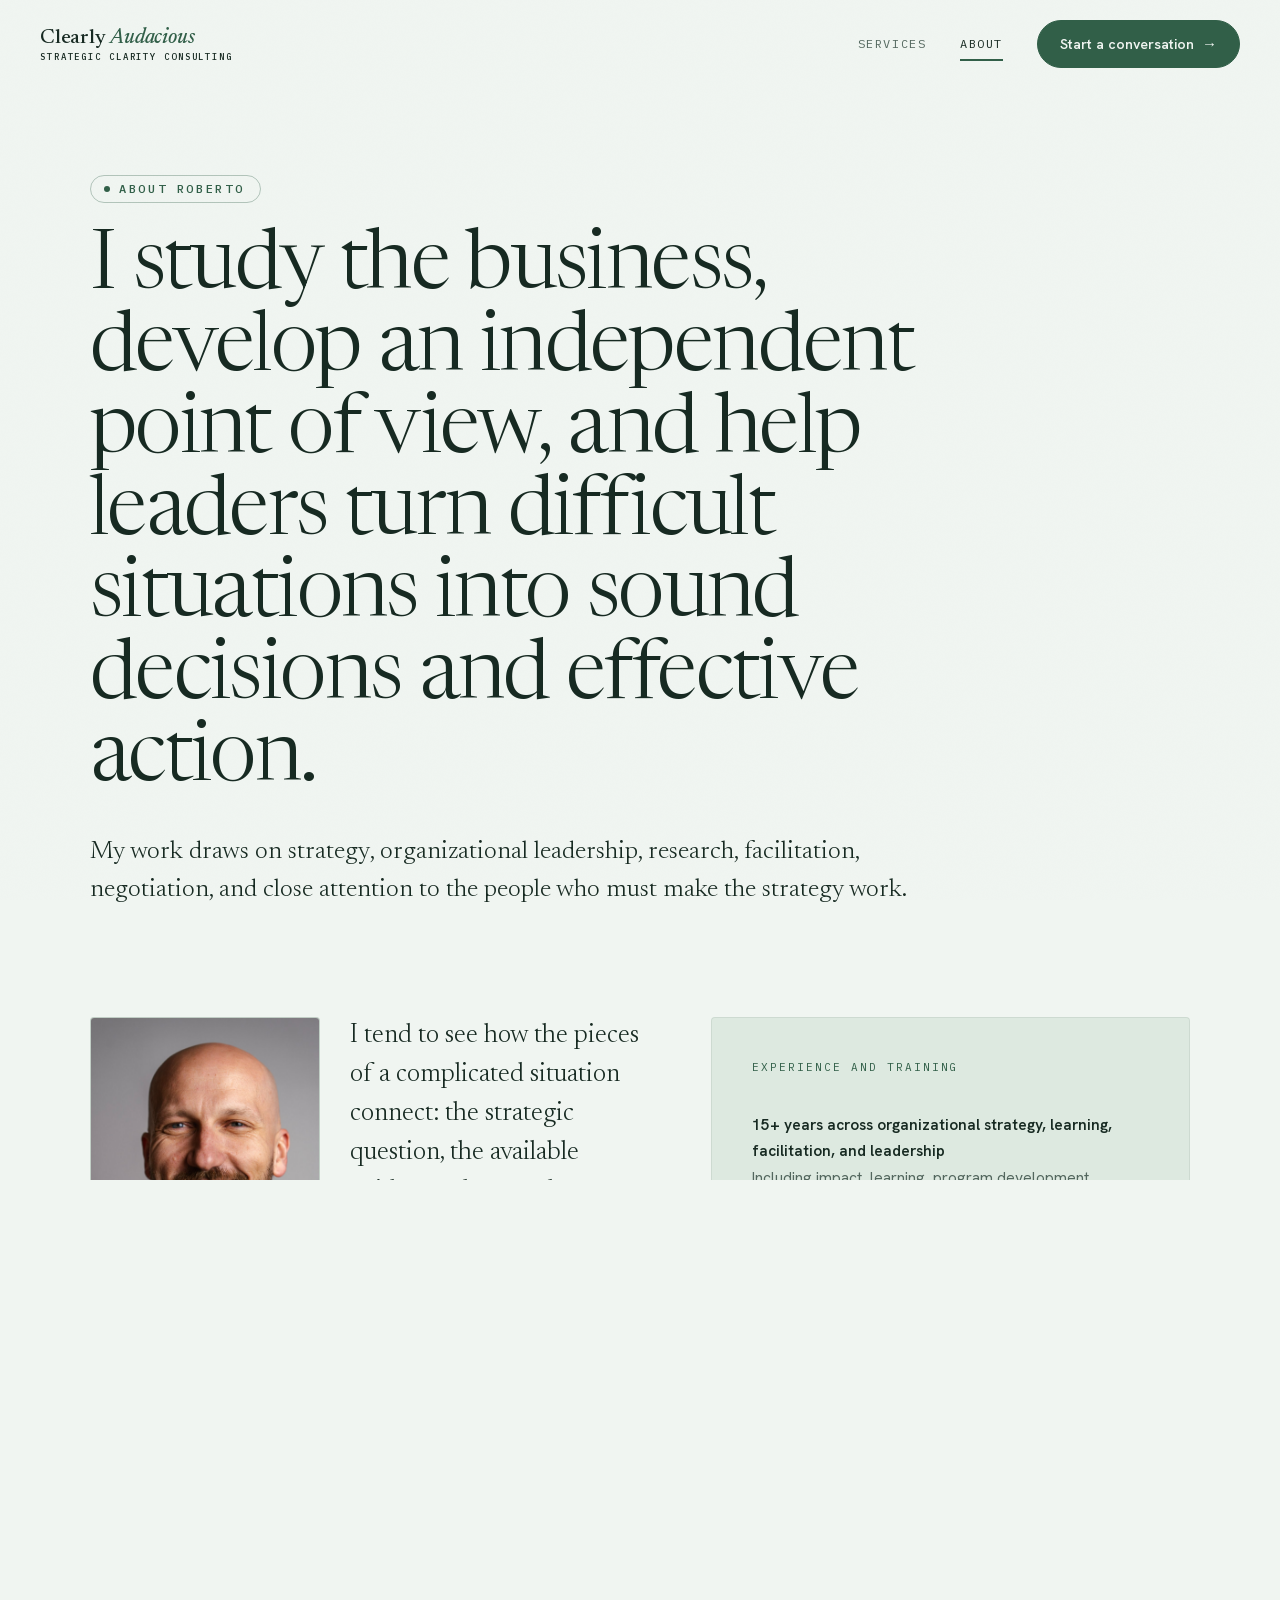
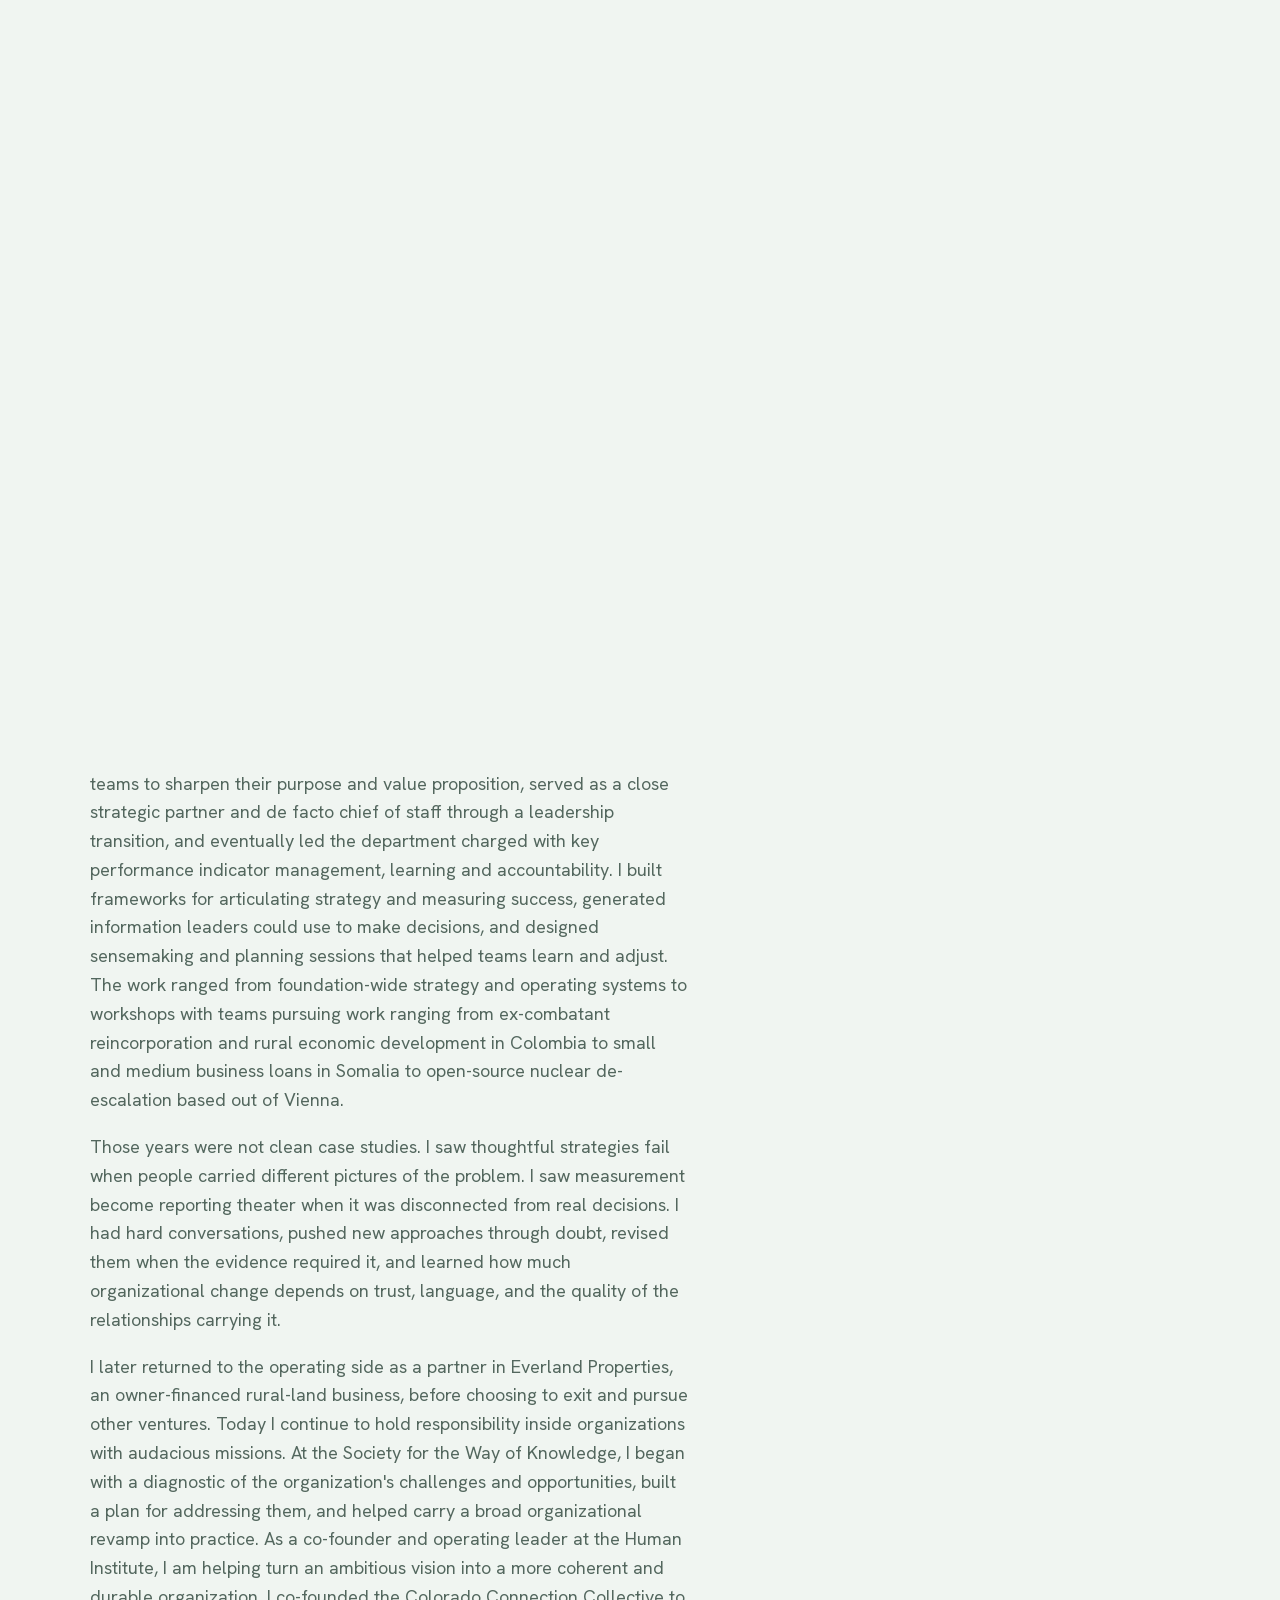
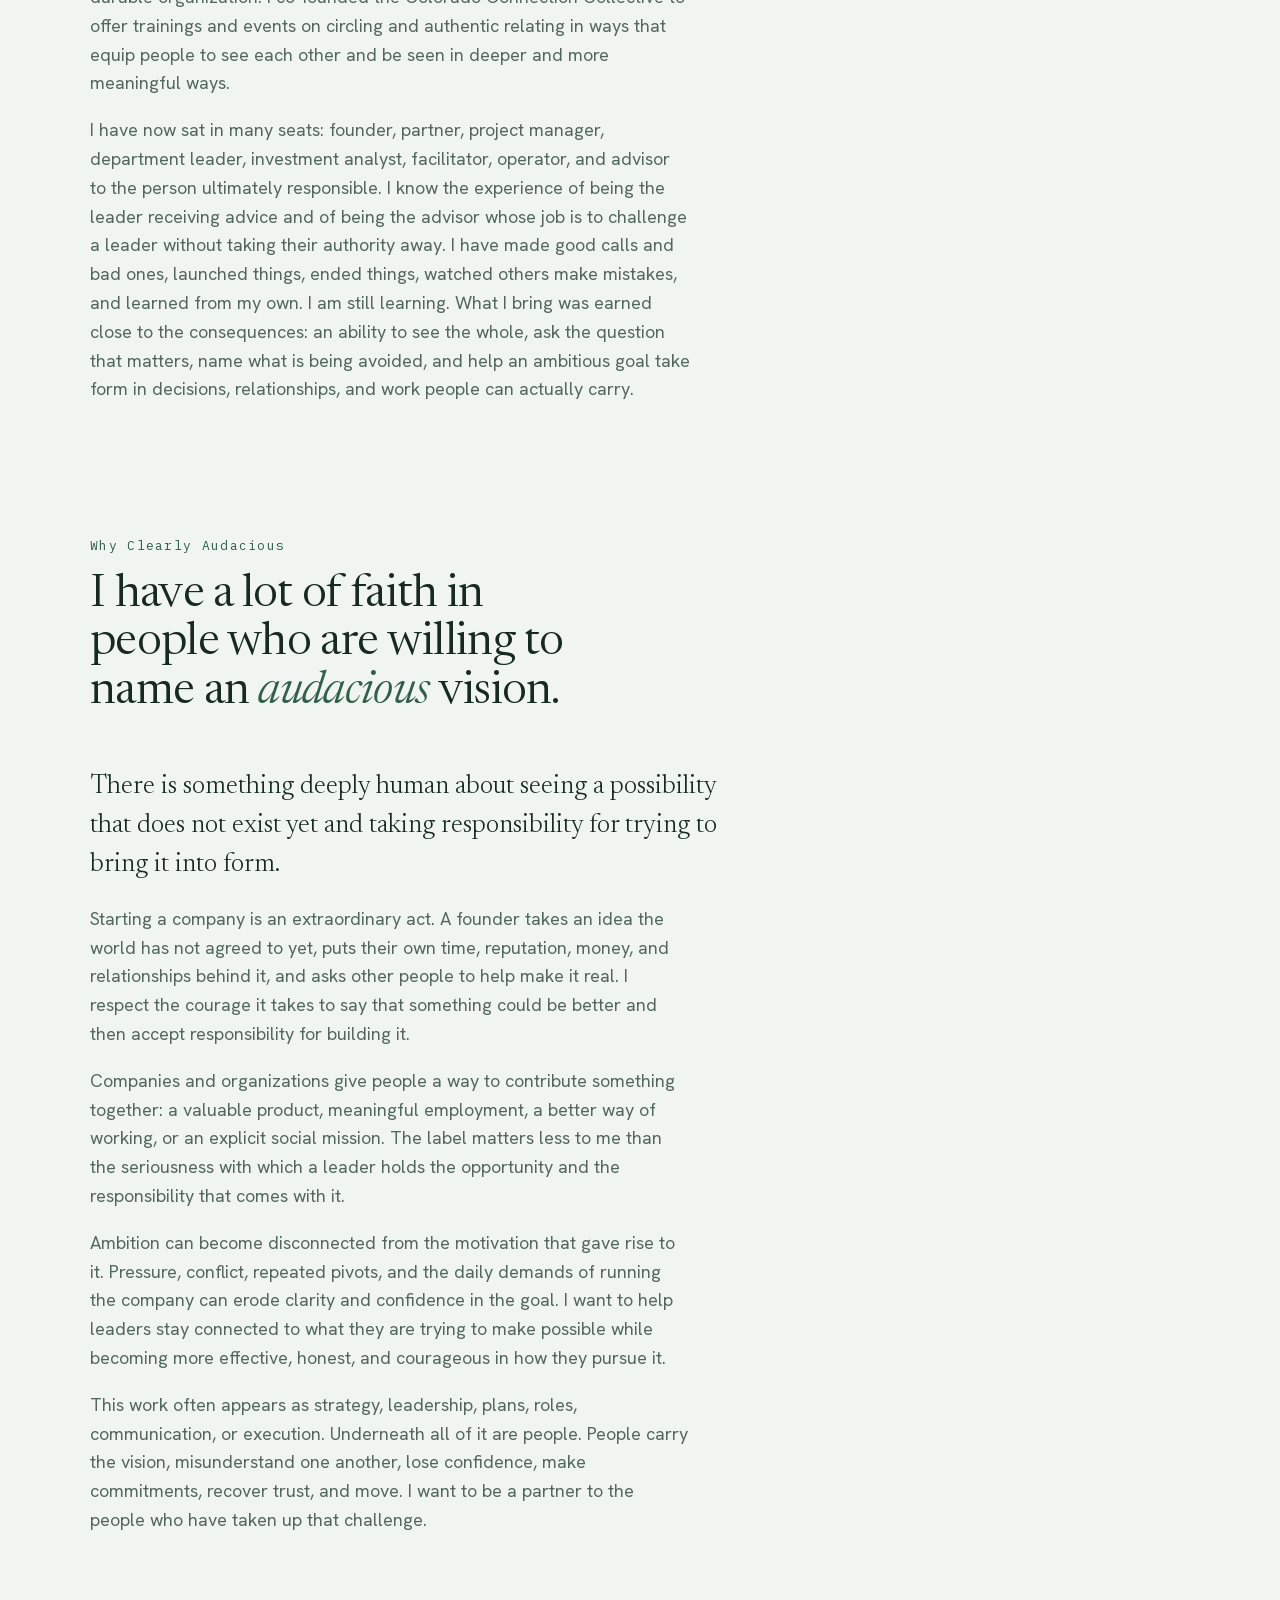
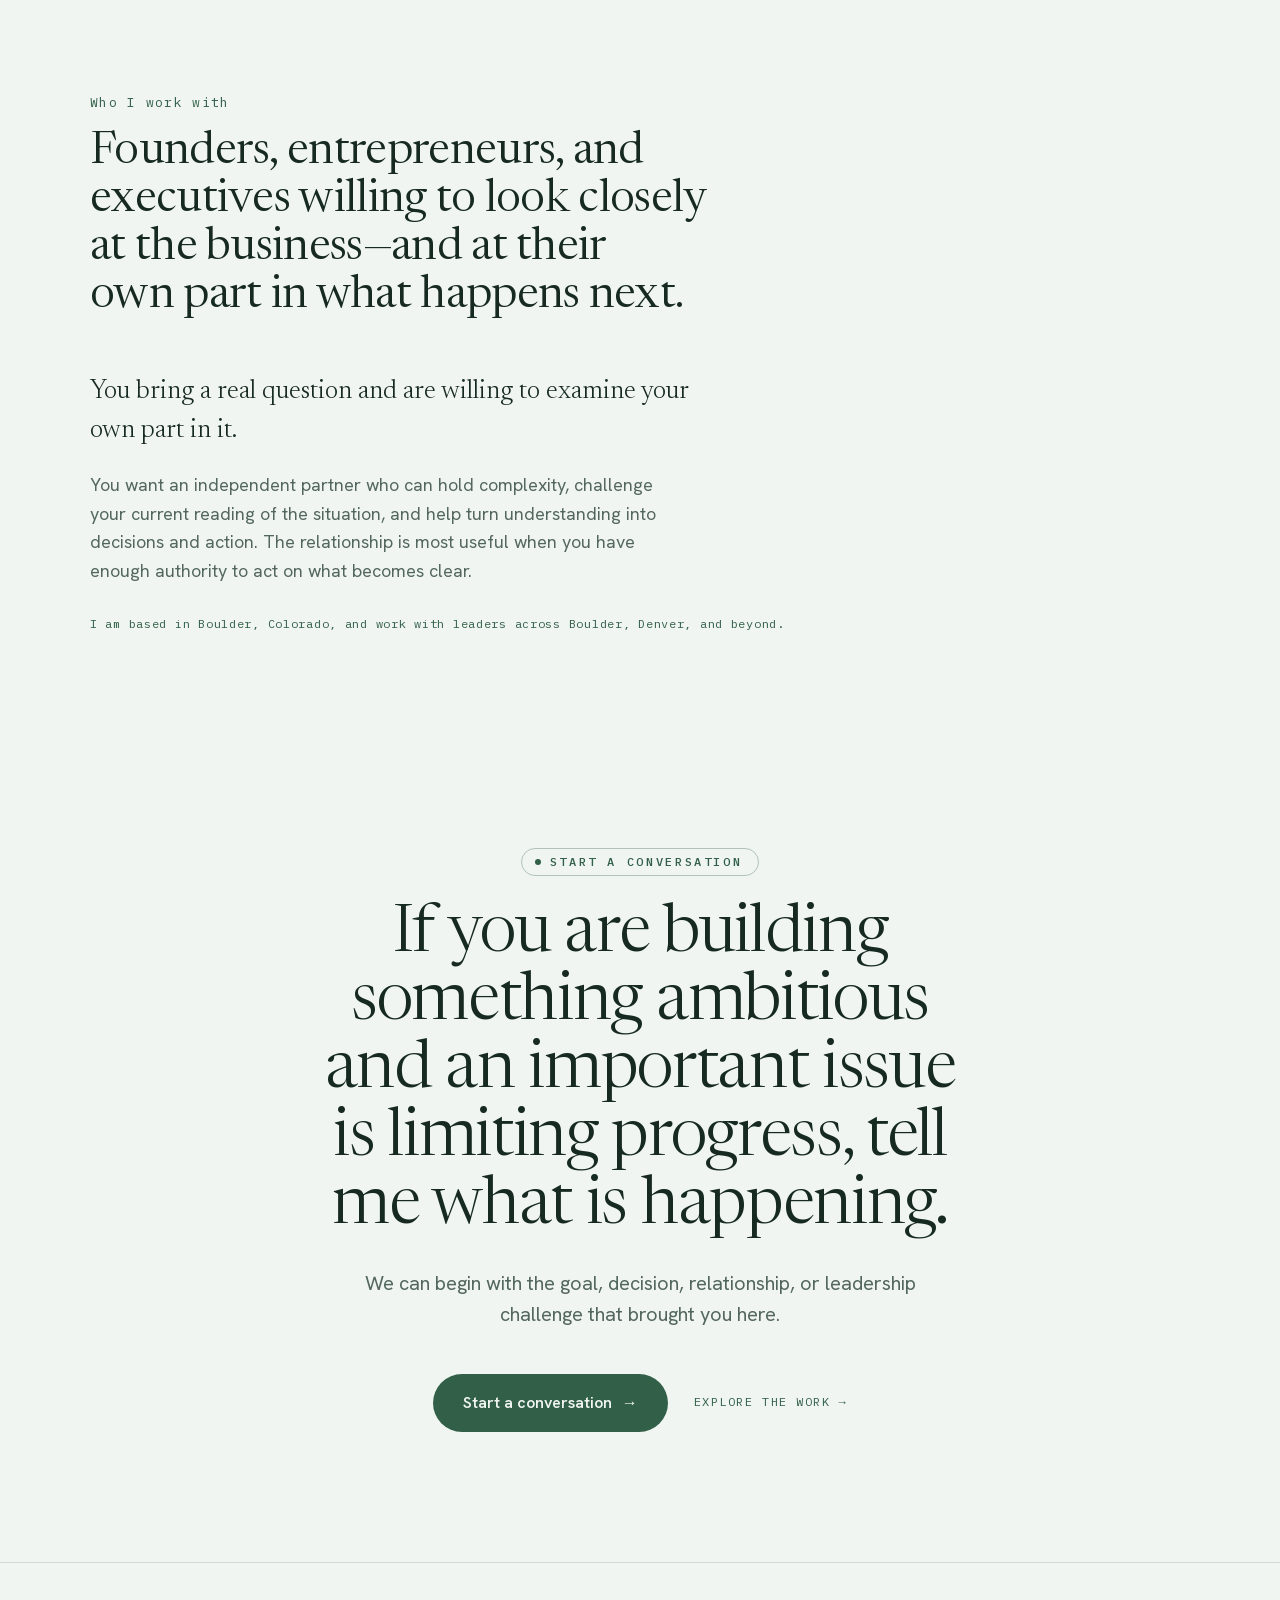
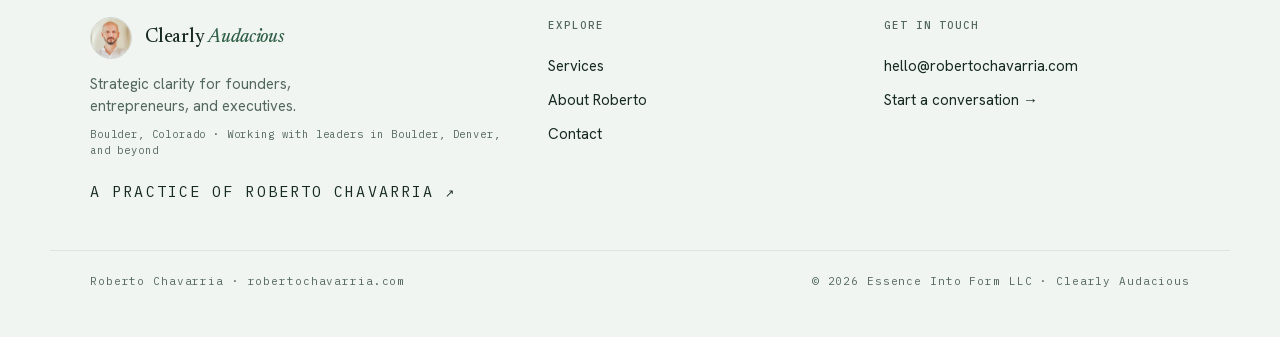
==== about/index.html @ 2c0e6d06 "Add LLC copyright to footers" ====
<!DOCTYPE html>
<html lang="en">
  <head>
    <meta charset="UTF-8">
    <meta name="viewport" content="width=device-width, initial-scale=1.0">
    <meta name="theme-color" content="#f0f5f1">
    <title>About Roberto Chavarria — Clearly Audacious</title>
    <meta
      name="description"
      content="Roberto Chavarria is a strategic-clarity advisor in Boulder, Colorado, working with founders, entrepreneurs, and executives on consequential decisions, leadership relationships, communication breakdowns, and organizational change."
   >
    <link
      rel="canonical"
      href="https://clearlyaudacious.com/about/"
   >
    <meta property="og:type" content="website">
    <meta
      property="og:title"
      content="About Roberto Chavarria — Clearly Audacious"
   >
    <meta
      property="og:description"
      content="A way of seeing across the whole business, and an ear for where people stop understanding one another."
   >
    <meta
      property="og:url"
      content="https://clearlyaudacious.com/about/"
   >
    <meta
      property="og:image"
      content="https://clearlyaudacious.com/images/headshot-web.jpg"
   >
    <meta name="twitter:card" content="summary_large_image">
    <link rel="icon" href="/images/roberto-round.png" type="image/png">
    <link rel="preload" href="/fonts/newsreader-normal-latin.woff2" as="font" type="font/woff2" crossorigin>
    <link rel="preload" href="/fonts/newsreader-italic-latin.woff2" as="font" type="font/woff2" crossorigin>
    <link rel="preload" href="/fonts/hanken-grotesk-latin.woff2" as="font" type="font/woff2" crossorigin>
    <link rel="stylesheet" href="/styles.css?v=9">
    <noscript
      ><style>
        .reveal {
          opacity: 1 !important;
          transform: none !important;
        }
        .masthead .eyebrow,
        .masthead h1,
        .masthead .standfirst {
          opacity: 1 !important;
          transform: none !important;
        }
      </style></noscript
    >
  </head>
  <body data-screen-label="About">
    <nav id="nav">
      <a class="brand" href="/"
        ><span class="brand-name">Clearly <em>Audacious</em></span
        ><span class="brand-sub">Strategic Clarity Consulting</span></a
      ><button
        type="button"
        class="nav-toggle"
        aria-label="Open menu"
        aria-expanded="false"
      >
        <span></span><span></span><span></span>
      </button>
      <div class="nav-links">
        <a href="/work/">Services</a><a href="/about/">About</a
        ><a href="/contact/" class="nav-cta"
          >Start a conversation <span class="arr">→</span></a
        >
      </div>
    </nav>

    <main>
    <header class="masthead" data-screen-label="Masthead">
      <div class="wrap">
        <span class="eyebrow">About Roberto</span>
        <h1>
          I study the business, develop an independent point of view, and help
          leaders turn difficult situations into sound decisions and effective
          action.
        </h1>
        <p class="standfirst">
          My work draws on strategy, organizational leadership, research,
          facilitation, negotiation, and close attention to the people who must
          make the strategy work.
        </p>
      </div>
    </header>

    <section id="bring" data-screen-label="What I bring">
      <div class="wrap">
        <div class="bring">
          <div class="reveal">
            <div class="bring-intro">
              <div class="portrait">
                <img src="/images/headshot-web.jpg" alt="Roberto Chavarria">
              </div>
              <p class="lead">
                I tend to see how the pieces of a complicated situation connect:
                the strategic question, the available evidence, the people
                carrying the work, and the pattern underneath the latest problem.
              </p>
            </div>
            <p class="body">
              When I enter an engagement, I learn the company. Depending on the
              question, that may mean studying its business model, customers,
              competitors, industry, plans, operating information, and previous
              decisions. I want enough command of the context to understand the
              problem on its own terms, determine what the evidence supports, and
              recognize where an assumption or missing piece of information may
              be distorting the picture.
            </p>
            <p class="body">
              I bring a point of view. I analyze the situation, challenge the
              leader's current reading of it, and make recommendations when my
              judgment supports them. I also pay close attention to where capable
              people are using the same words to describe different realities,
              where an important concern remains unspoken, and where the human
              dynamics surrounding a decision may determine whether it works.
            </p>
            <p class="body">
              The leader remains closest to the company and responsible for the
              choice. I take that responsibility seriously by giving them the
              clearest analysis and most candid advice I can, then helping turn
              the choice into conversations, plans, roles, and work the
              organization can actually carry.
            </p>
          </div>
          <aside class="ballast reveal">
            <span class="tag">Experience and training</span>
            <ul>
              <li>
                <b
                  >15+ years across organizational strategy, learning,
                  facilitation, and leadership</b
                >Including impact, learning, program development, executive
                transitions, and operating leadership.
              </li>
              <li>
                <b>Founder, operator, and advisor</b>Built companies, analyzed
                early-stage investments for an angel investment firm, and worked
                on both sides of the table where an idea meets organizational
                reality.
              </li>
              <li>
                <b>Stanford University and Stanford Graduate School of Business</b>B.S. in Science,
                Technology &amp; Society and the Stanford Graduate School of
                Business year-long executive program.
              </li>
              <li>
                <b>Negotiation and facilitation</b>Training in Harvard
                Negotiation Project tools, collaborative design, facilitation,
                and deep relational practice.
              </li>
            </ul>
          </aside>
        </div>
      </div>
    </section>

    <div class="quote" data-screen-label="Pull quote">
      <div class="wrap">
        <blockquote>
          <span class="quote__line"
            >“Some people see things as they are and say, ‘Why?’</span
          ><span class="quote__line"
            >I dream of things that never were and say, ‘<strong
              >Why not?</strong
            >’”</span
          >
        </blockquote>
        <cite>George Bernard Shaw</cite>
      </div>
    </div>

    <section
      id="story"
      class="tight"
      data-screen-label="The work that shaped me"
    >
      <div class="wrap">
        <div class="sec-head reveal">
          <span class="num">The work that shaped me</span>
          <h2>
            Most of what I know was learned inside <em>audacious work.</em>
          </h2>
        </div>
        <div class="story-layout">
          <figure class="story-portrait reveal">
            <img
              src="/images/roberto-work-shaped-me.jpg"
              alt="Roberto Chavarria standing outdoors"
            >
          </figure>
          <div class="reveal section-intro">
          <p class="lead">
            From the beginning of my career, I have been drawn to the strategic
            questions inside organizations trying to accomplish something
            difficult. Strategy became real to me through store layouts,
            inventory systems, startup launches, investment decisions, operating
            models, and leadership transitions. But after all, as the saying goes
            <em>culture eats strategy for breakfast</em>, and I quickly realized
            the truth of that in working with highly capable and passionate people
            who struggled to achieve the audacious goals they had set out to
            accomplish.
          </p>
          <p class="body">
            My first roles in Costa Rica put me close to operating leaders and
            immediate business results. At Corporación Musmanni, one of the
            country's largest bakery and convenience-store chains, I was brought
            in to help rethink how struggling non-franchised stores used their
            limited floor space; one redesign I proposed based on analysis of
            customer behavior increased sales by as much as 80 percent. At Casa
            Blanca, then one of Costa Rica's largest retailers, I led the design
            and relocation of a central distribution center intended to resolve
            persistent inventory problems. I learned to move between the larger
            strategic picture and the operational detail, and to respect how
            quickly an elegant idea meets real constraints once other people must
            carry it. As they say: <em>plans are useless—but planning is
            priceless.</em>
          </p>
          <p class="body">
            I then co-founded EEZR Dental, a bootstrapped dental-tourism startup.
            It taught me product development, go-to-market strategy, marketing
            and positioning from the founder's side, including the uncertainty
            and the distance between a compelling idea and execution. A potential
            investor later invited me to join ÍCARO, an angel investment firm,
            where I developed strategic executive plans and analyzed investments
            between $200,000 and $1 million in early-stage companies ranging from
            geolocated advertising to engineered biotechnology. I came to know
            both sides of the table: the founder asking others to believe in a
            possibility and the analyst responsible for deciding whether the
            evidence justified that belief.
          </p>
          <p class="body">
            At One Earth Future, an international privately endowed foundation
            that incubated innovative peacebuilding programs, I spent seven years
            helping the organization develop, test, and improve ambitious
            approaches to global peacebuilding and economic development. I joined
            its Future Labs team tasked with redesigning the organization's
            program development process. What I designed eventually became the
            strategic framework for the foundation as a whole.
          </p>
          <p class="body">
            Over time I moved to lead strategy of the foundation itself, working
            with teams to sharpen their purpose and value proposition, served as
            a close strategic partner and de facto chief of staff through a
            leadership transition, and eventually led the department charged with
            key performance indicator management, learning and accountability. I
            built frameworks for articulating strategy and measuring success,
            generated information leaders could use to make decisions, and
            designed sensemaking and planning sessions that helped teams learn and
            adjust. The work ranged from foundation-wide strategy and operating
            systems to workshops with teams pursuing work ranging from
            ex-combatant reincorporation and rural economic development in
            Colombia to small and medium business loans in Somalia to open-source
            nuclear de-escalation based out of Vienna.
          </p>
          <p class="body">
            Those years were not clean case studies. I saw thoughtful strategies
            fail when people carried different pictures of the problem. I saw
            measurement become reporting theater when it was disconnected from
            real decisions. I had hard conversations, pushed new approaches
            through doubt, revised them when the evidence required it, and
            learned how much organizational change depends on trust, language,
            and the quality of the relationships carrying it.
          </p>
          <p class="body">
            I later returned to the operating side as a partner in Everland
            Properties, an owner-financed rural-land business, before choosing to
            exit and pursue other ventures. Today I continue to hold responsibility
            inside organizations with audacious missions. At the Society for the
            Way of Knowledge, I began with a diagnostic of the organization's
            challenges and opportunities, built a plan for addressing them, and
            helped carry a broad organizational revamp into practice. As a
            co-founder and operating leader at the Human Institute, I am helping
            turn an ambitious vision into a more coherent and durable
            organization. I co-founded the Colorado Connection Collective to
            offer trainings and events on circling and authentic relating in ways
            that equip people to see each other and be seen in deeper and more
            meaningful ways.
          </p>
          <p class="body">
            I have now sat in many seats: founder, partner, project manager,
            department leader, investment analyst, facilitator, operator, and
            advisor to the person ultimately responsible. I know the experience
            of being the leader receiving advice and of being the advisor whose
            job is to challenge a leader without taking their authority away. I
            have made good calls and bad ones, launched things, ended things,
            watched others make mistakes, and learned from my own. I am still
            learning. What I bring was earned close to the consequences: an
            ability to see the whole, ask the question that matters, name what
            is being avoided, and help an ambitious goal take form in decisions,
            relationships, and work people can actually carry.
          </p>
          </div>
        </div>
      </div>
    </section>

    <section id="why" class="tight" data-screen-label="Why Clearly Audacious">
      <div class="wrap">
        <div class="sec-head reveal">
          <span class="num">Why Clearly Audacious</span>
          <h2>
            I have a lot of faith in people who are willing to name an
            <em>audacious</em> vision.
          </h2>
        </div>
        <div class="reveal section-intro">
          <p class="lead">
            There is something deeply human about seeing a possibility that does
            not exist yet and taking responsibility for trying to bring it into
            form.
          </p>
          <p class="body">
            Starting a company is an extraordinary act. A founder takes an idea
            the world has not agreed to yet, puts their own time, reputation,
            money, and relationships behind it, and asks other people to help
            make it real. I respect the courage it takes to say that something
            could be better and then accept responsibility for building it.
          </p>
          <p class="body">
            Companies and organizations give people a way to contribute
            something together: a valuable product, meaningful employment, a
            better way of working, or an explicit social mission. The label
            matters less to me than the seriousness with which a leader holds
            the opportunity and the responsibility that comes with it.
          </p>
          <p class="body">
            Ambition can become disconnected from the motivation that gave rise
            to it. Pressure, conflict, repeated pivots, and the daily demands of
            running the company can erode clarity and confidence in the goal. I
            want to help leaders stay connected to what they are trying to make
            possible while becoming more effective, honest, and courageous in
            how they pursue it.
          </p>
          <p class="body">
            This work often appears as strategy, leadership, plans, roles,
            communication, or execution. Underneath all of it are people. People
            carry the vision, misunderstand one another, lose confidence, make
            commitments, recover trust, and move. I want to be a partner to the
            people who have taken up that challenge.
          </p>
        </div>
      </div>
    </section>

    <section id="fit" data-screen-label="Who it is for">
      <div class="wrap">
        <div class="sec-head reveal">
          <span class="num">Who I work with</span>
          <h2>
            Founders, entrepreneurs, and executives willing to look closely at the business—and
            at their own part in what happens next.
          </h2>
        </div>
        <div class="reveal section-intro">
          <p class="lead">
            You bring a real question and are willing to examine your own part
            in it.
          </p>
          <p class="body">
            You want an independent partner who can hold complexity, challenge
            your current reading of the situation, and help turn understanding
            into decisions and action. The relationship is most useful when you
            have enough authority to act on what becomes clear.
          </p>
        </div>
        <p class="local-note reveal">
          I am based in Boulder, Colorado, and work with leaders across Boulder,
          Denver, and beyond.
        </p>
      </div>
    </section>

    <section class="page-cta" data-screen-label="Start a conversation">
      <div class="wrap reveal">
        <span class="eyebrow">Start a conversation</span>
        <h2>
          If you are building something ambitious and an important issue is
          limiting progress, tell me what is happening.
        </h2>
        <p>
          We can begin with the goal, decision, relationship, or leadership
          challenge that brought you here.
        </p>
        <div class="hero-actions">
          <a href="/contact/" class="btn"
            >Start a conversation <span class="arr">→</span></a
          ><a href="/work/" class="textlink"
            >Explore the work <span class="arr">→</span></a
          >
        </div>
      </div>
    </section>

    </main>
    <footer>
      <div class="wrap">
        <div class="foot">
          <div class="foot-col foot-brandcol">
            <div class="foot-id">
              <img src="/images/roberto-round.png" alt="Roberto Chavarria">
              <div class="brand">
                <span class="brand-name">Clearly <em>Audacious</em></span>
              </div>
            </div>
            <p class="foot-tagline">
              Strategic clarity for founders, entrepreneurs, and executives.
            </p>
            <p class="foot-location">
              Boulder, Colorado · Working with leaders in Boulder, Denver, and
              beyond
            </p>
            <a
              class="foot-practice"
              href="https://robertochavarria.com"
              target="_blank"
              rel="noopener"
              >A practice of Roberto Chavarria <span class="arr">↗</span></a
            >
          </div>
          <div class="foot-col">
            <h2>Explore</h2>
            <a href="/work/">Services</a><a href="/about/">About Roberto</a
            ><a href="/contact/">Contact</a>
          </div>
          <div class="foot-col">
            <h2>Get in touch</h2>
            <a href="mailto:hello@robertochavarria.com"
              >hello@robertochavarria.com</a
            ><a href="/contact/">Start a conversation →</a>
          </div>
        </div>
      </div>
      <div class="foot-base">
        <div>Roberto Chavarria · robertochavarria.com</div>
        <div>© 2026 Essence Into Form LLC · Clearly Audacious</div>
      </div>
    </footer>
    <script src="/site.js?v=2"></script>
  </body>
</html>
---- styles.css ----
/* ============================================================
   Clearly Audacious — shared styles
   Warm-editorial, restraint punctuated by nerve.
   Accent: deep blue (the audacity). Paper: warm sand.
   ============================================================ */

@font-face {
  font-family: "Hanken Grotesk";
  font-style: normal;
  font-weight: 400 700;
  font-display: swap;
  src: url("/fonts/hanken-grotesk-latin.woff2") format("woff2");
}

@font-face {
  font-family: "Newsreader";
  font-style: normal;
  font-weight: 300 600;
  font-display: swap;
  src: url("/fonts/newsreader-normal-latin.woff2") format("woff2");
}

@font-face {
  font-family: "Newsreader";
  font-style: italic;
  font-weight: 300 500;
  font-display: swap;
  src: url("/fonts/newsreader-italic-latin.woff2") format("woff2");
}

@font-face {
  font-family: "IBM Plex Mono";
  font-style: normal;
  font-weight: 400;
  font-display: swap;
  src: url("/fonts/ibm-plex-mono-400-latin.woff2") format("woff2");
}

@font-face {
  font-family: "IBM Plex Mono";
  font-style: normal;
  font-weight: 500;
  font-display: swap;
  src: url("/fonts/ibm-plex-mono-500-latin.woff2") format("woff2");
}

:root {
  --bg: #f0f5f1;
  --bg-2: #dde9e0;
  --ink: #172a22;
  --ink-soft: #53675e;
  --accent: #315f48;
  --accent-deep: #234a38;
  --accent-mid: #56816a;
  --accent-light: #94bca4;
  --signal: #4e7185;
  --on-dark: #f0f5f1;
  --line: rgba(23, 42, 34, 0.14);
  --line-soft: rgba(23, 42, 34, 0.08);
  --serif: "Newsreader", Georgia, serif;
  --sans: "Hanken Grotesk", -apple-system, sans-serif;
  --mono: "IBM Plex Mono", monospace;
}
* {
  margin: 0;
  padding: 0;
  box-sizing: border-box;
}
html {
  scroll-behavior: smooth;
}
body {
  background: var(--bg);
  color: var(--ink);
  font-family: var(--sans);
  font-size: 18px;
  line-height: 1.6;
  -webkit-font-smoothing: antialiased;
  overflow-x: hidden;
}
body::after {
  content: "";
  position: fixed;
  inset: 0;
  z-index: 9999;
  pointer-events: none;
  opacity: 0.018;
  mix-blend-mode: multiply;
  background-image: url("data:image/svg+xml,%3Csvg xmlns='http://www.w3.org/2000/svg' width='200' height='200'%3E%3Cfilter id='n'%3E%3CfeTurbulence type='fractalNoise' baseFrequency='0.8' numOctaves='3'/%3E%3C/filter%3E%3Crect width='100%25' height='100%25' filter='url(%23n)'/%3E%3C/svg%3E");
}
.wrap {
  max-width: 1180px;
  margin: 0 auto;
  padding: 0 40px;
}
/* Family standard: eyebrow/kicker labels are pill chips with a leading navy dot */
.eyebrow {
  display: inline-flex;
  align-items: center;
  gap: 9px;
  font-family: var(--mono);
  font-size: 12px;
  letter-spacing: 0.22em;
  text-transform: uppercase;
  color: var(--accent);
  font-weight: 500;
  line-height: 1;
  padding: 7px 16px 7px 13px;
  border-radius: 999px;
  border: 1px solid color-mix(in srgb, var(--accent) 32%, transparent);
  white-space: nowrap;
}
.eyebrow::before {
  content: "";
  flex: 0 0 auto;
  width: 6px;
  height: 6px;
  border-radius: 50%;
  background: var(--accent);
}
.num {
  font-family: var(--mono);
  font-size: 13px;
  color: var(--accent);
  letter-spacing: 0.1em;
}
a {
  color: inherit;
}

/* ---------------- NAV ---------------- */
nav {
  position: fixed;
  top: 0;
  left: 0;
  right: 0;
  z-index: 100;
  display: flex;
  align-items: center;
  justify-content: space-between;
  padding: 20px 40px;
  background: rgba(240, 245, 241, 0.84);
  backdrop-filter: blur(10px);
  border-bottom: 1px solid transparent;
  transition:
    border-color 0.4s ease,
    background 0.4s ease;
}
nav.scrolled {
  border-bottom: 1px solid var(--line-soft);
}
.brand {
  display: inline-flex;
  flex-direction: column;
  justify-content: center;
  gap: 3px;
  text-decoration: none;
  white-space: nowrap;
  line-height: 1;
}
.brand-name {
  font-family: var(--serif);
  font-weight: 500;
  font-size: 21px;
  letter-spacing: -0.01em;
  line-height: 1;
}
.brand-name em {
  font-style: italic;
  color: var(--accent);
}
.brand-sub {
  font-family: var(--mono);
  font-size: 9px;
  letter-spacing: 0.21em;
  text-transform: uppercase;
  color: var(--ink);
  font-weight: 500;
}
.nav-links {
  display: flex;
  align-items: center;
  gap: 34px;
}
.nav-links a {
  font-family: var(--mono);
  font-size: 12px;
  letter-spacing: 0.13em;
  text-transform: uppercase;
  text-decoration: none;
  color: var(--ink-soft);
  transition: color 0.2s ease;
  position: relative;
  padding: 4px 0;
  white-space: nowrap;
}
.nav-links a:hover {
  color: var(--ink);
}
.nav-links a.active {
  color: var(--ink);
}
.nav-links a.active::after {
  content: "";
  position: absolute;
  left: 0;
  right: 0;
  bottom: -3px;
  height: 1.5px;
  background: var(--accent);
}
.nav-links a.nav-cta {
  font-family: var(--sans);
  font-weight: 600;
  font-size: 14px;
  letter-spacing: 0;
  text-transform: none;
  text-decoration: none;
  color: var(--bg) !important;
  background: var(--accent);
  border: 1px solid var(--accent);
  padding: 11px 22px;
  border-radius: 999px;
  transition: all 0.25s ease;
  white-space: nowrap;
  display: inline-flex;
  align-items: center;
  gap: 8px;
}
.nav-links a.nav-cta::after {
  display: none !important;
}
.nav-links a.nav-cta .arr {
  transition: transform 0.25s ease;
  font-size: 15px;
}
.nav-links a.nav-cta:hover {
  background: var(--accent-deep);
  border-color: var(--accent-deep);
  color: var(--bg) !important;
}
.nav-links a.nav-cta:hover .arr {
  transform: translateX(4px);
}
.nav-toggle {
  display: none;
  background: none;
  border: none;
  cursor: pointer;
  width: 30px;
  height: 24px;
  position: relative;
}
.nav-toggle span {
  position: absolute;
  left: 0;
  right: 0;
  height: 1.5px;
  background: var(--ink);
  transition:
    transform 0.3s ease,
    opacity 0.2s ease;
}
.nav-toggle span:nth-child(1) {
  top: 3px;
}
.nav-toggle span:nth-child(2) {
  top: 11px;
}
.nav-toggle span:nth-child(3) {
  top: 19px;
}
body.menu-open .nav-toggle span:nth-child(1) {
  transform: translateY(8px) rotate(45deg);
}
body.menu-open .nav-toggle span:nth-child(2) {
  opacity: 0;
}
body.menu-open .nav-toggle span:nth-child(3) {
  transform: translateY(-8px) rotate(-45deg);
}

/* ---------------- BUTTONS ---------------- */
.btn {
  font-family: var(--sans);
  font-weight: 600;
  font-size: 16px;
  text-decoration: none;
  color: var(--bg);
  background: var(--accent);
  padding: 16px 30px;
  border-radius: 999px;
  transition: all 0.25s ease;
  display: inline-flex;
  align-items: center;
  gap: 10px;
}
.btn .arr {
  transition: transform 0.25s ease;
}
.btn:hover {
  background: var(--accent-deep);
}
.btn:hover .arr {
  transform: translateX(5px);
}
.btn.ghost {
  background: transparent;
  color: var(--ink);
  border: 1px solid var(--ink);
}
.btn.ghost:hover {
  background: var(--ink);
  color: var(--bg);
}
.textlink {
  font-family: var(--mono);
  font-size: 12px;
  letter-spacing: 0.13em;
  text-transform: uppercase;
  text-decoration: none;
  color: var(--accent);
  display: inline-flex;
  align-items: center;
  gap: 8px;
  border-bottom: 1px solid transparent;
  transition: border-color 0.2s ease;
  padding-bottom: 2px;
}
.textlink:hover {
  border-bottom-color: var(--accent);
}
.textlink .arr {
  transition: transform 0.25s ease;
}
.textlink:hover .arr {
  transform: translateX(4px);
}

/* ---------------- HERO (home) ---------------- */
header.hero {
  padding: 178px 0 86px;
  position: relative;
}
.hero-kicker {
  margin-bottom: 34px;
  opacity: 0;
  animation: rise 0.9s 0.1s ease forwards;
}
.hero-grid {
  display: grid;
  grid-template-columns: minmax(0, 1.55fr) minmax(300px, 0.72fr);
  gap: 60px;
  align-items: center;
}
h1 {
  font-family: var(--serif);
  font-weight: 330;
  font-size: clamp(46px, 7vw, 88px);
  line-height: 0.98;
  letter-spacing: -0.02em;
  max-width: 16ch;
  text-wrap: balance;
}
h1 .ln {
  display: block;
  overflow: hidden;
  text-wrap: balance;
}
h1 .ln i {
  display: block;
  font-style: normal;
  opacity: 0;
  transform: translateY(105%);
  animation: slideUp 1s cubic-bezier(0.16, 1, 0.3, 1) forwards;
}
h1 .ln:nth-child(1) i {
  animation-delay: 0.2s;
}
h1 .ln:nth-child(2) i {
  animation-delay: 0.34s;
}
h1 em {
  font-style: italic;
  color: var(--accent);
}
.hero-sub {
  max-width: 52ch;
  margin-top: 38px;
  font-size: 21px;
  color: var(--ink-soft);
  line-height: 1.55;
  opacity: 0;
  animation: rise 0.9s 0.7s ease forwards;
}
.hero-actions {
  margin-top: 44px;
  display: flex;
  gap: 26px;
  align-items: center;
  flex-wrap: wrap;
  opacity: 0;
  animation: rise 0.9s 0.9s ease forwards;
}
.scrolldot {
  font-family: var(--mono);
  font-size: 12px;
  color: var(--ink-soft);
  letter-spacing: 0.1em;
}
.hero-portrait {
  margin: 0;
  position: relative;
  opacity: 0;
  animation: rise 1s 0.55s ease forwards;
}
.hero-portrait img {
  width: 100%;
  height: clamp(420px, 48vw, 580px);
  object-fit: cover;
  object-position: 50% 24%;
  border-radius: 5px;
  border: 1px solid var(--line);
  display: block;
}
.risingline {
  width: 100%;
  height: 120px;
  margin-top: 34px;
  opacity: 0;
  animation: fade 1.4s 1s ease forwards;
}
.risingline path {
  stroke: var(--signal);
  stroke-width: 1.5;
  fill: none;
  stroke-dasharray: 1400;
  stroke-dashoffset: 1400;
  animation: draw 2.4s 1.1s cubic-bezier(0.16, 1, 0.3, 1) forwards;
}
.risingline circle {
  fill: var(--accent);
  opacity: 0;
  animation: fade 0.6s 3s ease forwards;
}

/* ---------------- INNER PAGE MASTHEAD ---------------- */
.masthead {
  padding: 172px 0 16px;
  position: relative;
}
.masthead .eyebrow {
  display: inline-flex;
  margin-bottom: 26px;
  opacity: 0;
  animation: rise 0.8s 0.05s ease forwards;
}
.masthead h1 {
  font-size: clamp(40px, 6.4vw, 82px);
  line-height: 1;
  font-weight: 330;
  letter-spacing: -0.02em;
  max-width: 18ch;
  text-wrap: balance;
  opacity: 0;
  animation: rise 0.9s 0.18s ease forwards;
}
.masthead h1 em {
  font-style: italic;
  color: var(--accent);
}
.masthead .standfirst {
  margin-top: 32px;
  max-width: 60ch;
  font-size: clamp(20px, 2.3vw, 25px);
  font-family: var(--serif);
  font-weight: 330;
  line-height: 1.5;
  color: var(--ink);
  opacity: 0;
  animation: rise 0.9s 0.34s ease forwards;
}
.masthead .risingline {
  margin-top: 18px;
}

/* ---------------- SECTIONS ---------------- */
section {
  padding: 92px 0;
  position: relative;
}
section.tight {
  padding: 66px 0;
}
.sec-head {
  display: grid;
  grid-template-columns: 1fr;
  gap: 14px;
  margin-bottom: 52px;
  max-width: 64ch;
}
.sec-head h2 {
  font-family: var(--serif);
  font-weight: 360;
  font-size: clamp(30px, 4.2vw, 46px);
  line-height: 1.05;
  letter-spacing: -0.015em;
  text-wrap: balance;
}

h2,
h3 {
  text-wrap: balance;
}

.num,
.lab {
  white-space: nowrap;
}
.sec-head h2 em {
  font-style: italic;
  color: var(--accent);
}
.lead {
  font-size: clamp(20px, 2.4vw, 26px);
  line-height: 1.5;
  font-family: var(--serif);
  font-weight: 330;
}
p.body {
  color: var(--ink-soft);
  max-width: 60ch;
  margin-top: 20px;
}
p.body + p.body {
  margin-top: 18px;
}
em.key {
  font-style: italic;
  color: var(--ink);
  font-family: var(--serif);
}

/* reveal */
.reveal {
  opacity: 0;
  transform: translateY(26px);
  transition:
    opacity 0.9s ease,
    transform 0.9s cubic-bezier(0.16, 1, 0.3, 1);
}
.reveal.in {
  opacity: 1;
  transform: none;
}
.reveal[data-stagger] {
  transition-delay: var(--d, 0s);
}

/* for / not for */
.duo {
  display: grid;
  grid-template-columns: 1fr 1fr;
  gap: 0;
  border-top: 1px solid var(--line);
}
.duo > div {
  padding: 46px 46px;
}
.duo > div:first-child {
  border-right: 1px solid var(--line);
}
.duo h3 {
  font-family: var(--serif);
  font-weight: 400;
  font-size: 26px;
  margin-bottom: 10px;
}
.duo .tag {
  font-family: var(--mono);
  font-size: 11px;
  letter-spacing: 0.18em;
  text-transform: uppercase;
  color: var(--accent);
  display: block;
  margin-bottom: 20px;
}
.duo .not .tag {
  color: var(--ink-soft);
}

/* pull quote */
.quote {
  background: var(--ink);
  color: var(--bg);
  padding: 118px 0;
  text-align: center;
  position: relative;
  overflow: hidden;
}
.quote blockquote {
  font-family: var(--serif);
  font-weight: 300;
  font-size: clamp(27px, 3vw, 42px);
  line-height: 1.18;
  letter-spacing: -0.02em;
  max-width: none;
  margin: 0 auto;
}
.quote__line {
  display: block;
  white-space: nowrap;
}
.quote strong {
  font-weight: 600;
  color: var(--accent-light);
}
.quote blockquote em {
  font-style: italic;
  color: var(--accent-light);
}
.quote cite {
  display: block;
  margin-top: 32px;
  font-family: var(--mono);
  font-size: 12px;
  letter-spacing: 0.2em;
  text-transform: uppercase;
  color: rgba(240, 245, 241, 0.6);
  font-style: normal;
}
@media (max-width: 860px) {
  .quote {
    padding: 86px 0;
  }
  .quote blockquote {
    font-size: clamp(28px, 7vw, 40px);
  }
  .quote__line {
    white-space: normal;
  }
}

/* what I bring */
.bring {
  display: grid;
  grid-template-columns: 1.15fr 1fr;
  gap: 70px;
  align-items: start;
}
.bring-intro {
  display: flex;
  gap: 30px;
  align-items: flex-start;
  margin-bottom: 8px;
}
.portrait {
  flex: 0 0 230px;
  width: 230px;
  height: 290px;
  border-radius: 4px;
  overflow: hidden;
  border: 1px solid var(--line);
  background: var(--bg-2);
}
.portrait img {
  width: 100%;
  height: 100%;
  object-fit: cover;
  object-position: 50% 18%;
  display: block;
}
.bring-intro .lead {
  flex: 1;
  min-width: 0;
}
.ballast {
  background: var(--bg-2);
  border: 1px solid var(--line-soft);
  border-radius: 4px;
  padding: 40px;
  font-size: 15.5px;
  color: var(--ink-soft);
  line-height: 1.7;
}
.ballast .tag {
  font-family: var(--mono);
  font-size: 11px;
  letter-spacing: 0.18em;
  text-transform: uppercase;
  color: var(--accent);
  display: block;
  margin-bottom: 22px;
}
.ballast ul {
  list-style: none;
}
.ballast li {
  padding: 13px 0;
  border-bottom: 1px solid var(--line-soft);
}
.ballast li:last-child {
  border-bottom: none;
  padding-bottom: 0;
}
.ballast li b {
  color: var(--ink);
  font-weight: 600;
  display: block;
  font-family: var(--sans);
}

/* PROBLEMS */
.problems {
  display: grid;
  grid-template-columns: 1fr 1fr;
  border-top: 1px solid var(--line);
  margin-top: 8px;
}
.problem {
  padding: 32px 0;
  border-bottom: 1px solid var(--line);
}
.problem:nth-child(odd) {
  padding-right: 54px;
}
.problem:nth-child(even) {
  padding-left: 54px;
  border-left: 1px solid var(--line);
}
.problem .mk {
  font-family: var(--mono);
  font-size: 14px;
  color: var(--accent);
  display: block;
  margin-bottom: 14px;
}
.problem h3 {
  font-family: var(--serif);
  font-weight: 430;
  font-size: 21px;
  line-height: 1.18;
  letter-spacing: -0.01em;
  margin-bottom: 9px;
}
.problem h3 em {
  font-style: italic;
  color: var(--accent);
}
.problem p {
  font-size: 15.5px;
  color: var(--ink-soft);
  line-height: 1.55;
}

/* ENGAGEMENT CARDS */
.cards {
  display: grid;
  grid-template-columns: repeat(3, 1fr);
  gap: 22px;
  margin-top: 60px;
  align-items: stretch;
}
.card {
  background: var(--bg-2);
  border: 1px solid var(--line-soft);
  border-radius: 5px;
  padding: 36px 30px;
  display: flex;
  flex-direction: column;
  transition:
    transform 0.3s cubic-bezier(0.16, 1, 0.3, 1),
    box-shadow 0.3s ease;
}
.card:hover {
  transform: translateY(-6px);
  box-shadow: 0 26px 54px -30px rgba(23, 42, 34, 0.42);
}
.card .lab {
  font-family: var(--mono);
  font-size: 11px;
  letter-spacing: 0.18em;
  text-transform: uppercase;
  color: var(--accent);
  margin-bottom: 18px;
}
.card h3 {
  font-family: var(--serif);
  font-weight: 440;
  font-size: 31px;
  letter-spacing: -0.015em;
  margin-bottom: 11px;
  line-height: 1;
}
.card .st {
  font-family: var(--serif);
  font-style: italic;
  font-weight: 330;
  font-size: 16px;
  color: var(--ink-soft);
  line-height: 1.4;
  margin-bottom: 22px;
}
.card > p {
  font-size: 15px;
  color: var(--ink-soft);
  line-height: 1.62;
  margin-bottom: 26px;
}
.card .bestfor {
  margin-top: auto;
  padding-top: 22px;
  border-top: 1px solid var(--line);
}
.card .bestfor b {
  font-family: var(--mono);
  font-size: 10.5px;
  font-weight: 500;
  letter-spacing: 0.16em;
  text-transform: uppercase;
  color: var(--accent);
  display: block;
  margin-bottom: 9px;
}
.card .bestfor span {
  font-size: 14.5px;
  color: var(--ink);
  line-height: 1.4;
}
.card.flag {
  background: var(--ink);
  border-color: var(--ink);
  position: relative;
}
.card.flag::before {
  content: "Flagship";
  position: absolute;
  top: 20px;
  right: 22px;
  font-family: var(--mono);
  font-size: 9.5px;
  letter-spacing: 0.18em;
  text-transform: uppercase;
  color: var(--accent-light);
}
.card.flag h3 {
  color: var(--bg);
}
.card.flag .lab {
  color: var(--accent-light);
}
.card.flag .st {
  color: rgba(240, 245, 241, 0.72);
}
.card.flag > p {
  color: rgba(240, 245, 241, 0.82);
}
.card.flag .bestfor {
  border-top-color: rgba(240, 245, 241, 0.24);
}
.card.flag .bestfor b {
  color: var(--accent-light);
}
.card.flag .bestfor span {
  color: var(--bg);
}

/* CONTACT */
.contact-grid {
  display: grid;
  grid-template-columns: 1.1fr 0.9fr;
  gap: 64px;
  align-items: start;
  margin-top: 18px;
}
.contact-grid .lead {
  margin-bottom: 22px;
}
.contact-card {
  background: var(--bg-2);
  border: 1px solid var(--line-soft);
  border-radius: 5px;
  overflow: hidden;
}
.contact-card img {
  width: 100%;
  height: auto;
  display: block;
}

/* Keep the new portrait whole rather than forcing it into a shallow crop. */
.context-portrait {
  display: block;
  width: 100%;
  height: auto;
  margin-top: 28px;
  border: 1px solid var(--line-soft);
}
.contact-card .cc-body {
  padding: 32px 34px;
}
.contact-card .cc-row {
  padding: 15px 0;
  border-bottom: 1px solid var(--line-soft);
}
.contact-card .cc-row:last-child {
  border-bottom: none;
  padding-bottom: 0;
}
.contact-card .cc-row:first-child {
  padding-top: 0;
}
.contact-card .cc-row b {
  display: block;
  font-family: var(--mono);
  font-size: 10.5px;
  letter-spacing: 0.16em;
  text-transform: uppercase;
  color: var(--accent);
  margin-bottom: 7px;
  font-weight: 500;
}
.contact-card .cc-row span {
  font-size: 15.5px;
  color: var(--ink);
  line-height: 1.45;
}
.contact-card .cc-row a {
  color: var(--ink);
  text-decoration: none;
  border-bottom: 1px solid var(--line);
}
.contact-card .cc-row a:hover {
  color: var(--accent);
  border-bottom-color: var(--accent);
}
@media (max-width: 860px) {
  .contact-grid {
    grid-template-columns: 1fr;
    gap: 40px;
  }
}

/* MINI ENGAGEMENT TEASERS (home) */
a.card {
  text-decoration: none;
  color: inherit;
}
.card.mini {
  padding: 28px 26px;
}
.card.mini h3 {
  font-size: 26px;
  margin-bottom: 12px;
}
.card.mini > p {
  font-size: 14.5px;
  margin-bottom: 20px;
}
.card.mini .textlink {
  margin-top: auto;
}
.card.flag .textlink {
  color: var(--accent-light);
}
.card .an-jump {
  margin-top: 18px;
}

/* OUTCOMES STRIP (home) */
.outcomes {
  display: grid;
  grid-template-columns: 1fr 1fr;
  border-top: 1px solid var(--line);
  margin-top: 8px;
}
.outcome {
  padding: 32px 0;
  border-bottom: 1px solid var(--line);
}
.outcome:nth-child(odd) {
  padding-right: 54px;
}
.outcome:nth-child(even) {
  padding-left: 54px;
  border-left: 1px solid var(--line);
}
.outcome .mk {
  font-family: var(--mono);
  font-size: 14px;
  color: var(--accent);
  display: block;
  margin-bottom: 14px;
}
.outcome h3 {
  font-family: var(--serif);
  font-weight: 430;
  font-size: 21px;
  line-height: 1.18;
  letter-spacing: -0.01em;
  margin-bottom: 9px;
}
.outcome p {
  font-size: 15.5px;
  color: var(--ink-soft);
  line-height: 1.55;
}

/* ENGAGEMENT ANATOMY (work) */
.anatomy {
  padding: 56px 0;
  border-top: 1px solid var(--line);
  scroll-margin-top: 110px;
}
.an-head {
  display: flex;
  align-items: baseline;
  gap: 20px;
  flex-wrap: wrap;
}
.an-head .lab {
  font-family: var(--mono);
  font-size: 11px;
  letter-spacing: 0.18em;
  text-transform: uppercase;
  color: var(--accent);
}
.an-head h3 {
  font-family: var(--serif);
  font-weight: 440;
  font-size: 30px;
  letter-spacing: -0.015em;
  line-height: 1;
}
.an-lede {
  width: 100%;
  font-family: var(--serif);
  font-style: italic;
  font-weight: 330;
  font-size: 17px;
  color: var(--ink-soft);
  margin-top: 10px;
}
.an-grid {
  display: grid;
  grid-template-columns: repeat(4, 1fr);
  gap: 34px;
  margin-top: 30px;
}
.an-block b {
  font-family: var(--mono);
  font-size: 10.5px;
  font-weight: 500;
  letter-spacing: 0.16em;
  text-transform: uppercase;
  color: var(--accent);
  display: block;
  margin-bottom: 10px;
}
.an-block p {
  font-size: 15px;
  color: var(--ink-soft);
  line-height: 1.6;
}
@media (max-width: 980px) {
  .an-grid {
    grid-template-columns: 1fr 1fr;
    gap: 26px;
  }
}
@media (max-width: 560px) {
  .an-grid {
    grid-template-columns: 1fr;
  }
}

/* PHOTO BAND */
.photoband {
  margin: 0;
  position: relative;
}
.photoband img {
  width: 100%;
  height: clamp(340px, 50vw, 600px);
  object-fit: cover;
  display: block;
}
.photoband img.photo-focus-facilitating {
  object-position: 50% 38%;
}
.photoband img.photo-focus-about {
  object-position: 50% 85%;
}
.photoband .cap {
  max-width: 1180px;
  margin: 0 auto;
  padding: 16px 40px 0;
  font-family: var(--mono);
  font-size: 11.5px;
  letter-spacing: 0.12em;
  text-transform: uppercase;
  color: var(--ink-soft);
}
.photoband .cap b {
  color: var(--accent);
  font-weight: 500;
}

/* SHARED CLOSING CTA */
.page-cta {
  padding: 120px 0 130px;
  text-align: center;
}
.page-cta .eyebrow {
  display: inline-flex;
  margin-bottom: 26px;
}
.page-cta h2 {
  font-family: var(--serif);
  font-weight: 330;
  font-size: clamp(34px, 5.4vw, 66px);
  line-height: 1.03;
  letter-spacing: -0.02em;
  max-width: 17ch;
  margin: 0 auto 26px;
  text-wrap: balance;
}
.page-cta h2 em {
  font-style: italic;
  color: var(--accent);
}
.page-cta p {
  max-width: 54ch;
  margin: 0 auto 36px;
  font-size: 20px;
  color: var(--ink-soft);
  line-height: 1.55;
}
.page-cta .hero-actions {
  justify-content: center;
  animation: none;
  opacity: 1;
}

/* FOOTER */
footer {
  border-top: 1px solid var(--line);
  padding: 54px 0 46px;
  margin-top: 0;
}
.foot {
  display: grid;
  grid-template-columns: 1.4fr 1fr 1fr;
  gap: 30px;
  align-items: start;
}
.foot-id {
  display: flex;
  align-items: center;
  gap: 13px;
  margin-bottom: 14px;
}
.foot-id img {
  width: 42px;
  height: 42px;
  border-radius: 50%;
  object-fit: cover;
  border: 1px solid var(--line);
}
.foot-id .brand-name {
  font-size: 19px;
}
.foot-col h2 {
  font-family: var(--mono);
  font-size: 10.5px;
  letter-spacing: 0.18em;
  text-transform: uppercase;
  color: var(--ink-soft);
  margin-bottom: 16px;
  font-weight: 500;
}
.foot-col a {
  display: block;
  text-decoration: none;
  color: var(--ink);
  font-size: 15px;
  padding: 5px 0;
  transition: color 0.2s ease;
}
.foot-col a:hover {
  color: var(--accent);
}
.foot-tagline {
  font-size: 15px;
  color: var(--ink-soft);
  max-width: 30ch;
  line-height: 1.5;
}
.foot-practice {
  display: inline-flex;
  align-items: center;
  gap: 6px;
  margin-top: 16px;
  font-family: var(--mono);
  font-size: 10.5px;
  letter-spacing: 0.14em;
  text-transform: uppercase;
  color: var(--ink-soft);
  text-decoration: none;
  border-bottom: 1px solid transparent;
  padding-bottom: 2px;
  transition:
    color 0.2s ease,
    border-color 0.2s ease;
}
.foot-practice:hover {
  color: var(--accent);
  border-bottom-color: color-mix(in srgb, var(--accent) 45%, transparent);
}
.foot-practice .arr {
  font-size: 11px;
  transition: transform 0.25s ease;
}
.foot-practice:hover .arr {
  transform: translate(2px, -2px);
}
.foot-base {
  max-width: 1180px;
  margin: 40px auto 0;
  padding: 22px 40px 0;
  border-top: 1px solid var(--line-soft);
  display: flex;
  justify-content: space-between;
  flex-wrap: wrap;
  gap: 12px;
  font-family: var(--mono);
  font-size: 11px;
  letter-spacing: 0.08em;
  color: var(--ink-soft);
}

/* ---------------- ANIMATIONS ---------------- */
@keyframes rise {
  from {
    opacity: 0;
    transform: translateY(20px);
  }
  to {
    opacity: 1;
    transform: none;
  }
}
@keyframes slideUp {
  to {
    opacity: 1;
    transform: translateY(0);
  }
}
@keyframes fade {
  to {
    opacity: 1;
  }
}
@keyframes draw {
  to {
    stroke-dashoffset: 0;
  }
}

/* ---------------- RESPONSIVE ---------------- */
@media (max-width: 980px) {
  .nav-links {
    position: fixed;
    top: 64px;
    left: 0;
    right: 0;
    flex-direction: column;
    align-items: flex-start;
    gap: 0;
    background: var(--bg);
    border-bottom: 1px solid var(--line);
    padding: 8px 40px 26px;
    transform: translateY(-12px);
    opacity: 0;
    pointer-events: none;
    transition:
      opacity 0.25s ease,
      transform 0.25s ease;
  }
  body.menu-open .nav-links {
    transform: none;
    opacity: 1;
    pointer-events: auto;
  }
  .nav-links a {
    padding: 15px 0;
    font-size: 13px;
    border-bottom: 1px solid var(--line-soft);
    width: 100%;
  }
  .nav-links a.active::after {
    display: none;
  }
  .nav-links a.active {
    color: var(--accent);
  }
  .nav-links a.nav-cta {
    background: none;
    border: none;
    padding: 15px 0;
    border-radius: 0;
    color: var(--accent) !important;
    font-family: var(--mono);
    font-size: 13px;
    letter-spacing: 0.13em;
    text-transform: uppercase;
  }
  .nav-links a.nav-cta:hover {
    background: none;
    color: var(--ink) !important;
  }
  .nav-toggle {
    display: block;
  }
  .foot {
    grid-template-columns: 1fr 1fr;
  }
  .foot-brandcol {
    grid-column: 1 / -1;
  }
}
@media (max-width: 900px) {
  .hero-grid {
    grid-template-columns: 1fr;
    gap: 40px;
  }
  .hero-portrait img {
    height: clamp(360px, 72vw, 470px);
    object-position: 50% 22%;
  }
}
@media (max-width: 860px) {
  .wrap {
    padding: 0 24px;
  }
  nav {
    padding: 16px 24px;
  }
  header.hero {
    padding: 132px 0 56px;
  }
  .masthead {
    padding: 128px 0 12px;
  }
  .bring {
    grid-template-columns: 1fr;
    gap: 40px;
  }
  .duo {
    grid-template-columns: 1fr;
  }
  .duo > div:first-child {
    border-right: none;
    border-bottom: 1px solid var(--line);
  }
  .duo > div {
    padding: 34px 26px;
  }
  .problems {
    grid-template-columns: 1fr;
    margin-top: 0;
  }
  .problem {
    padding: 26px 0 !important;
    border-left: none !important;
  }
  .outcomes {
    grid-template-columns: 1fr;
    margin-top: 0;
  }
  .outcome {
    padding: 26px 0 !important;
    border-left: none !important;
  }
  .cards {
    grid-template-columns: 1fr;
    gap: 16px;
    margin-top: 38px;
  }
  .foot-base {
    padding: 22px 24px 0;
  }
}
@media (max-width: 560px) {
  .eyebrow,
  .num,
  .lab {
    max-width: 100%;
    white-space: normal;
    overflow-wrap: anywhere;
  }
  .eyebrow {
    display: inline-flex;
    line-height: 1.45;
  }
  .hero-actions {
    align-items: flex-start;
    flex-direction: column;
  }
  .hero-actions .btn,
  .hero-actions .textlink {
    max-width: 100%;
    white-space: normal;
  }
  .foot {
    grid-template-columns: 1fr;
  }
  .bring-intro {
    flex-direction: column;
    gap: 22px;
  }
  .portrait {
    width: 190px;
    height: 240px;
    flex-basis: auto;
  }
}
@media (prefers-reduced-motion: reduce) {
  * {
    animation: none !important;
    transition: none !important;
  }
  .reveal {
    opacity: 1;
    transform: none;
  }
  h1 .ln i,
  .hero-kicker,
  .hero-sub,
  .hero-actions,
  .hero-portrait,
  .masthead .eyebrow,
  .masthead h1,
  .masthead .standfirst {
    opacity: 1;
    transform: none;
  }
  .risingline path {
    stroke-dashoffset: 0 !important;
  }
  .risingline,
  .risingline circle {
    opacity: 1;
  }
}

/* ---------------- STRATEGIC-CLARITY REPOSITIONING ---------------- */
.section-intro {
  max-width: 64ch;
}
.story-layout {
  display: grid;
  grid-template-columns: minmax(0, 1fr) minmax(260px, 0.48fr);
  gap: clamp(36px, 6vw, 84px);
  align-items: start;
}
.story-layout .section-intro {
  grid-column: 1;
  grid-row: 1;
}
.story-portrait {
  grid-column: 2;
  grid-row: 1;
  margin: 0;
  overflow: hidden;
  border: 1px solid var(--line-soft);
  border-radius: 4px;
  background: var(--bg-2);
  aspect-ratio: 4 / 5;
}
.story-portrait img {
  width: 100%;
  height: 100%;
  display: block;
  object-fit: cover;
  object-position: 62% 58%;
}
.local-note {
  margin-top: 28px;
  font-family: var(--mono);
  font-size: 12px;
  letter-spacing: 0.06em;
  color: var(--accent);
}
.lab {
  font-family: var(--mono);
  font-size: 11px;
  letter-spacing: 0.18em;
  text-transform: uppercase;
  color: var(--accent);
}
.plain-list {
  list-style: none;
}
.plain-list li {
  position: relative;
  padding: 12px 0 12px 20px;
  border-bottom: 1px solid var(--line-soft);
  line-height: 1.5;
}
.plain-list li::before {
  content: "↗";
  position: absolute;
  left: 0;
  top: 12px;
  color: var(--accent);
  font-family: var(--mono);
  font-size: 11px;
}
.plain-list li:last-child {
  border-bottom: 0;
}

.feature-panel {
  display: grid;
  grid-template-columns: 1.35fr 0.8fr;
  background: var(--ink);
  color: var(--bg);
  border-radius: 5px;
  overflow: hidden;
}
.feature-copy {
  padding: 58px 60px;
}
.feature-copy h3 {
  font-family: var(--serif);
  font-weight: 360;
  font-size: clamp(32px, 4vw, 49px);
  line-height: 1.06;
  letter-spacing: -0.015em;
  margin: 28px 0;
}
.feature-copy p {
  color: rgba(240, 245, 241, 0.8);
  max-width: 59ch;
  margin-top: 18px;
}
.feature-copy .textlink {
  margin-top: 34px;
}
.feature-aside {
  padding: 58px 42px;
  background: rgba(240, 245, 241, 0.07);
  border-left: 1px solid rgba(240, 245, 241, 0.2);
}
.feature-aside .lab {
  display: block;
  color: var(--accent-light);
  margin-bottom: 20px;
}
.feature-aside p {
  color: rgba(240, 245, 241, 0.82);
  font-size: 16px;
}
.feature-aside .plain-list li {
  color: rgba(240, 245, 241, 0.84);
  border-bottom-color: rgba(240, 245, 241, 0.16);
  font-size: 15px;
}
.feature-aside .plain-list li::before {
  color: var(--accent-light);
}
.eyebrow--light {
  color: var(--accent-light);
  border-color: rgba(148, 188, 164, 0.48);
}
.eyebrow--light::before {
  background: var(--accent-light);
}
.textlink--light {
  color: var(--accent-light);
}

.service-architecture {
  display: grid;
  grid-template-columns: repeat(3, minmax(0, 1fr));
  gap: 22px;
  margin-top: 42px;
}
.service-card {
  display: flex;
  flex-direction: column;
  min-width: 0;
  padding: 38px 34px;
  background: var(--bg-2);
  border: 1px solid var(--line-soft);
  border-radius: 5px;
  scroll-margin-top: 110px;
}
.service-card--primary {
  background: var(--ink);
  color: var(--bg);
  border-color: var(--ink);
}
.service-card .lab {
  display: block;
  margin-bottom: 18px;
}
.service-card--primary .lab,
.service-card--primary .textlink {
  color: var(--accent-light);
}
.service-card h3 {
  font-family: var(--serif);
  font-weight: 420;
  font-size: clamp(29px, 3vw, 37px);
  line-height: 1.04;
  letter-spacing: -0.01em;
  margin-bottom: 16px;
}
.service-card > p {
  color: var(--ink-soft);
  font-size: 15.5px;
  line-height: 1.6;
}
.service-card--primary > p {
  color: rgba(240, 245, 241, 0.8);
}
.service-checklist {
  list-style: none;
  margin: 25px 0 30px;
}
.service-checklist li {
  position: relative;
  padding: 10px 0 10px 24px;
  border-bottom: 1px solid var(--line-soft);
  color: var(--ink-soft);
  font-size: 14.5px;
  line-height: 1.45;
}
.service-checklist li::before {
  content: "✓";
  position: absolute;
  left: 0;
  color: var(--accent);
  font-family: var(--mono);
  font-size: 12px;
}
.service-card--primary .service-checklist li {
  color: rgba(240, 245, 241, 0.84);
  border-bottom-color: rgba(240, 245, 241, 0.16);
}
.service-card--primary .service-checklist li::before {
  color: var(--accent-light);
}
.service-card .textlink {
  margin-top: auto;
  align-self: flex-start;
}

.capabilities {
  display: grid;
  grid-template-columns: 1fr 1fr;
  gap: 24px;
  margin-top: 42px;
}
.capability {
  display: block;
  background: var(--bg-2);
  border: 1px solid var(--line-soft);
  border-radius: 5px;
  padding: 40px;
  text-decoration: none;
  color: inherit;
  scroll-margin-top: 110px;
  transition:
    transform 0.25s ease,
    box-shadow 0.25s ease;
}
a.capability:hover {
  transform: translateY(-4px);
  box-shadow: 0 24px 50px -32px rgba(23, 42, 34, 0.46);
}
.capability .lab {
  display: block;
  margin-bottom: 16px;
}
.capability h3 {
  font-family: var(--serif);
  font-weight: 420;
  font-size: 31px;
  line-height: 1.08;
  margin-bottom: 15px;
}
.capability p {
  color: var(--ink-soft);
  font-size: 16px;
  margin-top: 12px;
  max-width: 55ch;
}
.capability .textlink {
  margin-top: 26px;
}
.scope-note {
  margin-top: 24px;
  color: var(--ink-soft);
  font-size: 15px;
}

.roberto-teaser {
  display: grid;
  grid-template-columns: 1.3fr 0.8fr;
  gap: 70px;
  align-items: start;
  border-top: 1px solid var(--line);
  padding-top: 50px;
}
.roberto-teaser h2 {
  font-family: var(--serif);
  font-weight: 360;
  font-size: clamp(34px, 4.6vw, 53px);
  line-height: 1.06;
  letter-spacing: -0.015em;
  margin: 28px 0 20px;
  max-width: 18ch;
}
.roberto-teaser p {
  color: var(--ink-soft);
  max-width: 58ch;
  margin-top: 15px;
}
.roberto-teaser .textlink {
  margin-top: 28px;
}
.proof-list {
  background: var(--bg-2);
  border-radius: 5px;
  padding: 34px;
}
.proof-list .lab {
  display: block;
  margin-bottom: 12px;
}
.proof-list li {
  font-size: 15px;
}

.work-rhythm {
  display: grid;
  grid-template-columns: repeat(4, 1fr);
  border-top: 1px solid var(--line);
}
.work-rhythm > div {
  padding: 36px 28px 20px 0;
}
.work-rhythm > div + div {
  padding-left: 28px;
  border-left: 1px solid var(--line);
}
.step-no {
  font-family: var(--mono);
  font-size: 12px;
  color: var(--accent);
  display: block;
  margin-bottom: 20px;
}
.work-rhythm h3 {
  font-family: var(--serif);
  font-size: clamp(20px, 1.65vw, 23px);
  font-weight: 420;
  line-height: 1.15;
  margin-bottom: 12px;
}
.work-rhythm p {
  font-size: 15.5px;
  color: var(--ink-soft);
  line-height: 1.58;
}
.result-list {
  columns: 2;
  column-gap: 60px;
  list-style: none;
  border-top: 1px solid var(--line);
}
.result-list li {
  break-inside: avoid;
  position: relative;
  padding: 22px 0 22px 26px;
  border-bottom: 1px solid var(--line);
  color: var(--ink-soft);
}
.result-list li::before {
  content: "↗";
  position: absolute;
  left: 0;
  color: var(--accent);
  font-family: var(--mono);
  font-size: 12px;
}

.prompt-card {
  margin-top: 32px;
  background: var(--bg-2);
  border: 1px solid var(--line-soft);
  border-radius: 5px;
  padding: 28px 30px;
}
.prompt-card .lab {
  display: block;
  margin-bottom: 8px;
}
.prompt-card li {
  font-size: 15px;
}
.contact-actions {
  margin-top: 34px;
}
.foot-location {
  font-family: var(--mono);
  font-size: 10.5px;
  letter-spacing: 0.08em;
  color: var(--ink-soft);
  margin-top: 8px;
}

@media (max-width: 980px) {
  .service-architecture {
    grid-template-columns: 1fr 1fr;
  }
  .service-card--primary {
    grid-column: 1 / -1;
  }
  .work-rhythm {
    grid-template-columns: 1fr 1fr;
  }
  .work-rhythm h3 {
    font-size: 24px;
  }
  .work-rhythm > div:nth-child(3) {
    border-left: 0;
    padding-left: 0;
  }
  .work-rhythm > div {
    border-bottom: 1px solid var(--line);
  }
}
@media (max-width: 860px) {
  .story-layout {
    grid-template-columns: 1fr;
  }
  .story-layout .section-intro,
  .story-portrait {
    grid-column: 1;
  }
  .story-layout .section-intro {
    grid-row: 2;
  }
  .story-portrait {
    grid-row: 1;
    max-width: 460px;
  }
  .feature-panel,
  .roberto-teaser {
    grid-template-columns: 1fr;
  }
  .masthead h1 {
    font-size: clamp(38px, 7.2vw, 58px);
    max-width: 20ch;
  }
  .feature-copy {
    padding: 42px 30px;
  }
  .feature-aside {
    padding: 36px 30px;
    border-left: 0;
    border-top: 1px solid rgba(240, 245, 241, 0.2);
  }
  .capabilities {
    grid-template-columns: 1fr;
  }
  .service-architecture {
    grid-template-columns: 1fr;
  }
  .service-card--primary {
    grid-column: auto;
  }
  .service-card {
    padding: 32px 26px;
  }
  .capability {
    padding: 32px 26px;
  }

  .result-list {
    columns: 1;
  }
}
@media (max-width: 600px) {
  .work-rhythm {
    grid-template-columns: 1fr;
  }
  .work-rhythm h3 {
    font-size: 24px;
  }
  .work-rhythm > div,
  .work-rhythm > div + div,
  .work-rhythm > div:nth-child(3) {
    padding: 28px 0;
    border-left: 0;
  }
  .feature-copy h3 {
    font-size: 32px;
  }
}

@media (max-width: 400px) {
  .capability h3 {
    font-size: 27px;
  }
}

@media (max-width: 340px) {
  .masthead h1 {
    font-size: 35px;
  }
  .page-cta h2 {
    font-size: 31px;
  }
}
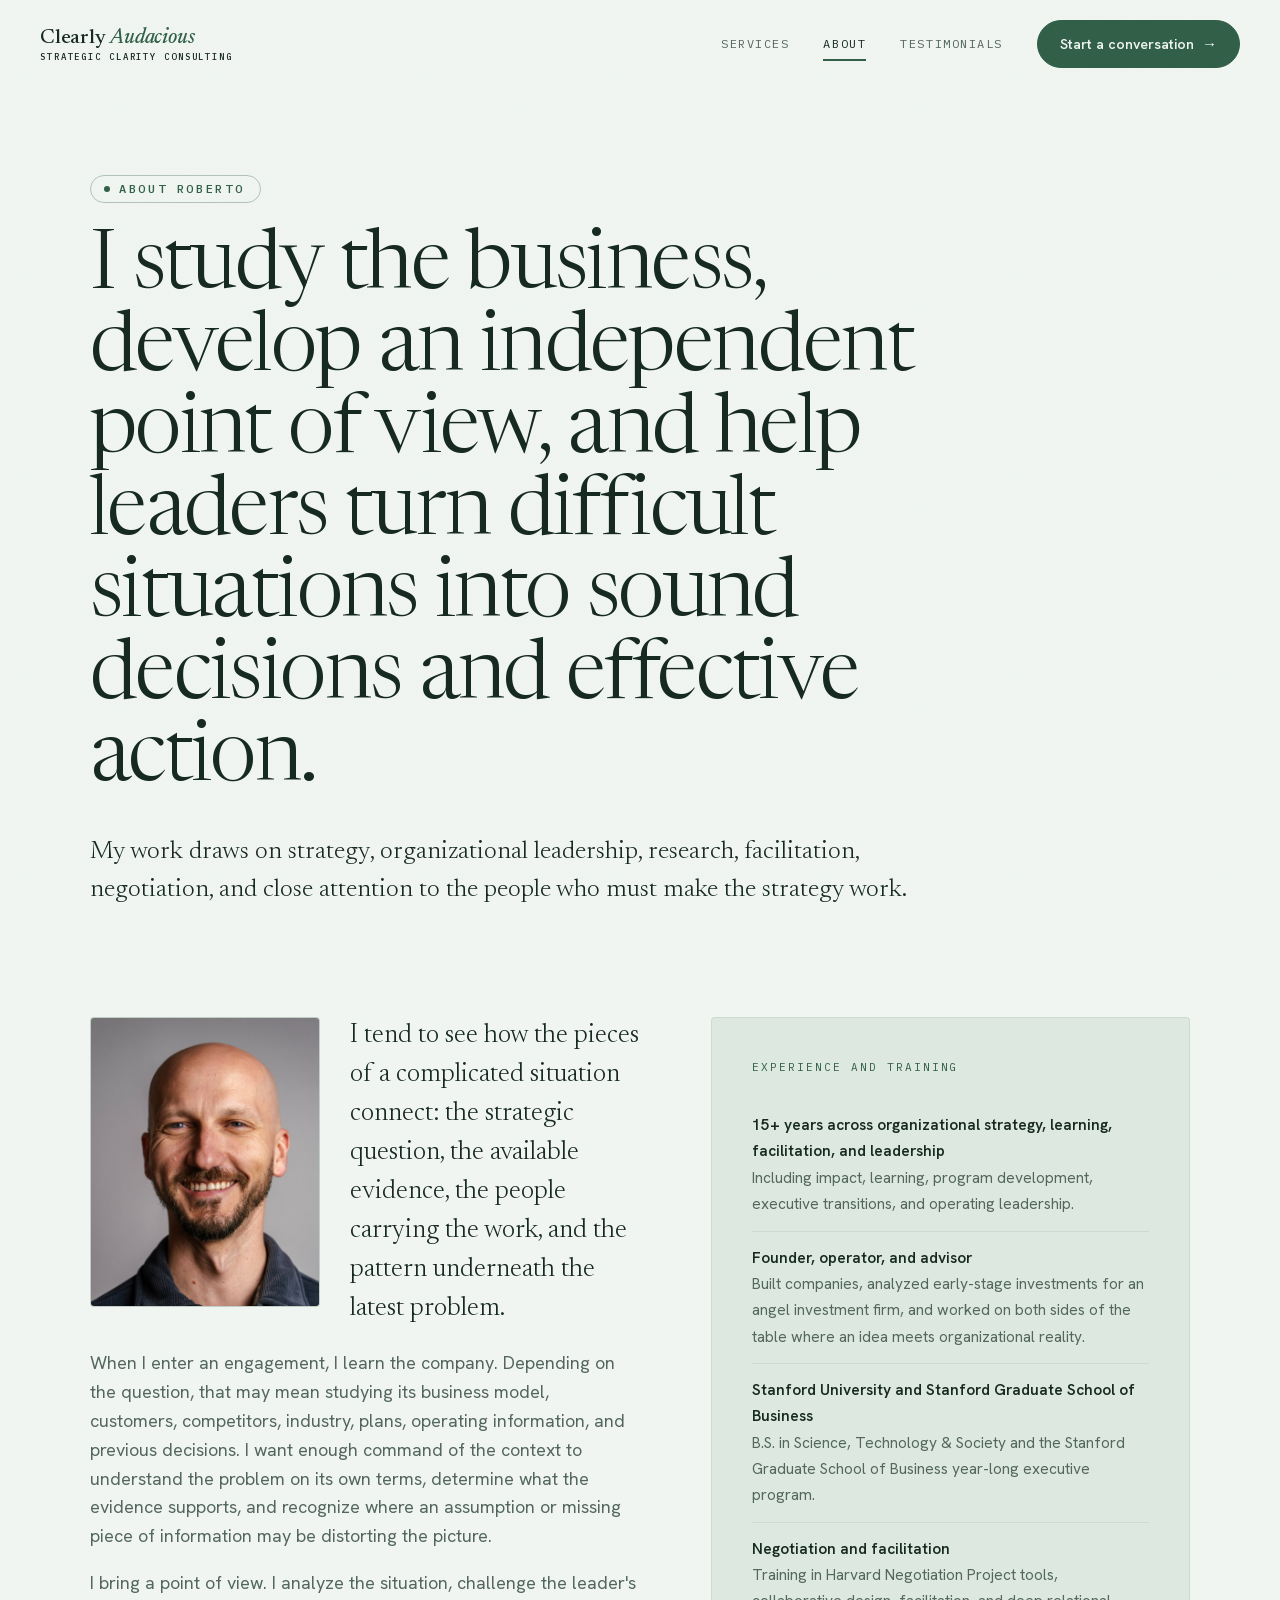
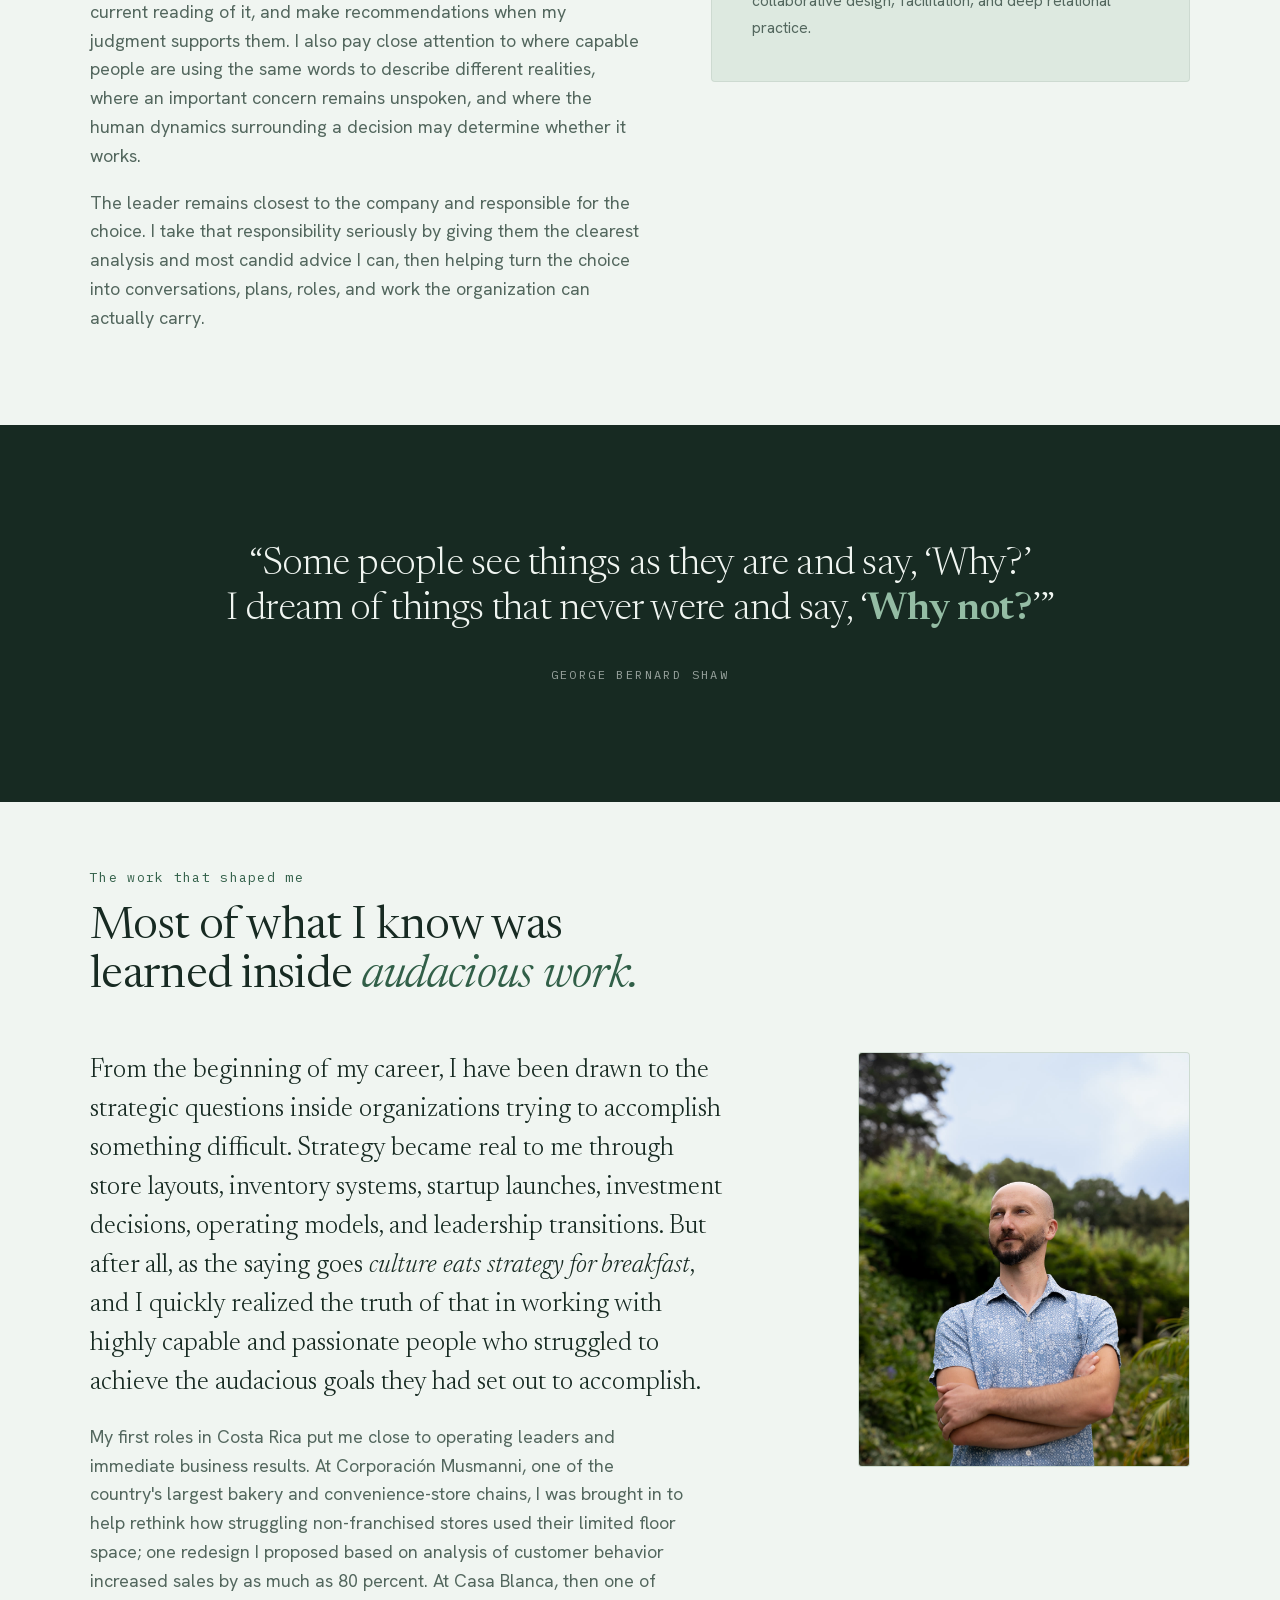
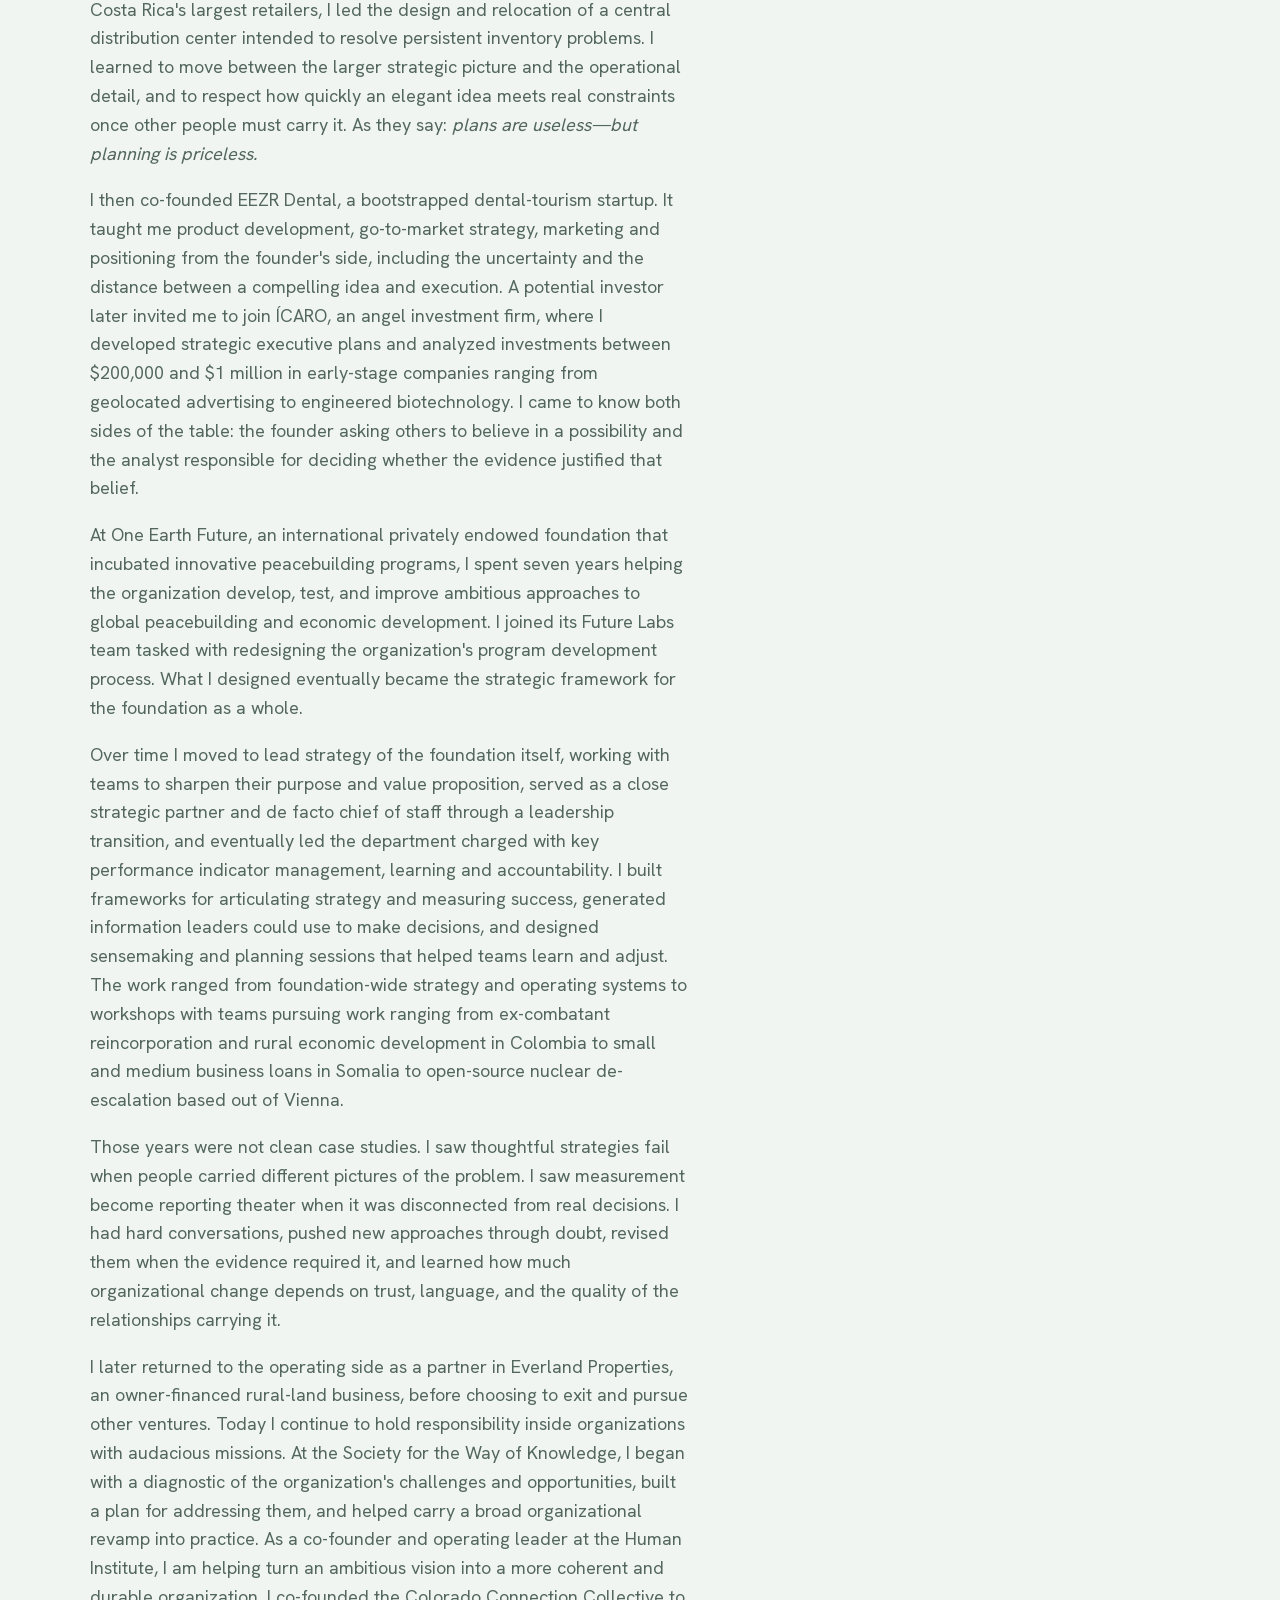
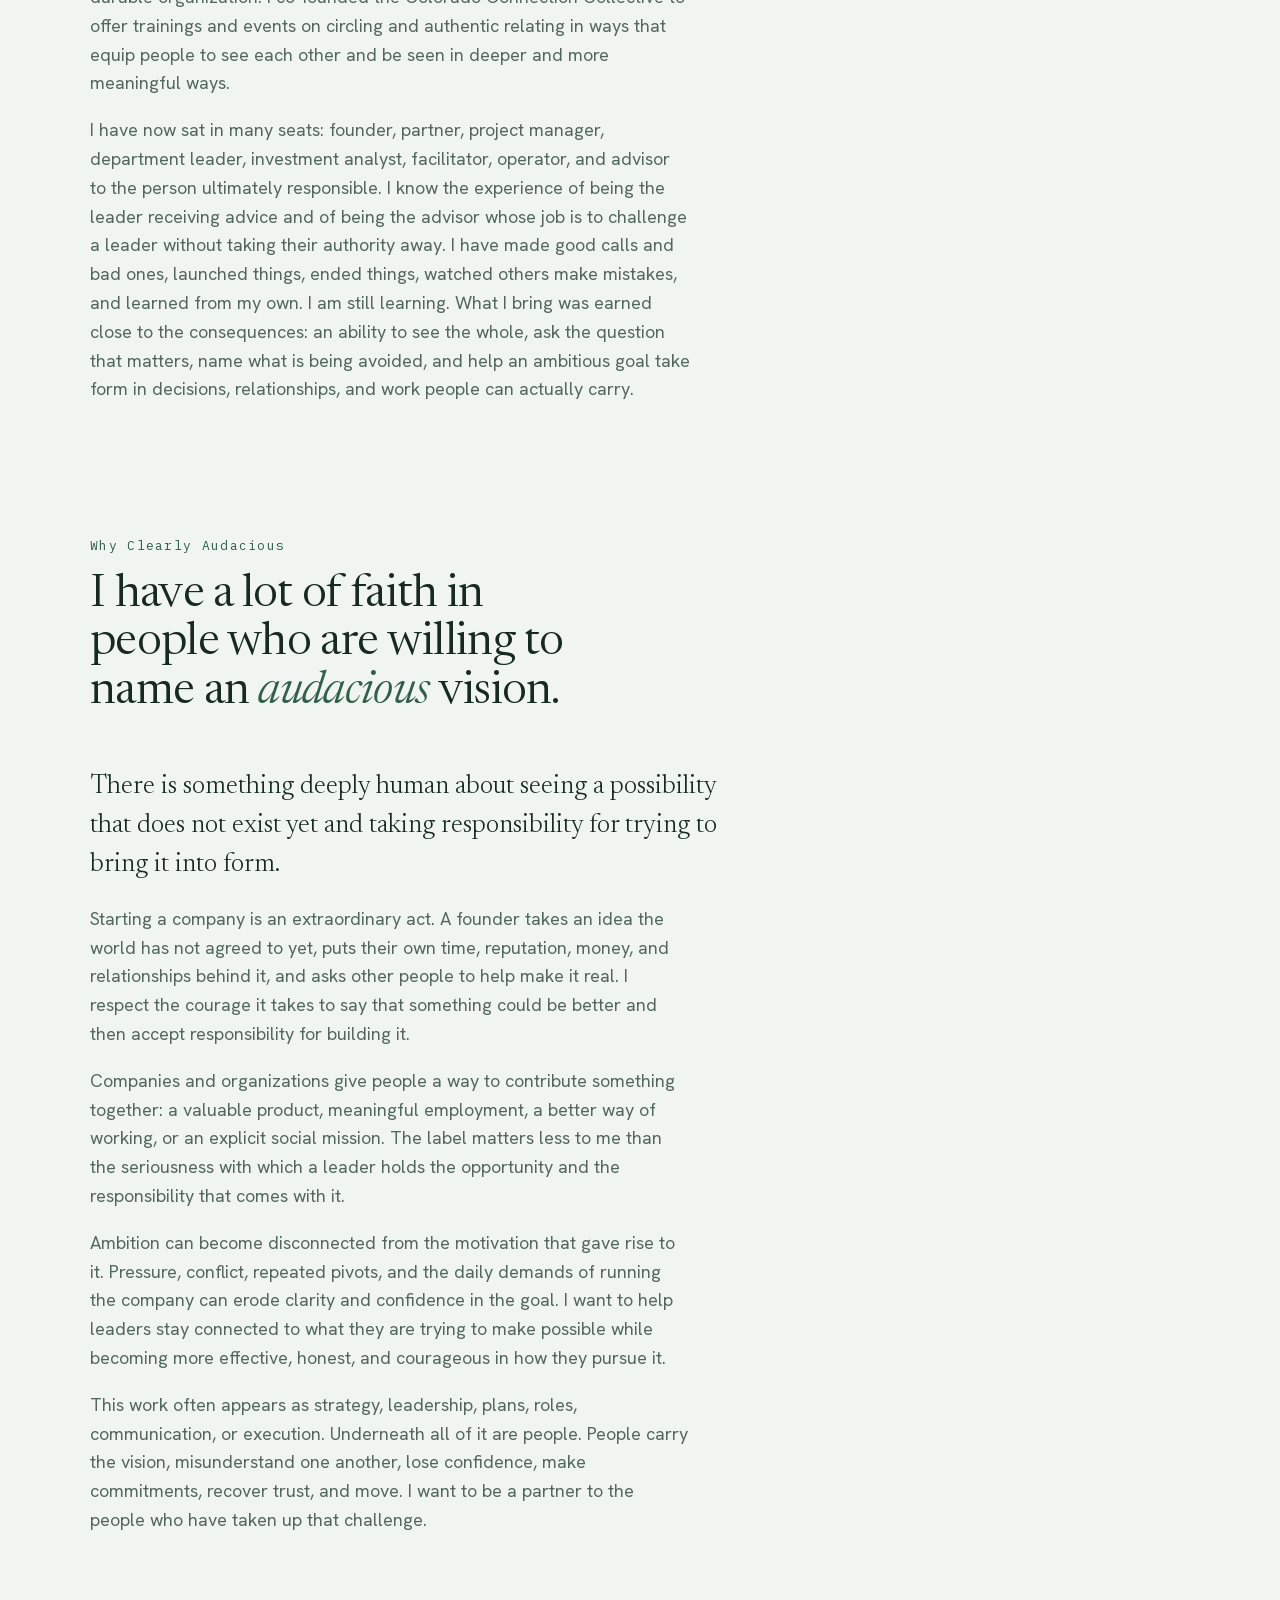
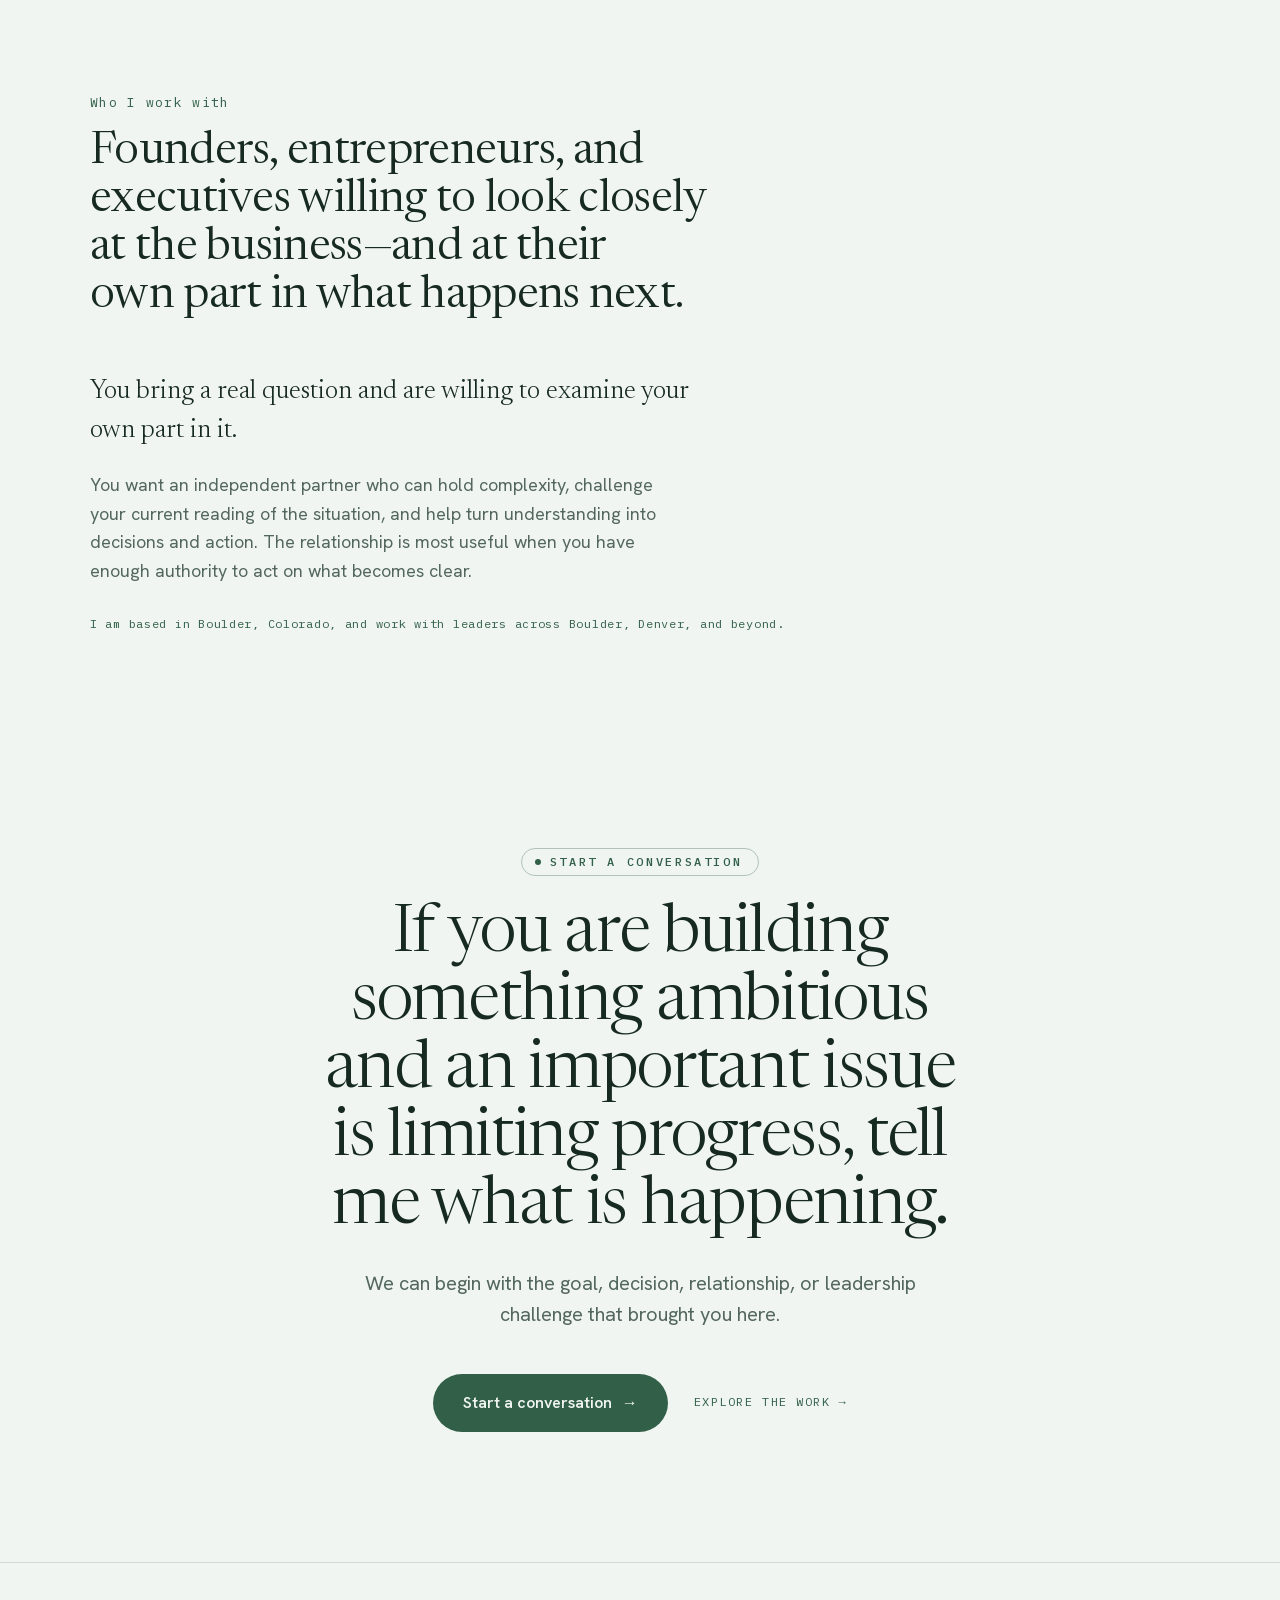
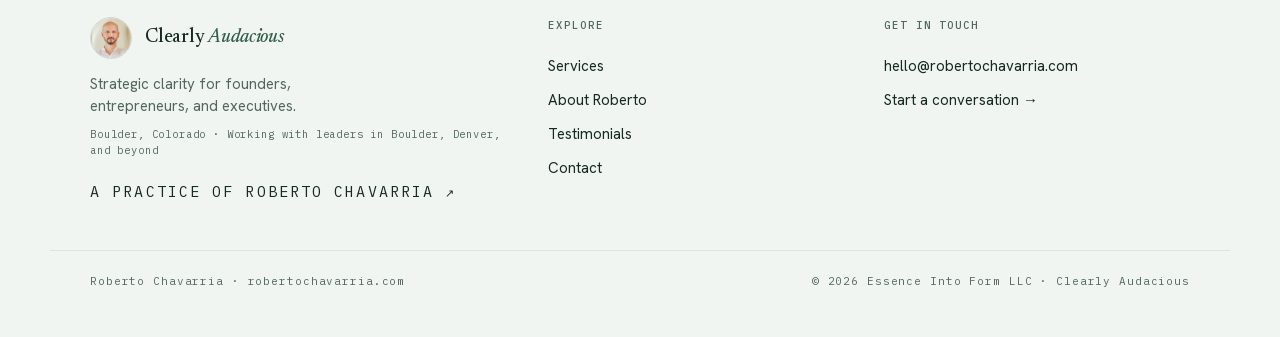
==== commit ad7a6c44: "Add client testimonial page" ====
--- a/about/index.html
+++ b/about/index.html
@@ -65,7 +65,7 @@
         <span></span><span></span><span></span>
       </button>
       <div class="nav-links">
-        <a href="/work/">Services</a><a href="/about/">About</a
+        <a href="/work/">Services</a><a href="/about/">About</a><a href="/testimonials/">Testimonials</a
         ><a href="/contact/" class="nav-cta"
           >Start a conversation <span class="arr">→</span></a
         >
@@ -425,7 +425,7 @@
           </div>
           <div class="foot-col">
             <h2>Explore</h2>
-            <a href="/work/">Services</a><a href="/about/">About Roberto</a
+            <a href="/work/">Services</a><a href="/about/">About Roberto</a><a href="/testimonials/">Testimonials</a
             ><a href="/contact/">Contact</a>
           </div>
           <div class="foot-col">
--- a/styles.css
+++ b/styles.css
@@ -1927,3 +1927,40 @@
     font-size: 31px;
   }
 }
+
+/* ---------------- TESTIMONIALS ---------------- */
+.testimonial-masthead .standfirst { max-width: 52ch; }
+.testimonial-feature { padding: 72px 0; background: var(--ink); color: var(--on-dark); }
+.testimonial-feature__grid { display: grid; grid-template-columns: minmax(230px, .55fr) minmax(0, 1.45fr); gap: clamp(44px, 8vw, 120px); align-items: start; }
+.testimonial-attribution { padding-top: 10px; }
+.testimonial-attribution .lab, .testimonial-rail .lab { display: block; margin-bottom: 14px; }
+.testimonial-attribution h2 { font-family: var(--serif); font-size: 30px; line-height: 1.05; font-weight: 400; }
+.testimonial-attribution p { margin-top: 14px; font-size: 15px; line-height: 1.45; color: rgba(240, 245, 241, .7); }
+.testimonial-feature blockquote { font-family: var(--serif); font-size: clamp(34px, 4.1vw, 58px); line-height: 1.08; letter-spacing: -.025em; font-weight: 330; }
+.testimonial-reading { padding: 110px 0 120px; }
+.testimonial-reading__grid { display: grid; grid-template-columns: minmax(190px, .48fr) minmax(0, 1.1fr); gap: clamp(52px, 11vw, 160px); align-items: start; }
+.testimonial-rail { position: sticky; top: 118px; padding-top: 8px; }
+.testimonial-rail p { max-width: 23ch; margin-bottom: 26px; color: var(--ink-soft); font-size: 15px; line-height: 1.5; }
+.testimonial-copy { max-width: 680px; }
+.testimonial-copy > p { font-family: var(--serif); font-size: clamp(21px, 2vw, 25px); line-height: 1.52; font-weight: 330; margin-bottom: 1.25em; }
+.testimonial-pullquote { margin: 68px -10% 70px; padding: 45px clamp(28px, 6vw, 68px); background: var(--bg-2); border-left: 3px solid var(--accent); }
+.testimonial-pullquote blockquote { font-family: var(--serif); color: var(--accent-deep); font-size: clamp(27px, 3vw, 39px); line-height: 1.15; letter-spacing: -.02em; }
+.testimonial-pullquote--light { background: transparent; border-top: 1px solid var(--line); border-bottom: 1px solid var(--line); border-left: 0; padding-left: 0; padding-right: 0; }
+.testimonial-signoff { margin-top: 60px; padding-top: 25px; border-top: 1px solid var(--line); font-family: var(--serif); font-size: 24px; line-height: 1.2; }
+.testimonial-signoff span { display: block; margin-top: 8px; color: var(--ink-soft); font-family: var(--sans); font-size: 14px; line-height: 1.45; }
+.client-perspective { padding: 80px 0; background: var(--bg-2); }
+.client-perspective__grid { display: grid; grid-template-columns: minmax(0, 1.1fr) minmax(300px, .9fr); gap: clamp(45px, 8vw, 120px); align-items: center; }
+.client-perspective h2 { max-width: 18ch; margin: 25px 0 22px; font-family: var(--serif); font-size: clamp(34px, 4vw, 54px); line-height: 1.07; letter-spacing: -.025em; font-weight: 330; }
+.client-perspective > .wrap p:not(.client-perspective__quote):not(.client-perspective__cite) { max-width: 49ch; margin-bottom: 26px; color: var(--ink-soft); }
+.client-perspective aside { padding: 38px 0 38px clamp(28px, 5vw, 62px); border-left: 1px solid var(--line); }
+.client-perspective__quote { font-family: var(--serif); font-size: clamp(25px, 2.6vw, 36px); line-height: 1.17; letter-spacing: -.02em; }
+.client-perspective__cite { margin-top: 28px; font-family: var(--mono); font-size: 11px; line-height: 1.6; letter-spacing: .07em; text-transform: uppercase; color: var(--accent); }
+.client-perspective__cite span { color: var(--ink-soft); }
+@media (max-width: 860px) {
+  .testimonial-feature__grid, .testimonial-reading__grid, .client-perspective__grid { grid-template-columns: 1fr; }
+  .testimonial-reading { padding: 80px 0; }
+  .testimonial-rail { position: static; }
+  .testimonial-rail p { max-width: 48ch; }
+  .testimonial-pullquote { margin: 50px 0; }
+  .client-perspective aside { padding: 34px 0 0; border-top: 1px solid var(--line); border-left: 0; }
+}
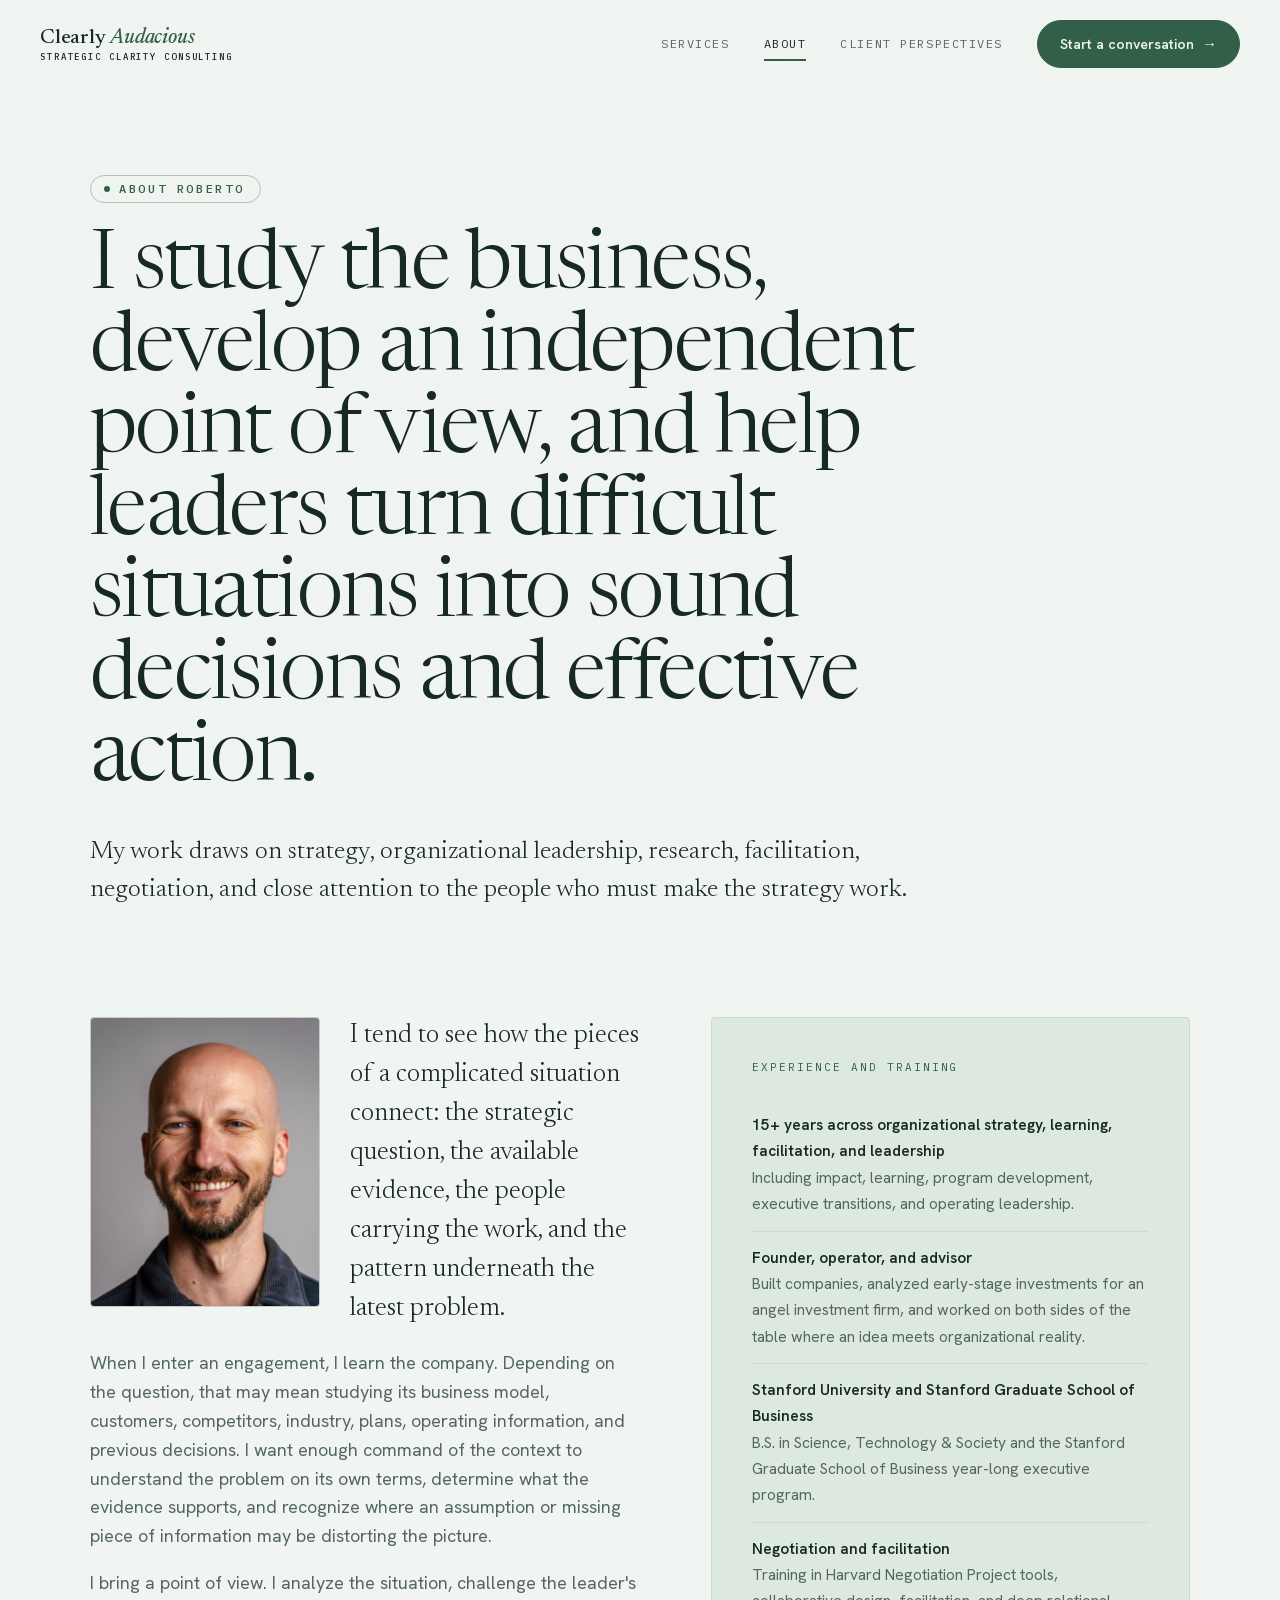
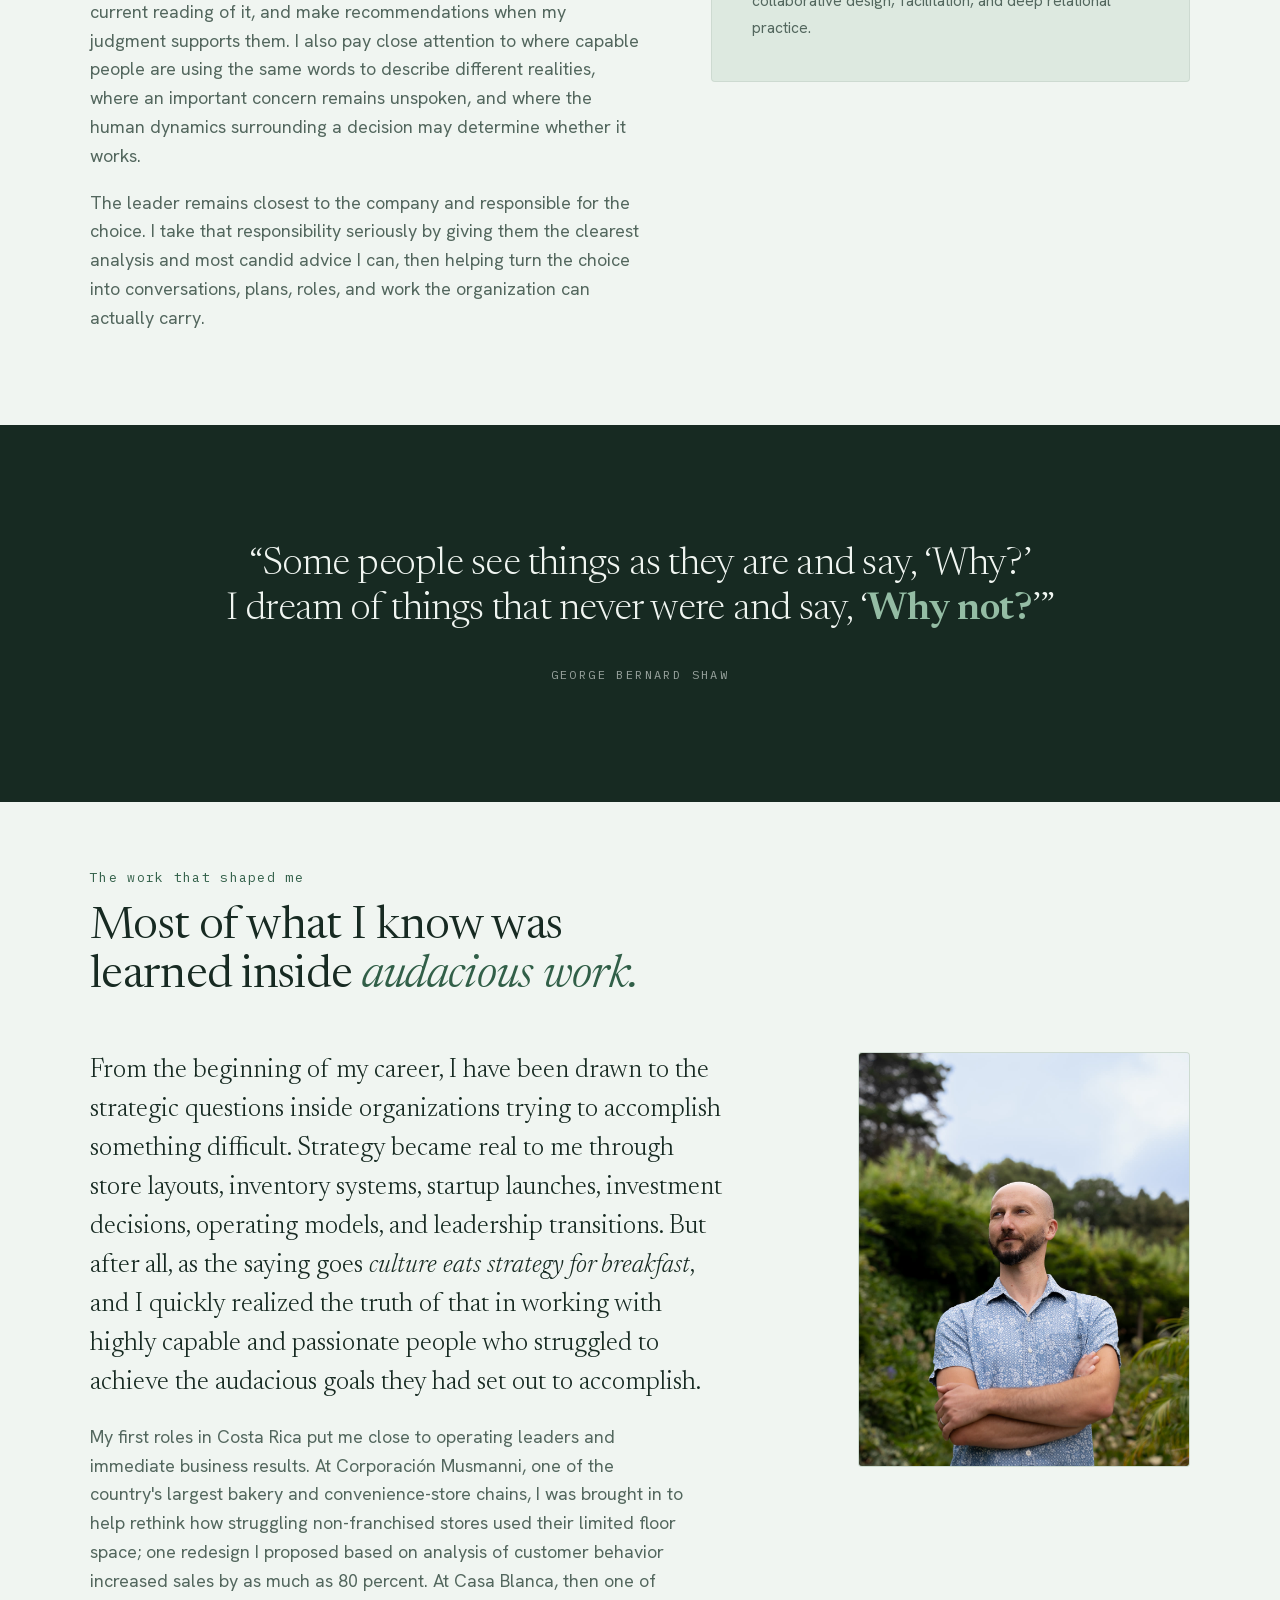
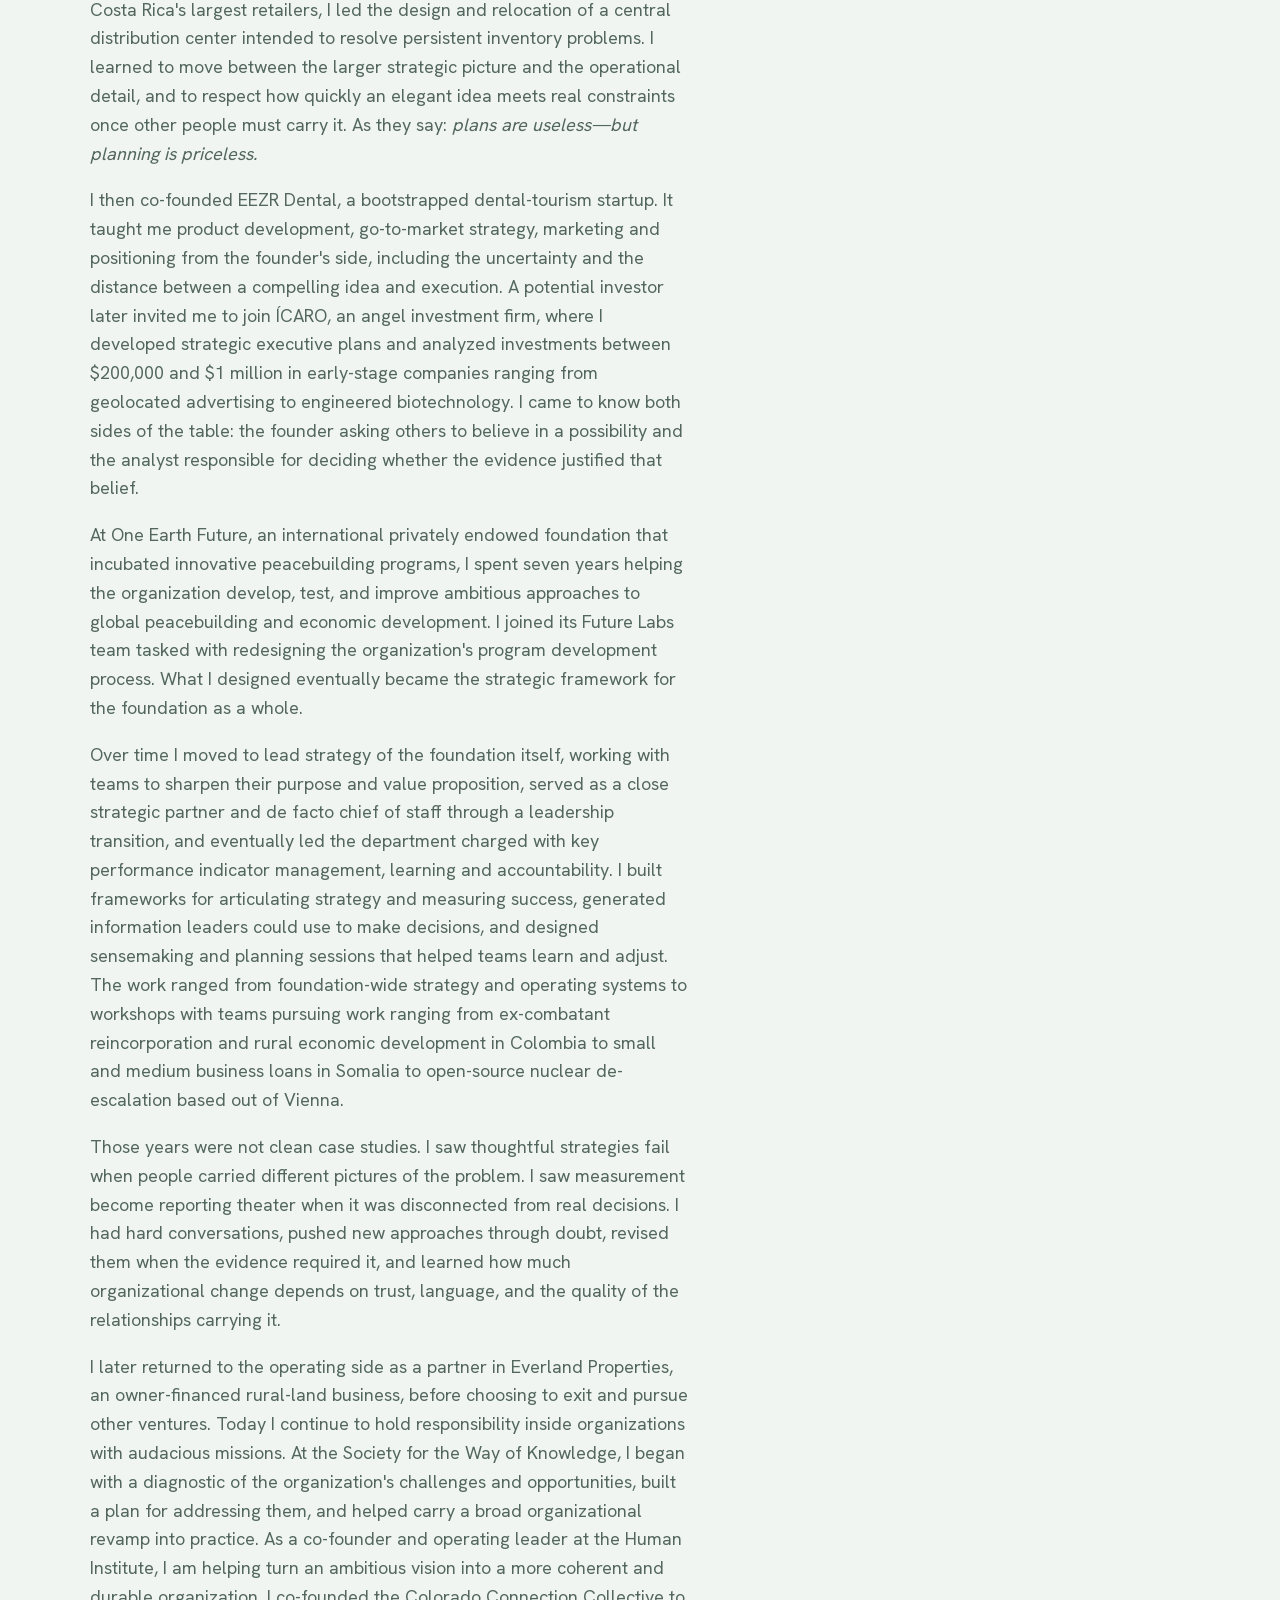
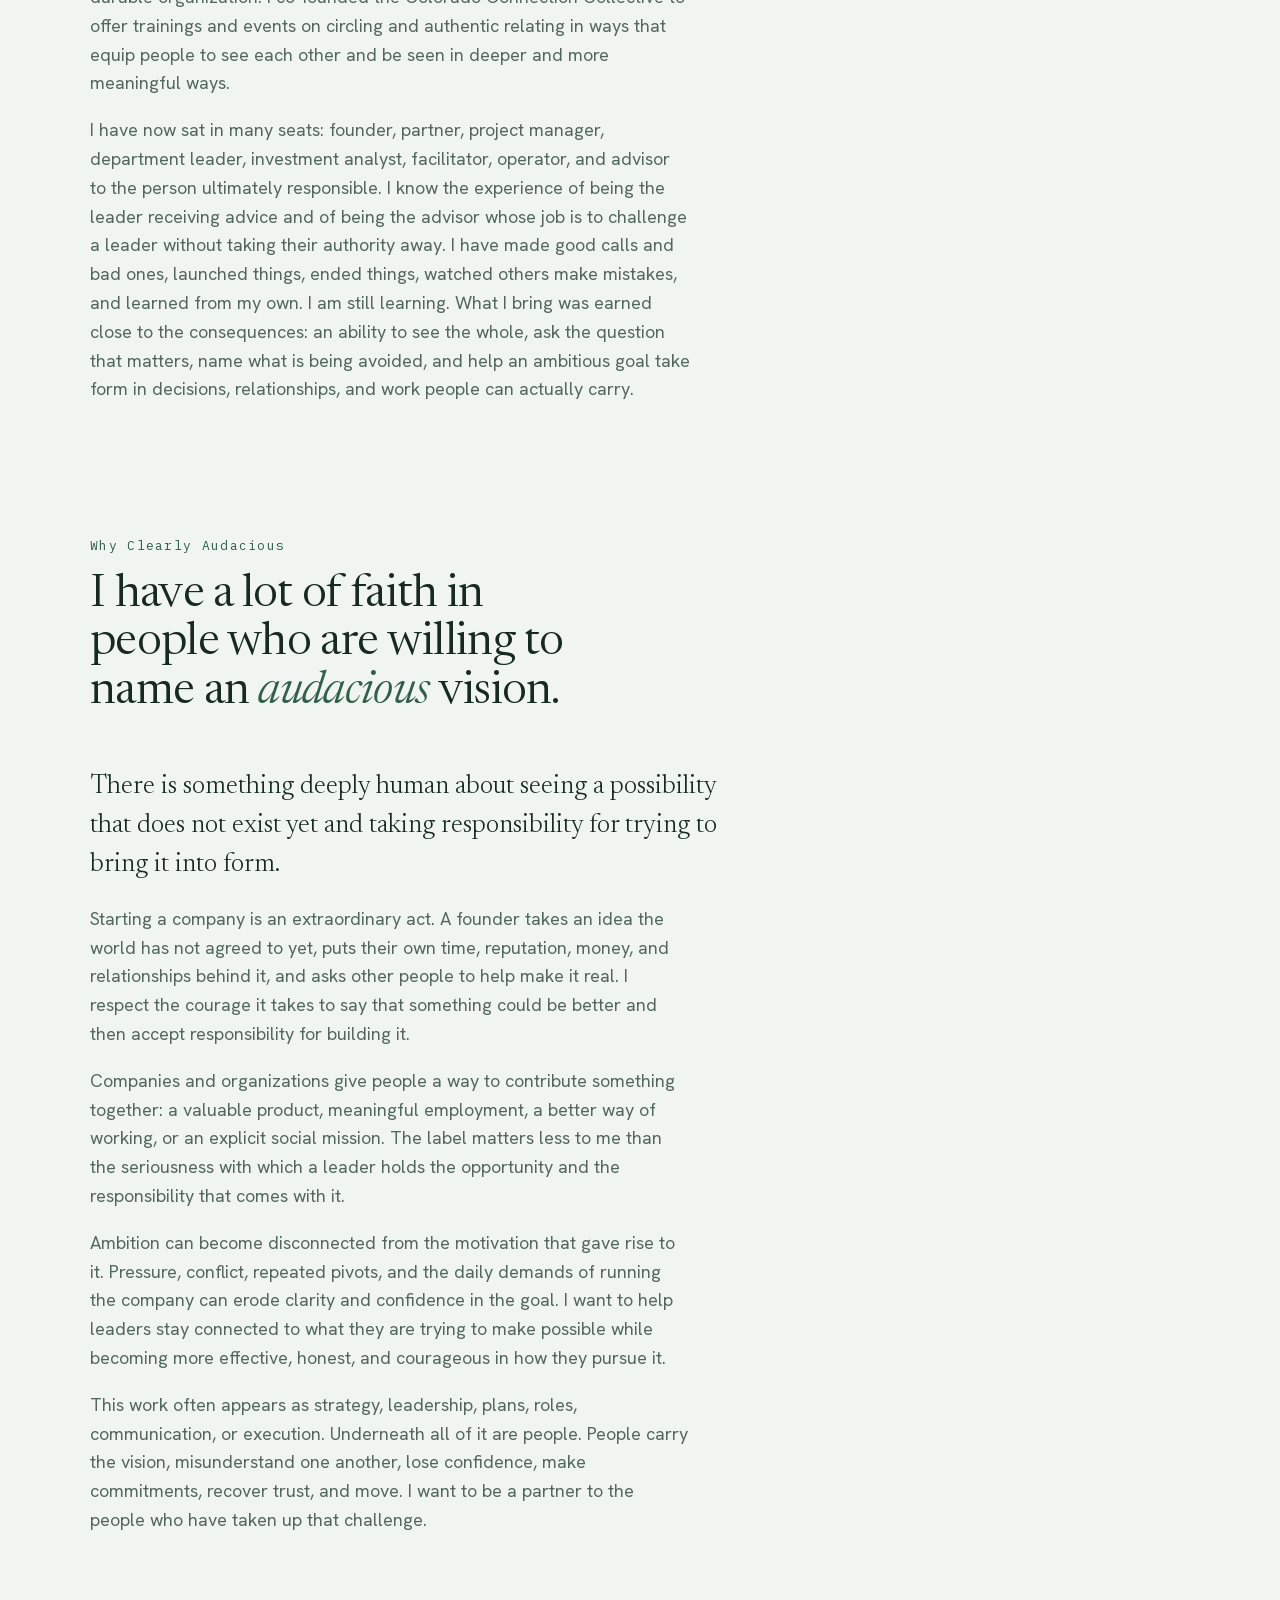
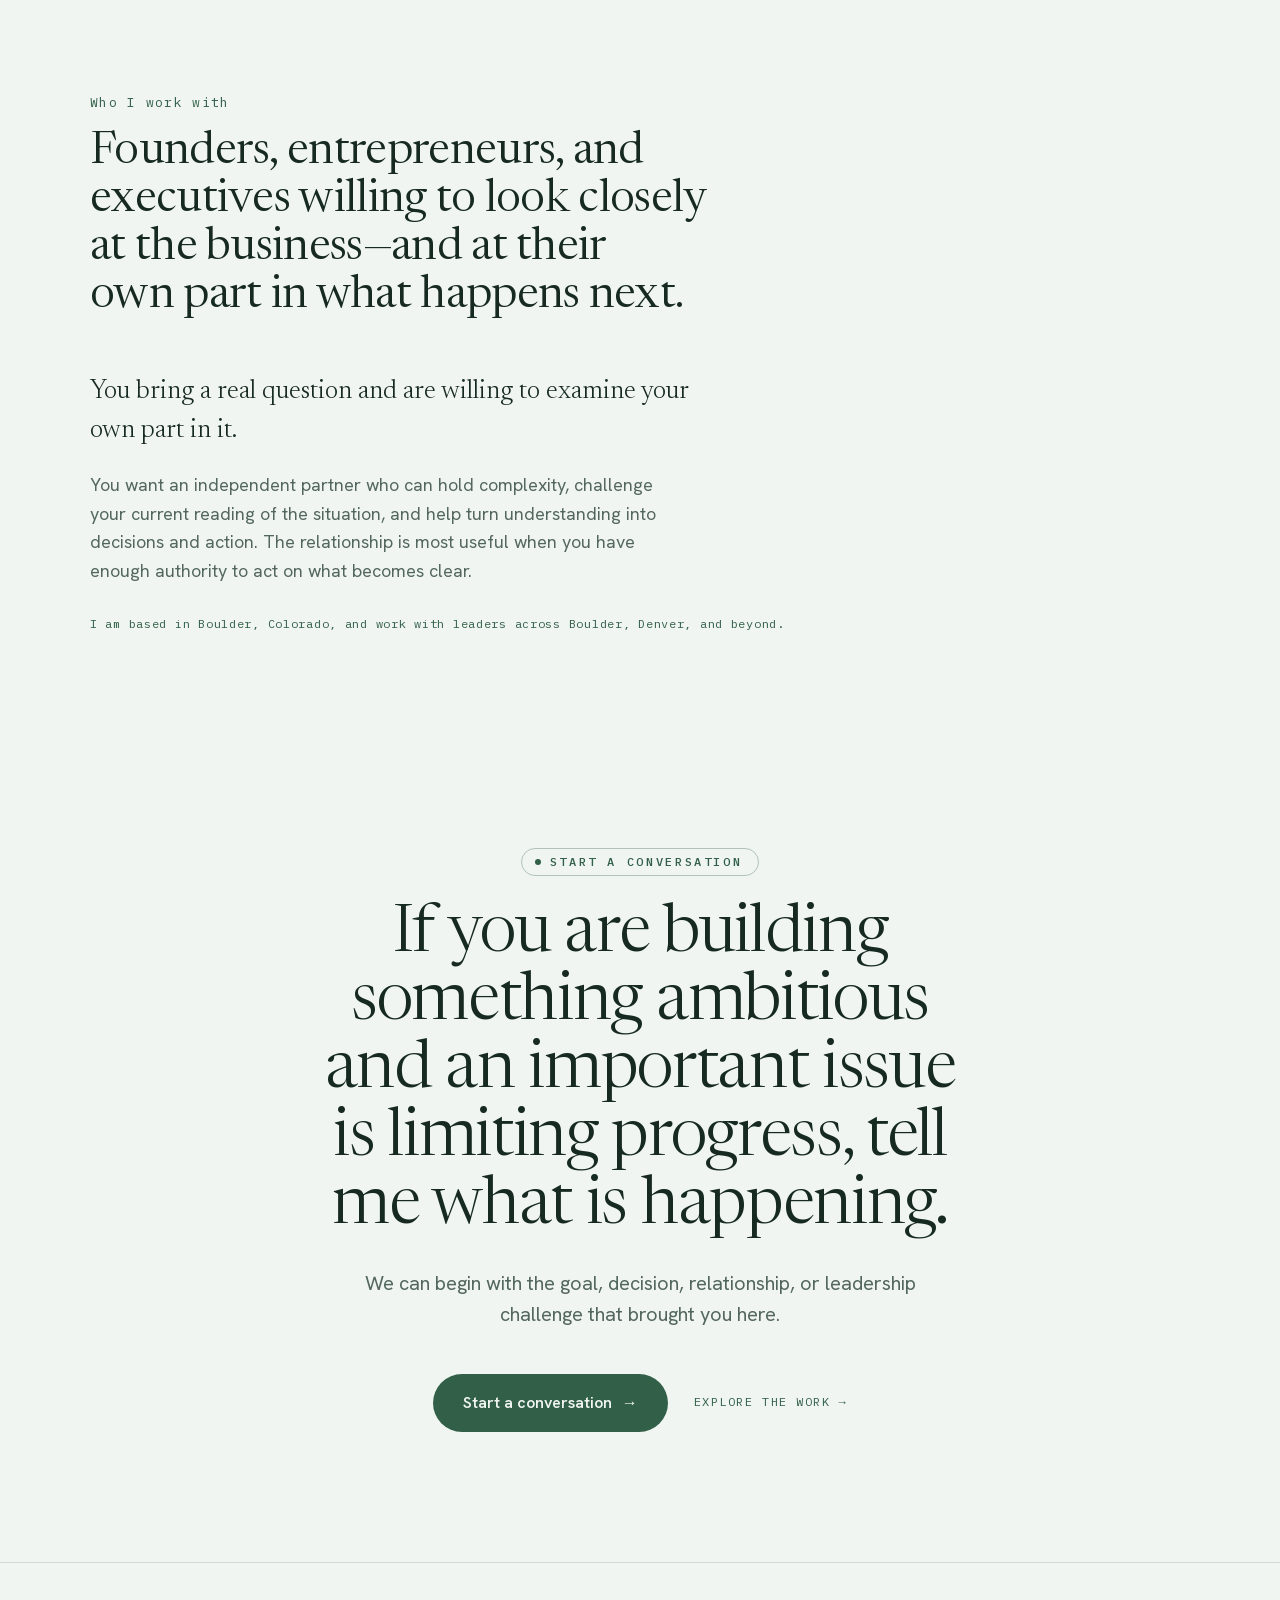
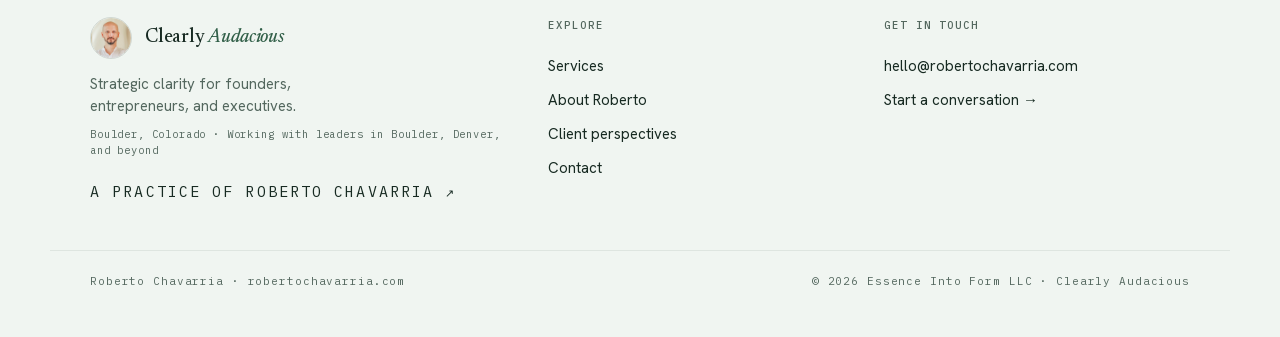
==== commit 9890a153: "Add client perspective portraits" ====
--- a/about/index.html
+++ b/about/index.html
@@ -35,7 +35,7 @@
     <link rel="preload" href="/fonts/newsreader-normal-latin.woff2" as="font" type="font/woff2" crossorigin>
     <link rel="preload" href="/fonts/newsreader-italic-latin.woff2" as="font" type="font/woff2" crossorigin>
     <link rel="preload" href="/fonts/hanken-grotesk-latin.woff2" as="font" type="font/woff2" crossorigin>
-    <link rel="stylesheet" href="/styles.css?v=9">
+    <link rel="stylesheet" href="/styles.css?v=10">
     <noscript
       ><style>
         .reveal {
@@ -65,7 +65,7 @@
         <span></span><span></span><span></span>
       </button>
       <div class="nav-links">
-        <a href="/work/">Services</a><a href="/about/">About</a><a href="/testimonials/">Testimonials</a
+        <a href="/work/">Services</a><a href="/about/">About</a><a href="/testimonials/">Client perspectives</a
         ><a href="/contact/" class="nav-cta"
           >Start a conversation <span class="arr">→</span></a
         >
@@ -425,7 +425,7 @@
           </div>
           <div class="foot-col">
             <h2>Explore</h2>
-            <a href="/work/">Services</a><a href="/about/">About Roberto</a><a href="/testimonials/">Testimonials</a
+            <a href="/work/">Services</a><a href="/about/">About Roberto</a><a href="/testimonials/">Client perspectives</a
             ><a href="/contact/">Contact</a>
           </div>
           <div class="foot-col">
--- a/styles.css
+++ b/styles.css
@@ -1933,6 +1933,7 @@
 .testimonial-feature { padding: 72px 0; background: var(--ink); color: var(--on-dark); }
 .testimonial-feature__grid { display: grid; grid-template-columns: minmax(230px, .55fr) minmax(0, 1.45fr); gap: clamp(44px, 8vw, 120px); align-items: start; }
 .testimonial-attribution { padding-top: 10px; }
+.testimonial-attribution__portrait { display: block; width: 94px; aspect-ratio: 1; margin: 0 0 24px; border: 2px solid rgba(240, 245, 241, .28); border-radius: 50%; object-fit: cover; object-position: center; }
 .testimonial-attribution .lab, .testimonial-rail .lab { display: block; margin-bottom: 14px; }
 .testimonial-attribution h2 { font-family: var(--serif); font-size: 30px; line-height: 1.05; font-weight: 400; }
 .testimonial-attribution p { margin-top: 14px; font-size: 15px; line-height: 1.45; color: rgba(240, 245, 241, .7); }
@@ -1954,7 +1955,9 @@
 .client-perspective > .wrap p:not(.client-perspective__quote):not(.client-perspective__cite) { max-width: 49ch; margin-bottom: 26px; color: var(--ink-soft); }
 .client-perspective aside { padding: 38px 0 38px clamp(28px, 5vw, 62px); border-left: 1px solid var(--line); }
 .client-perspective__quote { font-family: var(--serif); font-size: clamp(25px, 2.6vw, 36px); line-height: 1.17; letter-spacing: -.02em; }
-.client-perspective__cite { margin-top: 28px; font-family: var(--mono); font-size: 11px; line-height: 1.6; letter-spacing: .07em; text-transform: uppercase; color: var(--accent); }
+.client-perspective__person { display: flex; align-items: center; gap: 16px; margin-top: 28px; }
+.client-perspective__person img { flex: 0 0 auto; width: 62px; aspect-ratio: 1; border-radius: 50%; object-fit: cover; object-position: center; }
+.client-perspective__cite { margin-top: 0; font-family: var(--mono); font-size: 11px; line-height: 1.6; letter-spacing: .07em; text-transform: uppercase; color: var(--accent); }
 .client-perspective__cite span { color: var(--ink-soft); }
 @media (max-width: 860px) {
   .testimonial-feature__grid, .testimonial-reading__grid, .client-perspective__grid { grid-template-columns: 1fr; }
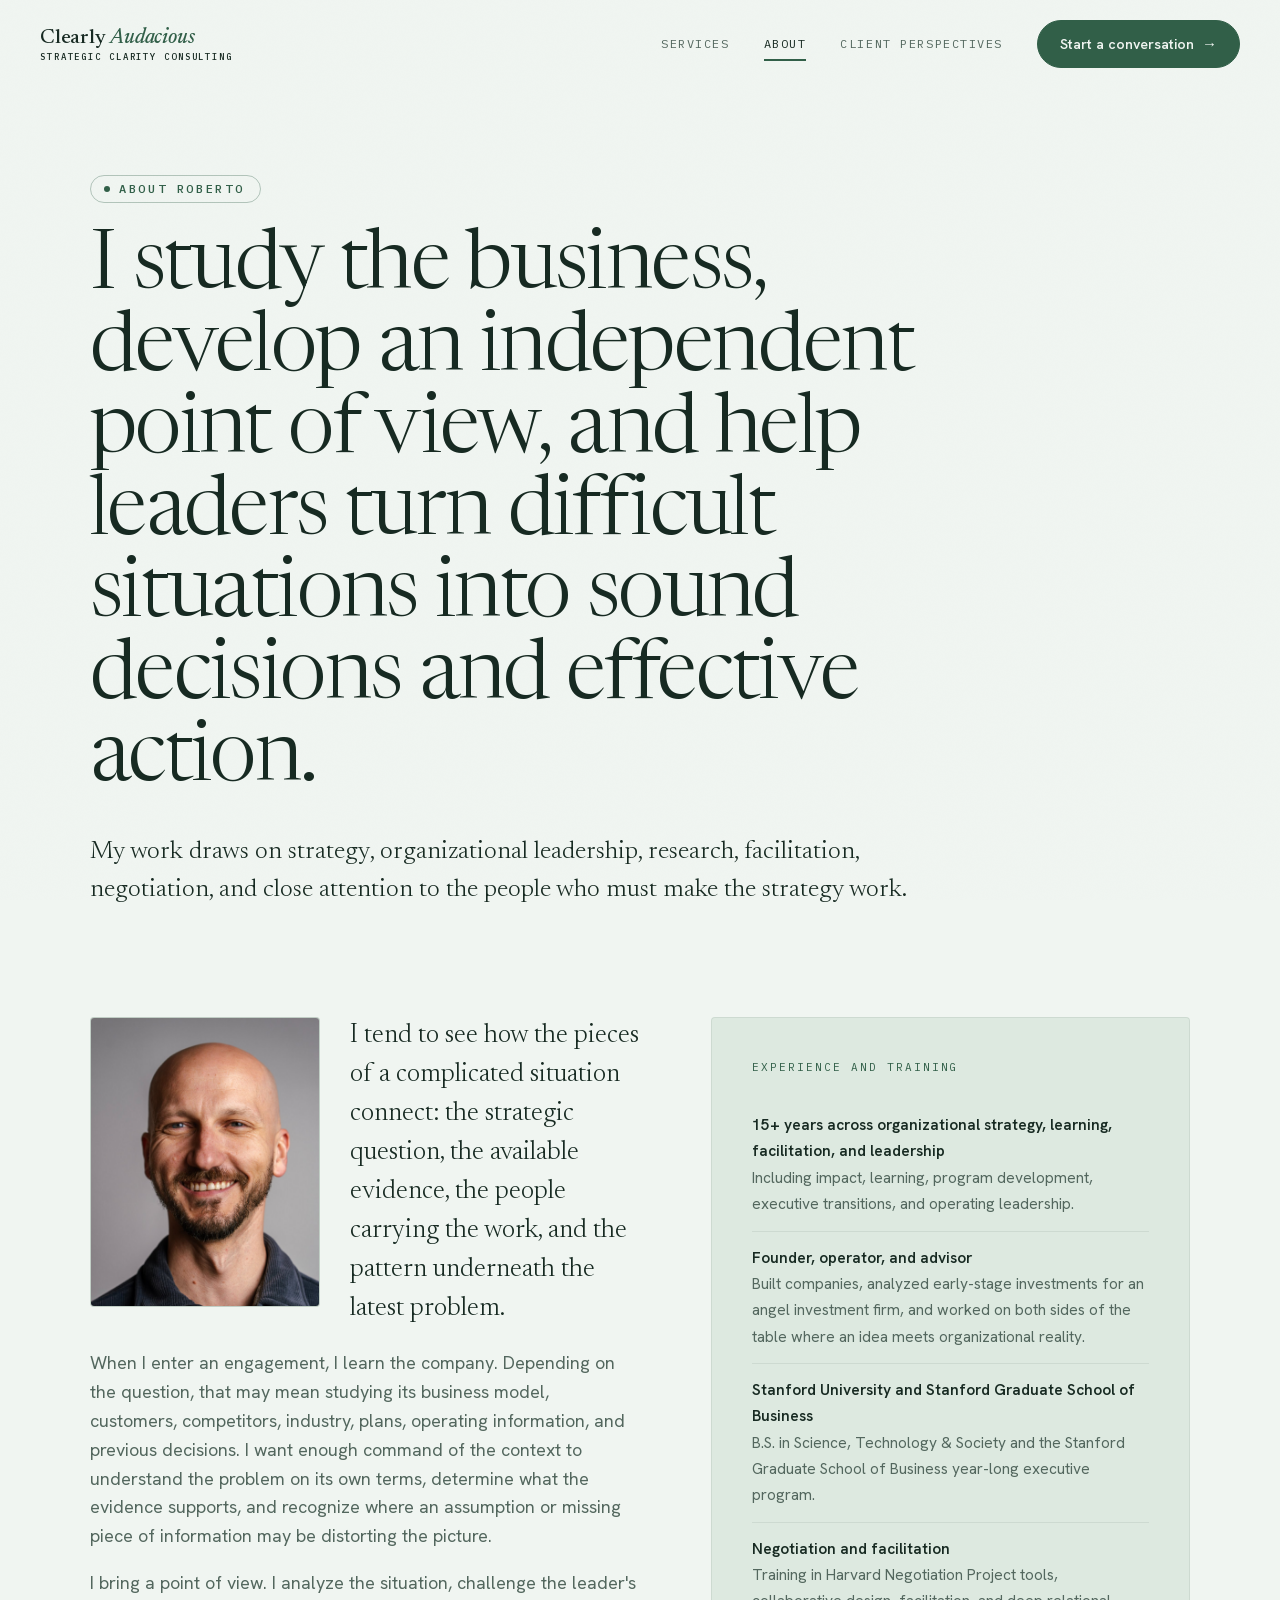
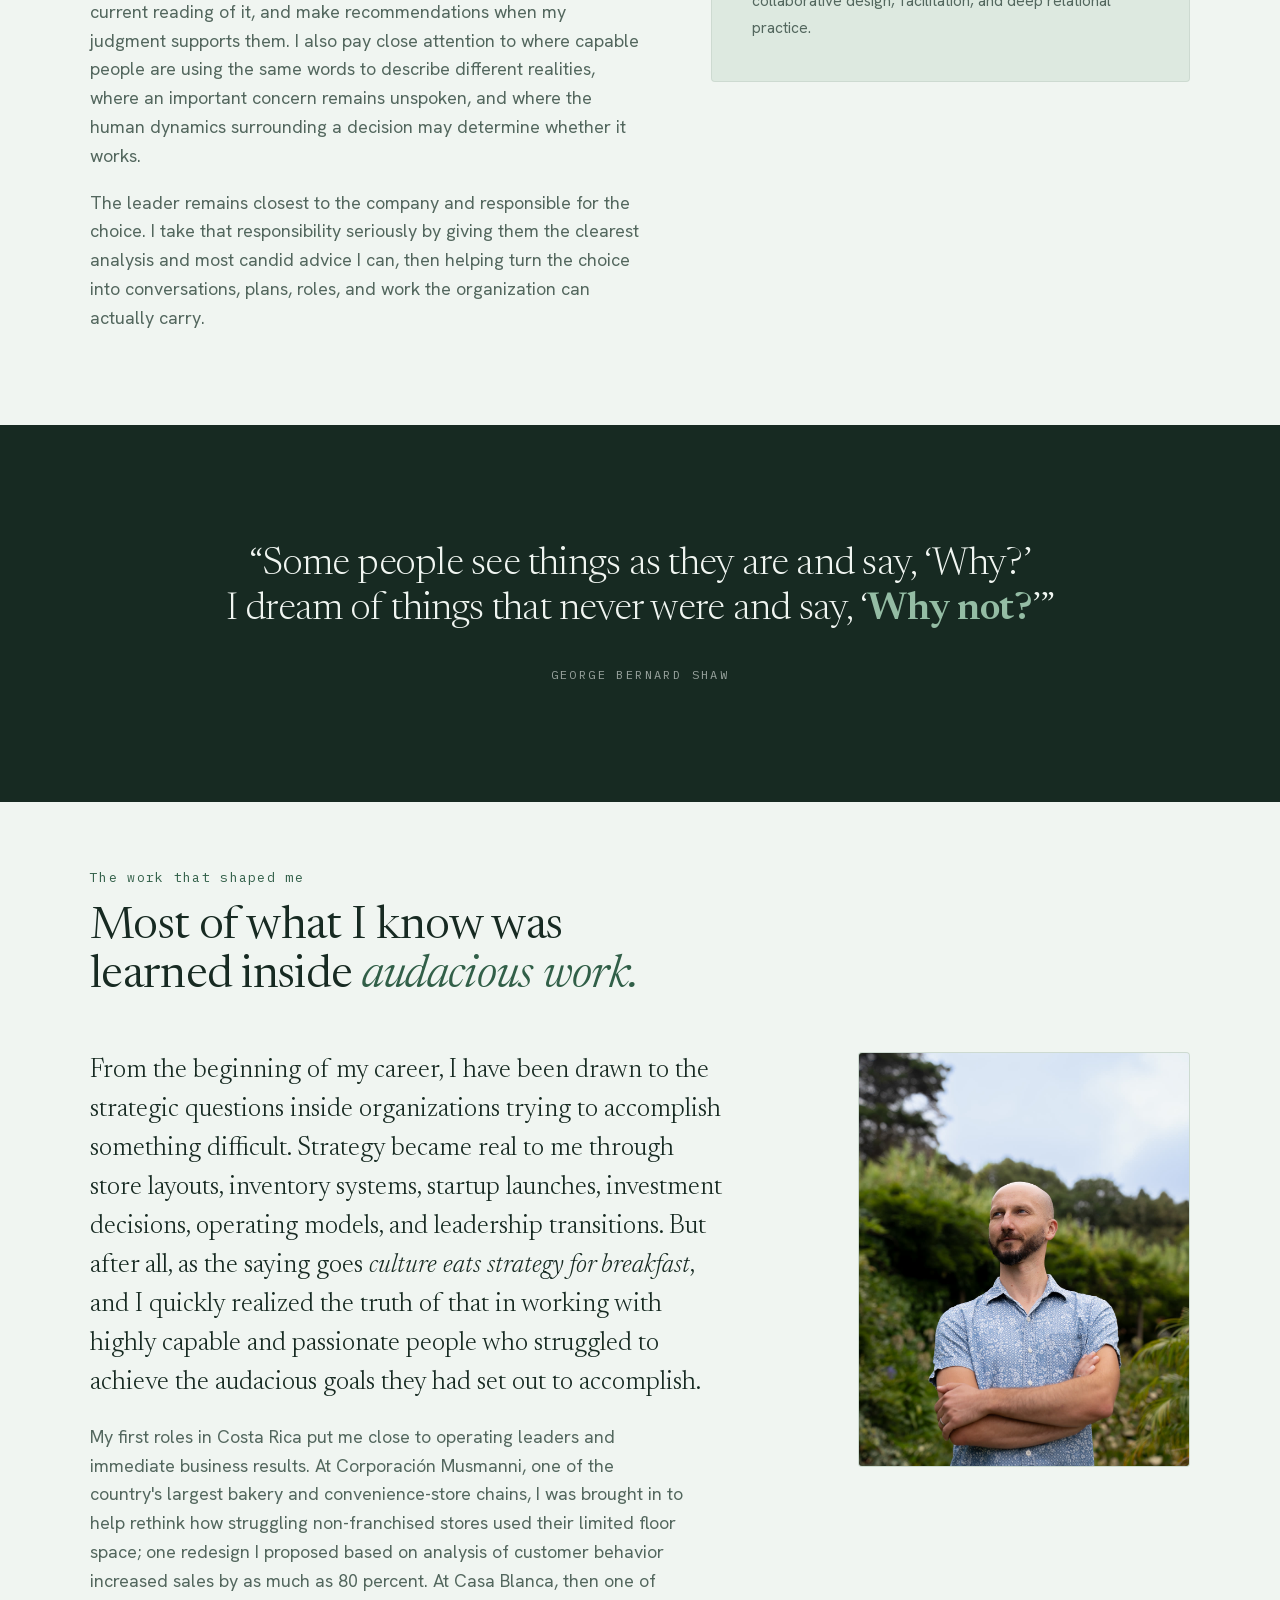
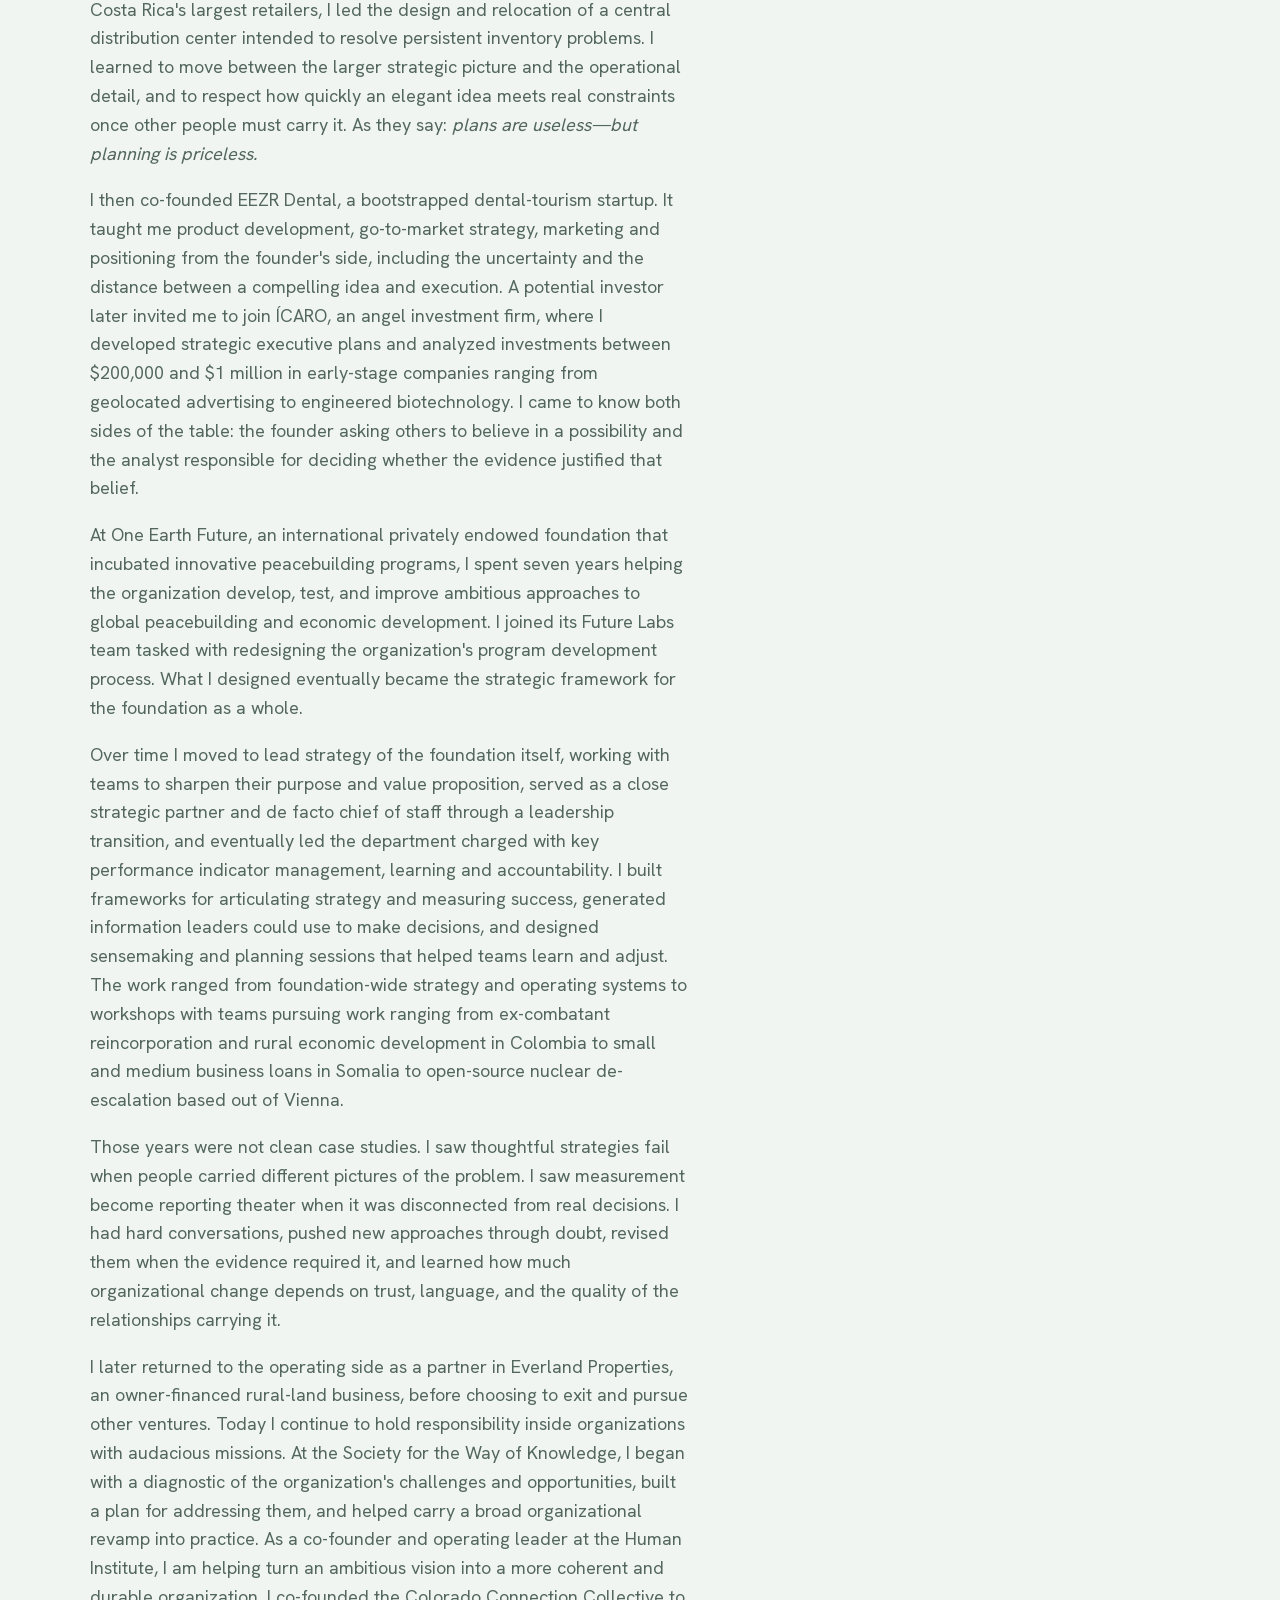
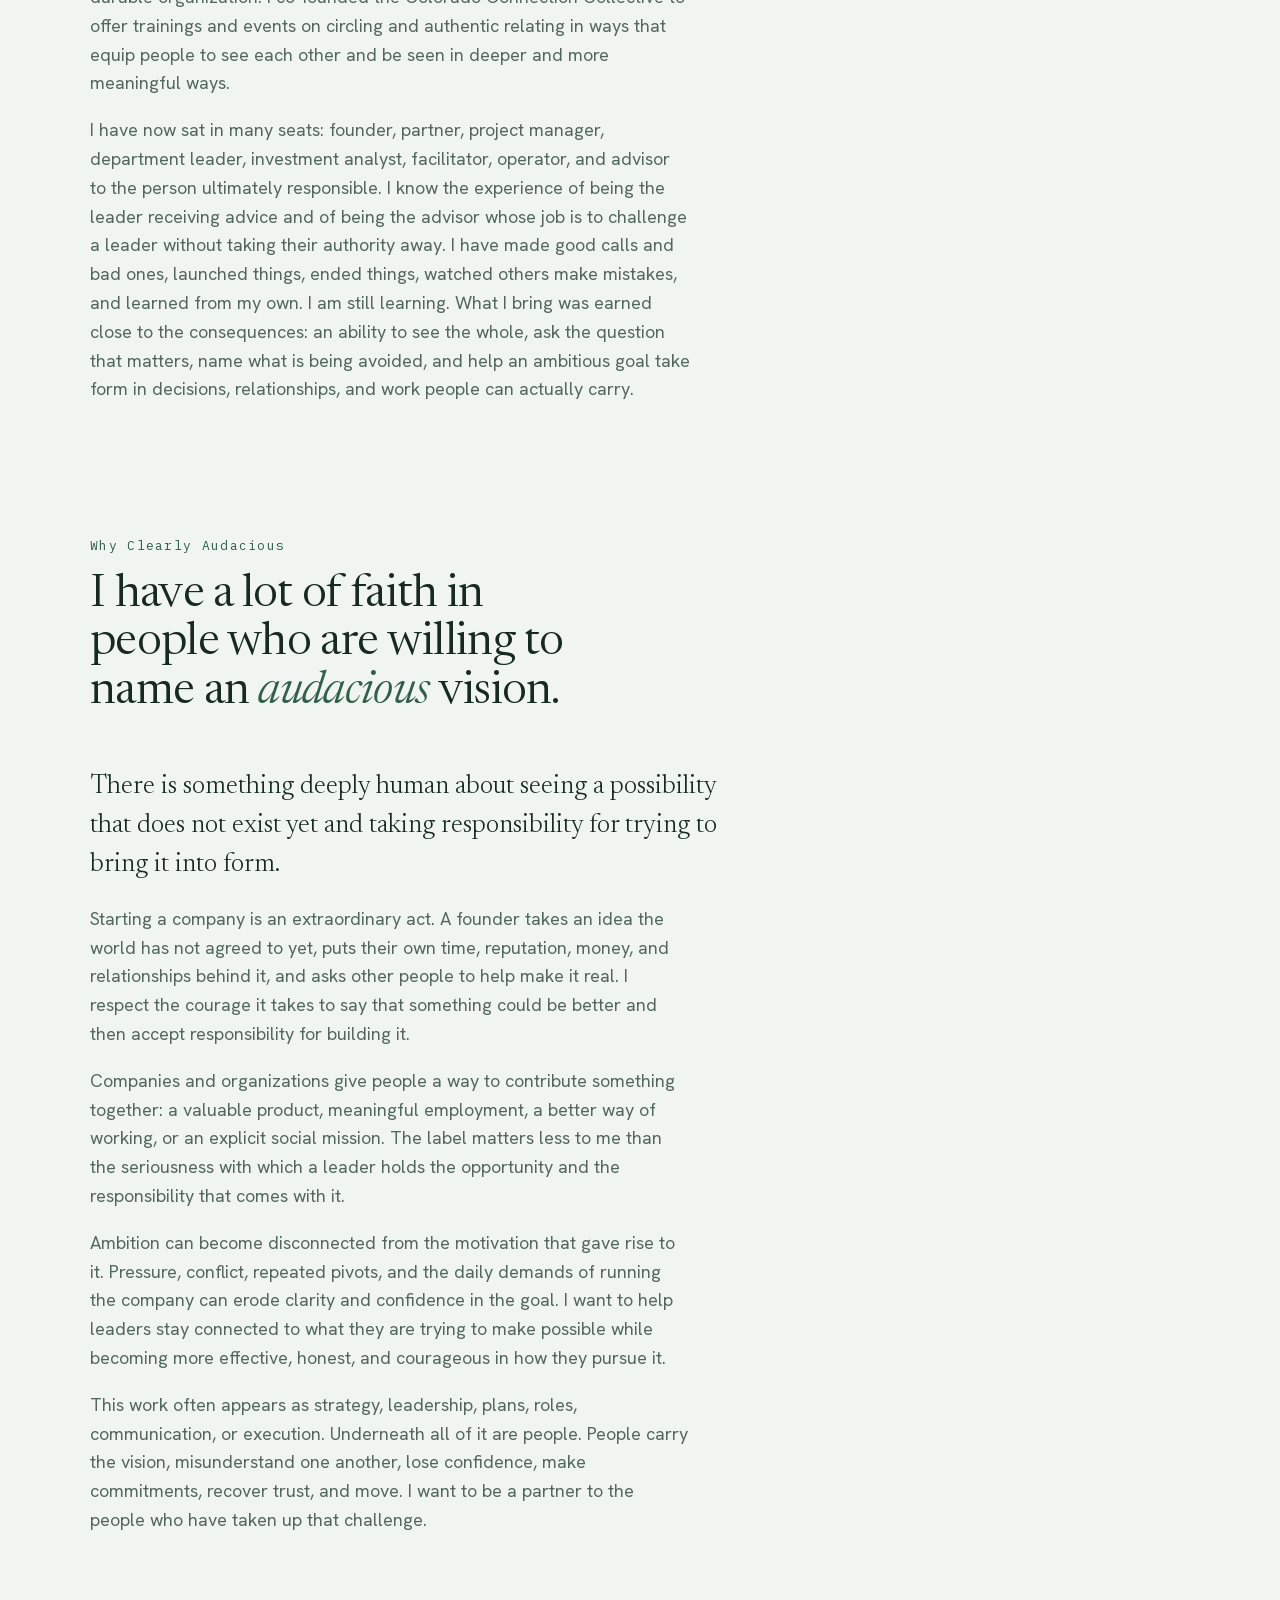
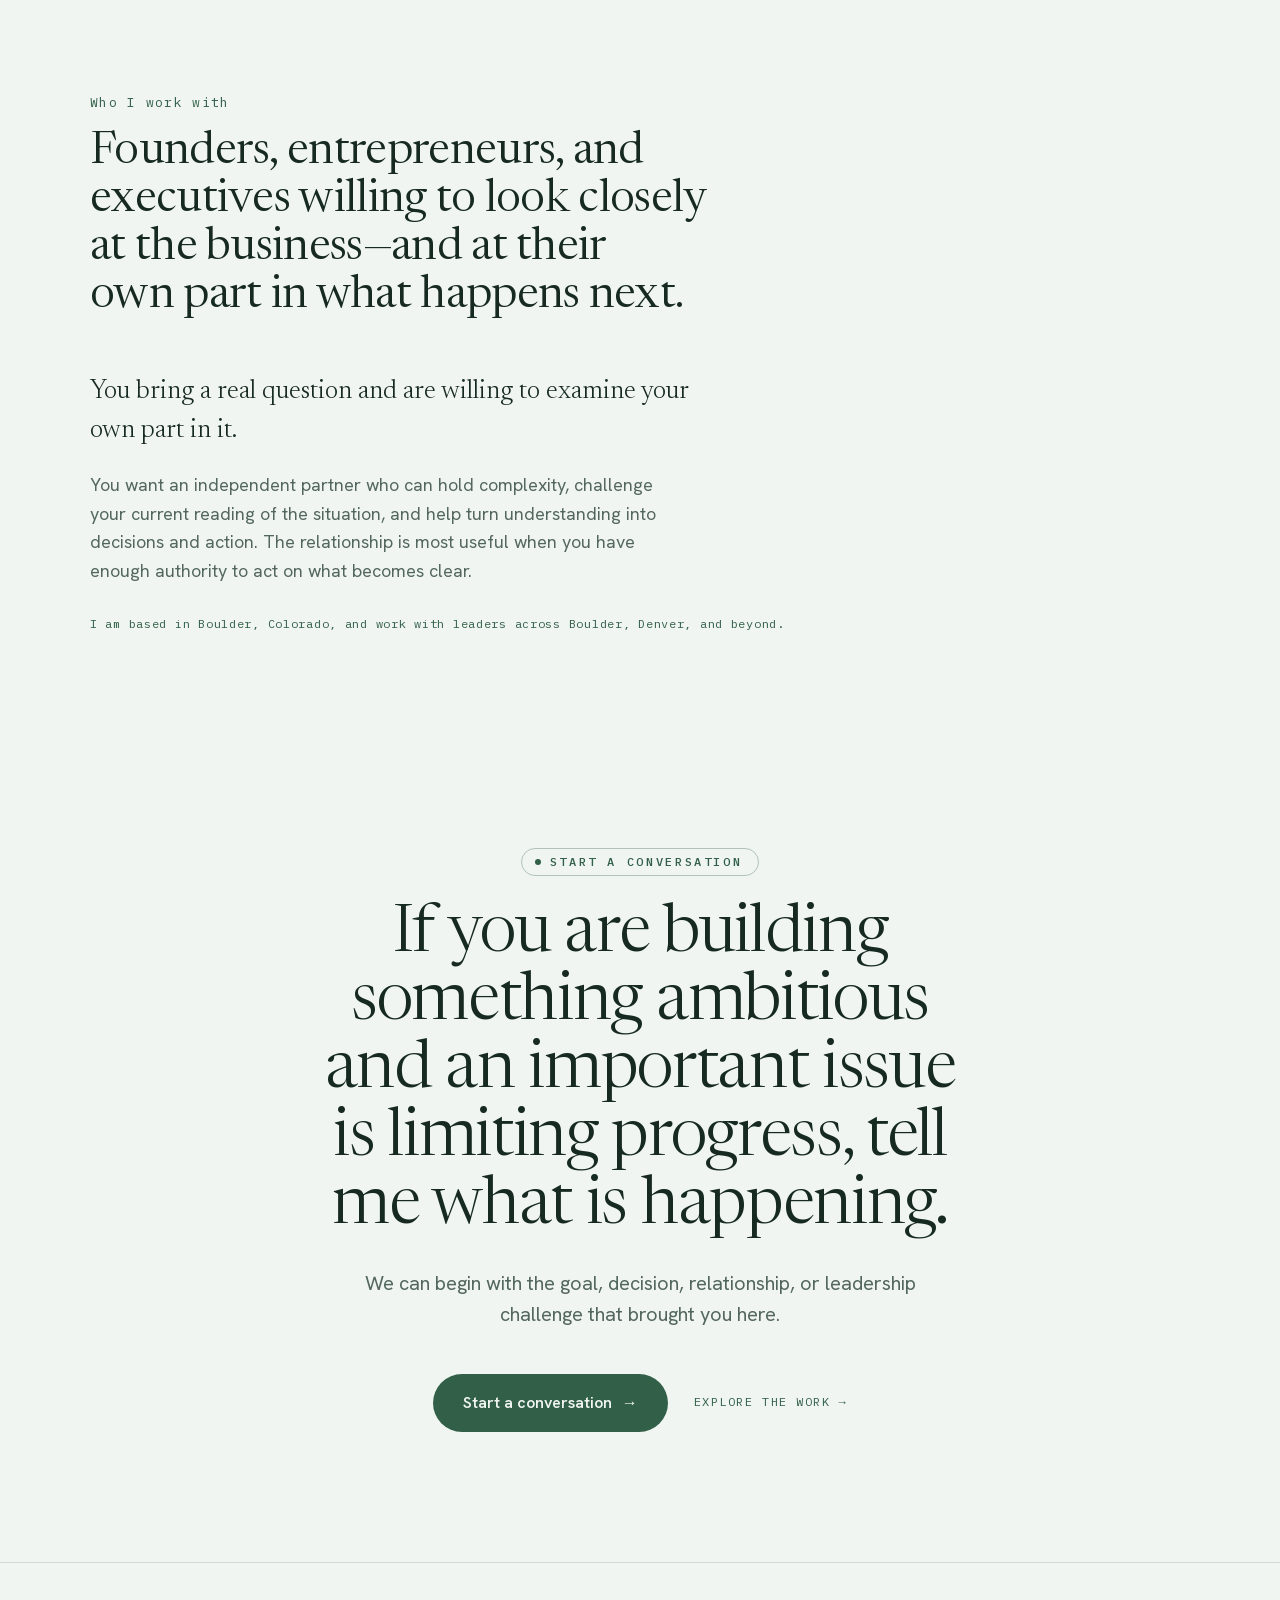
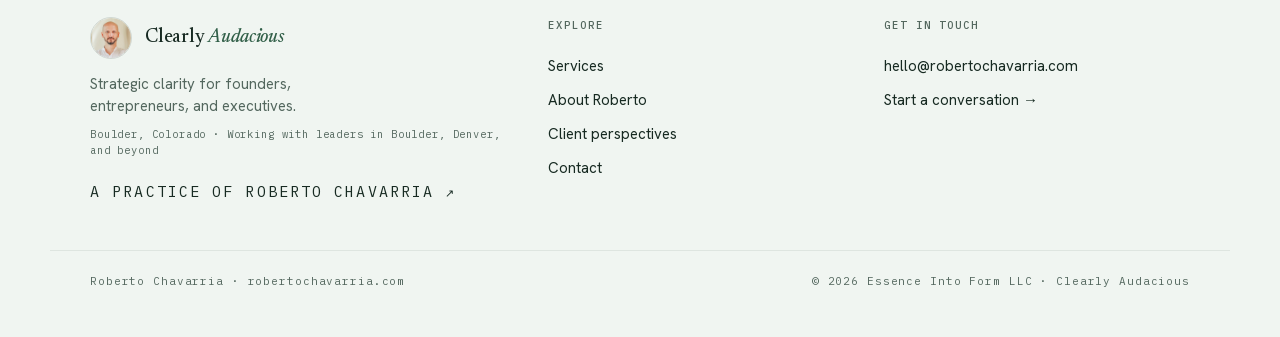
==== commit 6e8b9fa8: "Fix client portrait proportions" ====
--- a/about/index.html
+++ b/about/index.html
@@ -35,7 +35,7 @@
     <link rel="preload" href="/fonts/newsreader-normal-latin.woff2" as="font" type="font/woff2" crossorigin>
     <link rel="preload" href="/fonts/newsreader-italic-latin.woff2" as="font" type="font/woff2" crossorigin>
     <link rel="preload" href="/fonts/hanken-grotesk-latin.woff2" as="font" type="font/woff2" crossorigin>
-    <link rel="stylesheet" href="/styles.css?v=10">
+    <link rel="stylesheet" href="/styles.css?v=11">
     <noscript
       ><style>
         .reveal {
--- a/styles.css
+++ b/styles.css
@@ -1933,7 +1933,7 @@
 .testimonial-feature { padding: 72px 0; background: var(--ink); color: var(--on-dark); }
 .testimonial-feature__grid { display: grid; grid-template-columns: minmax(230px, .55fr) minmax(0, 1.45fr); gap: clamp(44px, 8vw, 120px); align-items: start; }
 .testimonial-attribution { padding-top: 10px; }
-.testimonial-attribution__portrait { display: block; width: 94px; aspect-ratio: 1; margin: 0 0 24px; border: 2px solid rgba(240, 245, 241, .28); border-radius: 50%; object-fit: cover; object-position: center; }
+.testimonial-attribution__portrait { display: block; width: 94px; height: 94px; margin: 0 0 24px; border: 2px solid rgba(240, 245, 241, .28); border-radius: 50%; object-fit: cover; object-position: center; }
 .testimonial-attribution .lab, .testimonial-rail .lab { display: block; margin-bottom: 14px; }
 .testimonial-attribution h2 { font-family: var(--serif); font-size: 30px; line-height: 1.05; font-weight: 400; }
 .testimonial-attribution p { margin-top: 14px; font-size: 15px; line-height: 1.45; color: rgba(240, 245, 241, .7); }
@@ -1956,7 +1956,7 @@
 .client-perspective aside { padding: 38px 0 38px clamp(28px, 5vw, 62px); border-left: 1px solid var(--line); }
 .client-perspective__quote { font-family: var(--serif); font-size: clamp(25px, 2.6vw, 36px); line-height: 1.17; letter-spacing: -.02em; }
 .client-perspective__person { display: flex; align-items: center; gap: 16px; margin-top: 28px; }
-.client-perspective__person img { flex: 0 0 auto; width: 62px; aspect-ratio: 1; border-radius: 50%; object-fit: cover; object-position: center; }
+.client-perspective__person img { flex: 0 0 auto; width: 62px; height: 62px; border-radius: 50%; object-fit: cover; object-position: center; }
 .client-perspective__cite { margin-top: 0; font-family: var(--mono); font-size: 11px; line-height: 1.6; letter-spacing: .07em; text-transform: uppercase; color: var(--accent); }
 .client-perspective__cite span { color: var(--ink-soft); }
 @media (max-width: 860px) {
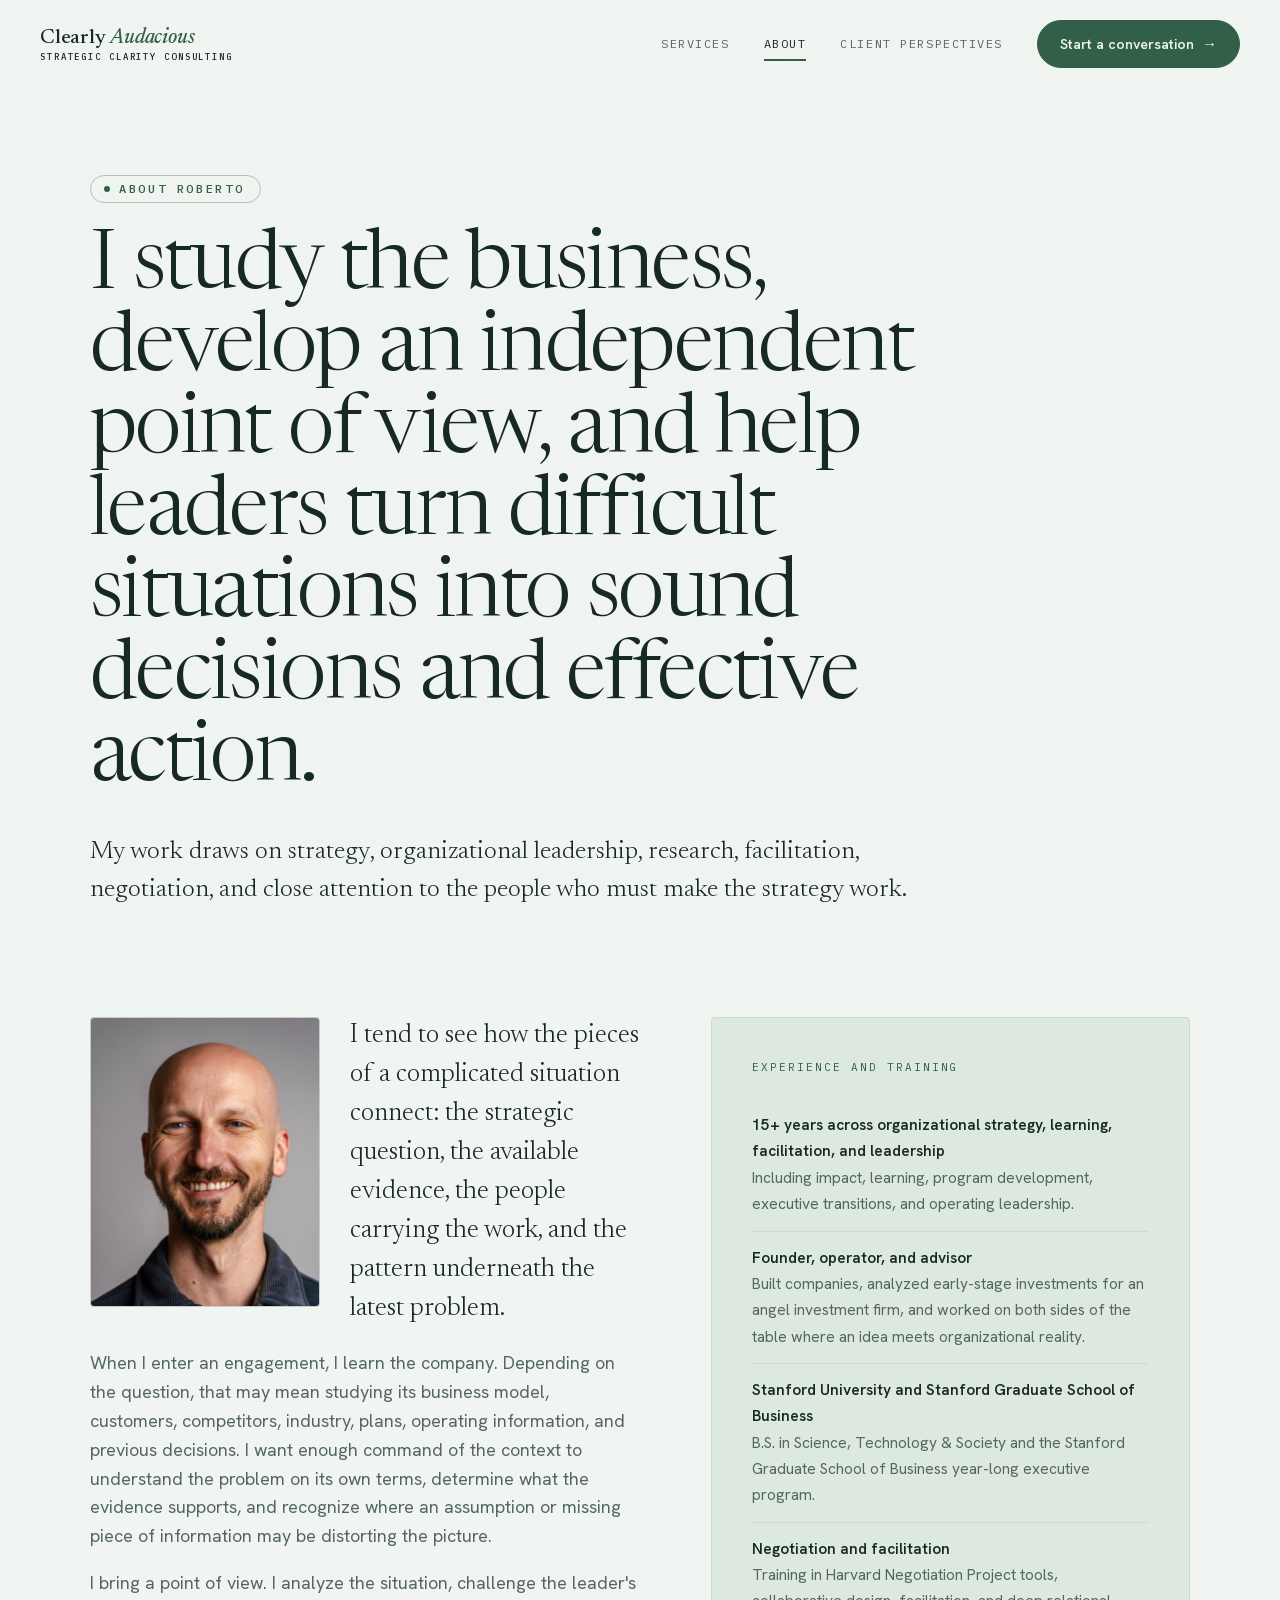
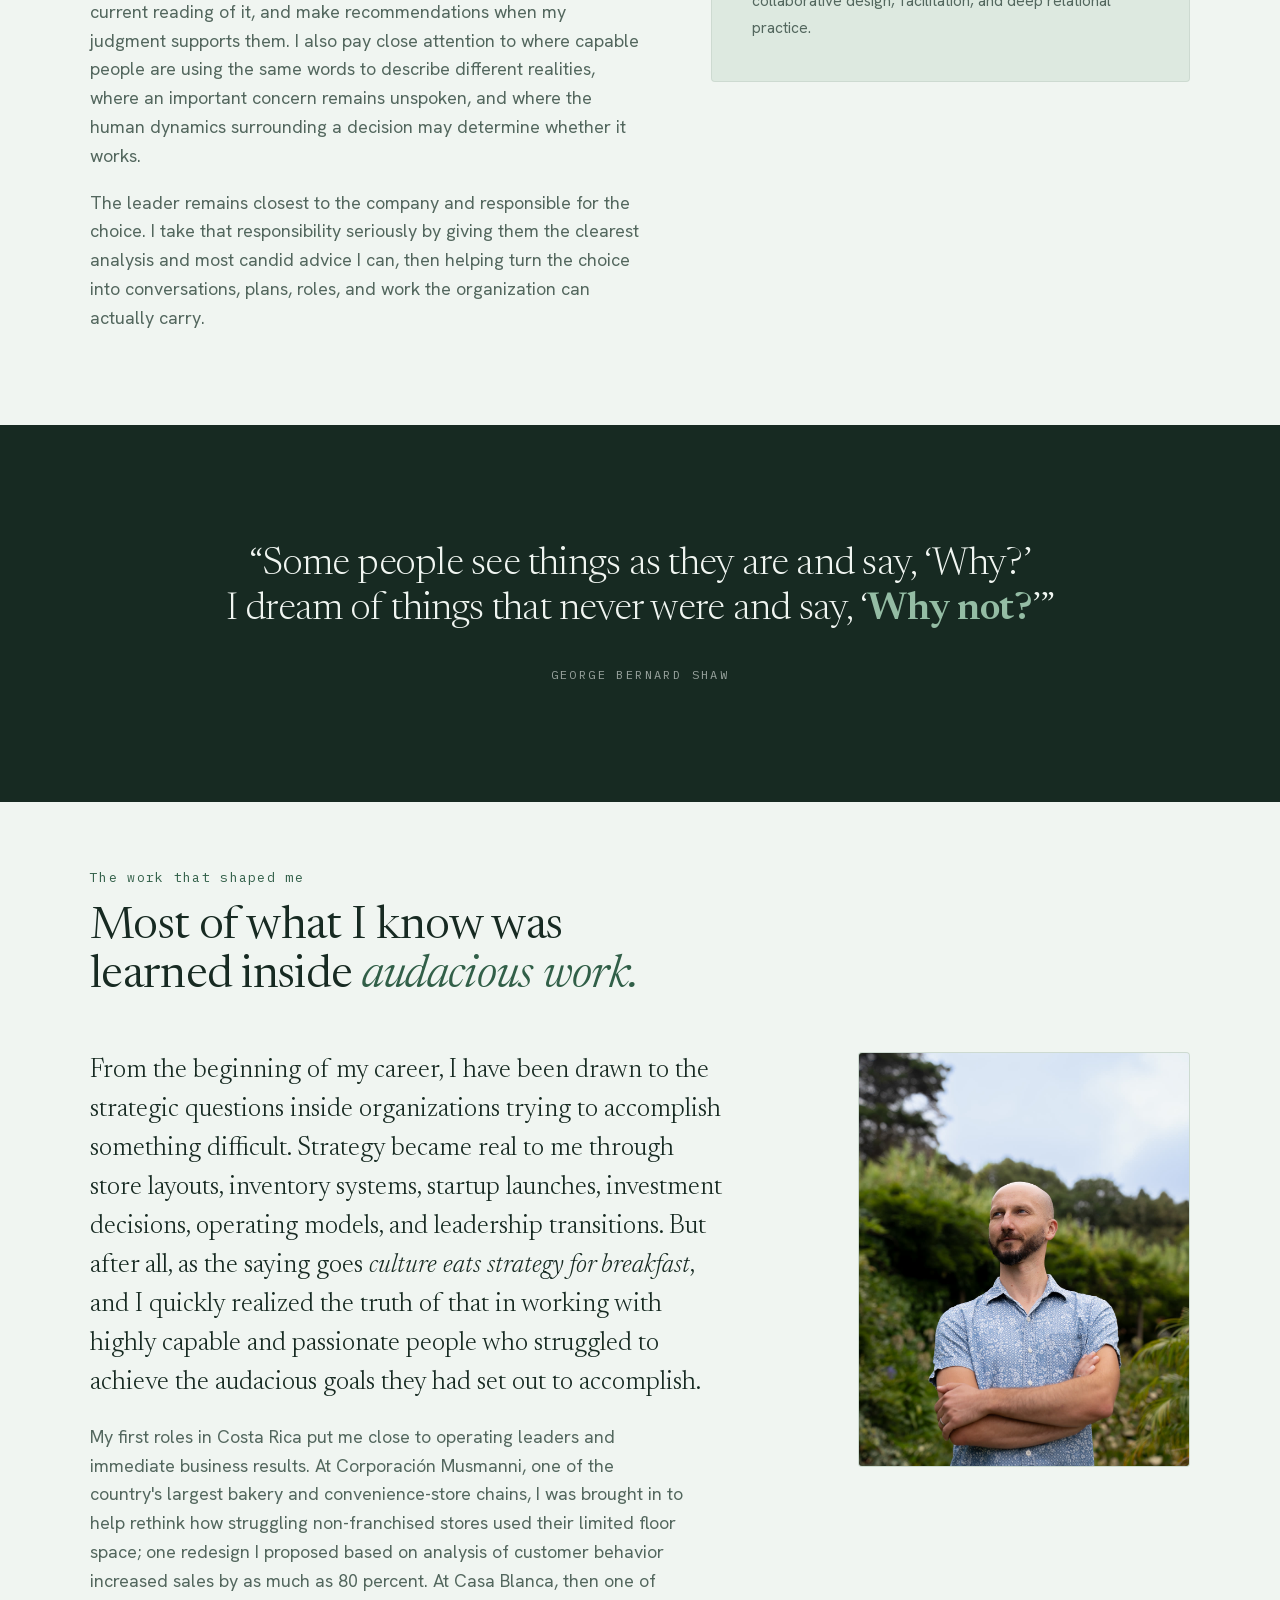
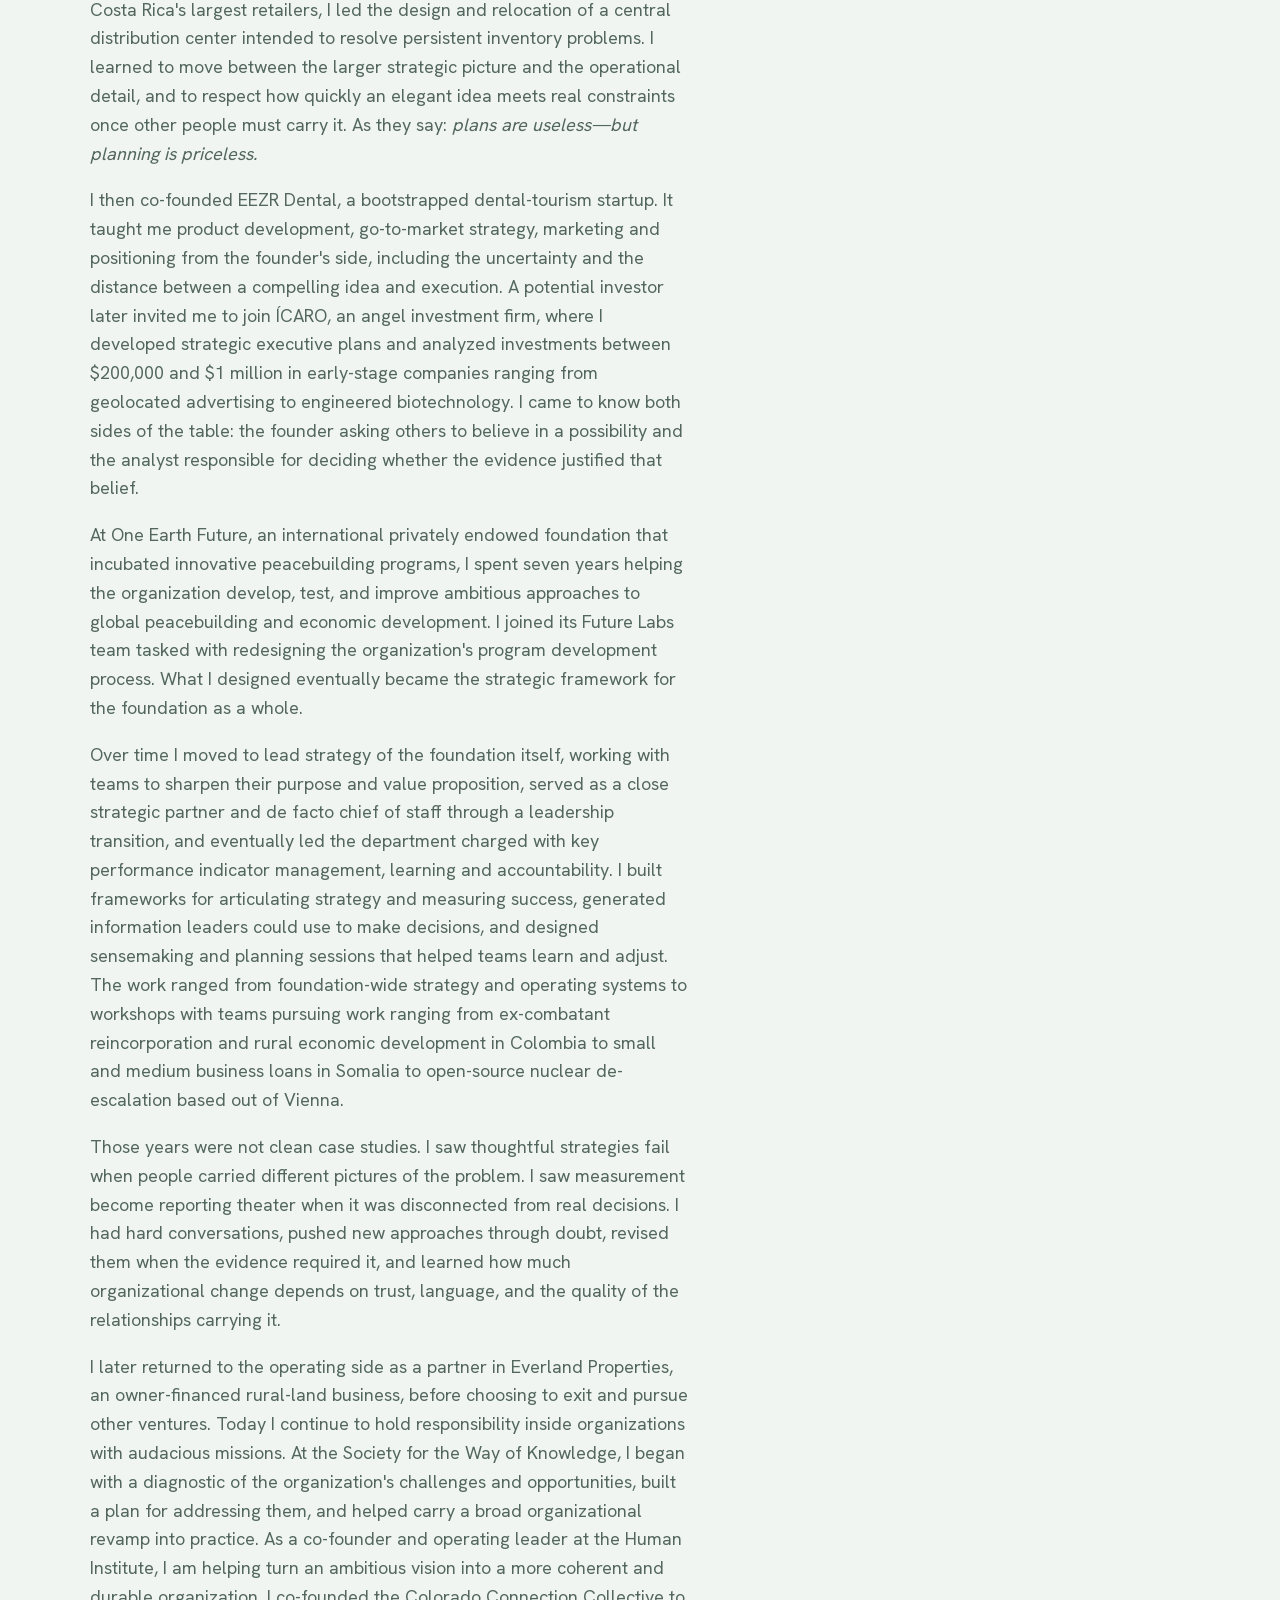
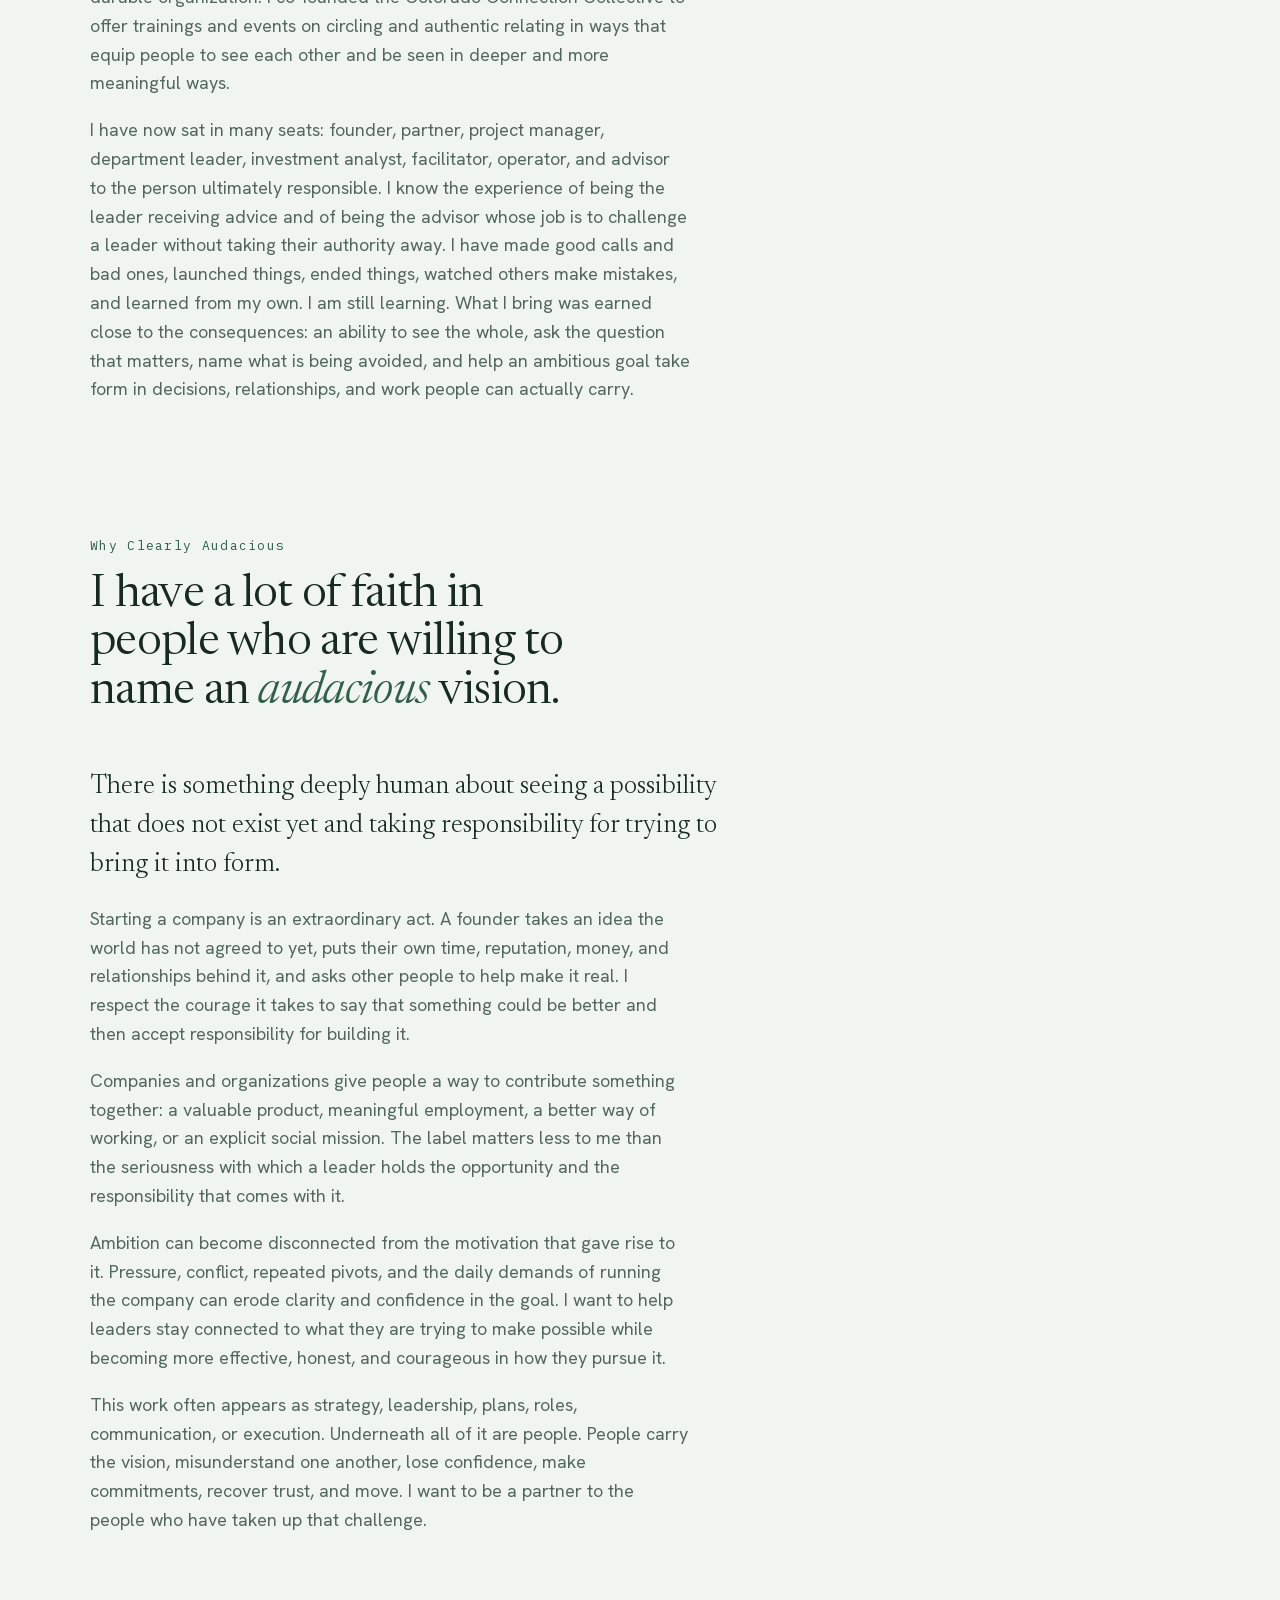
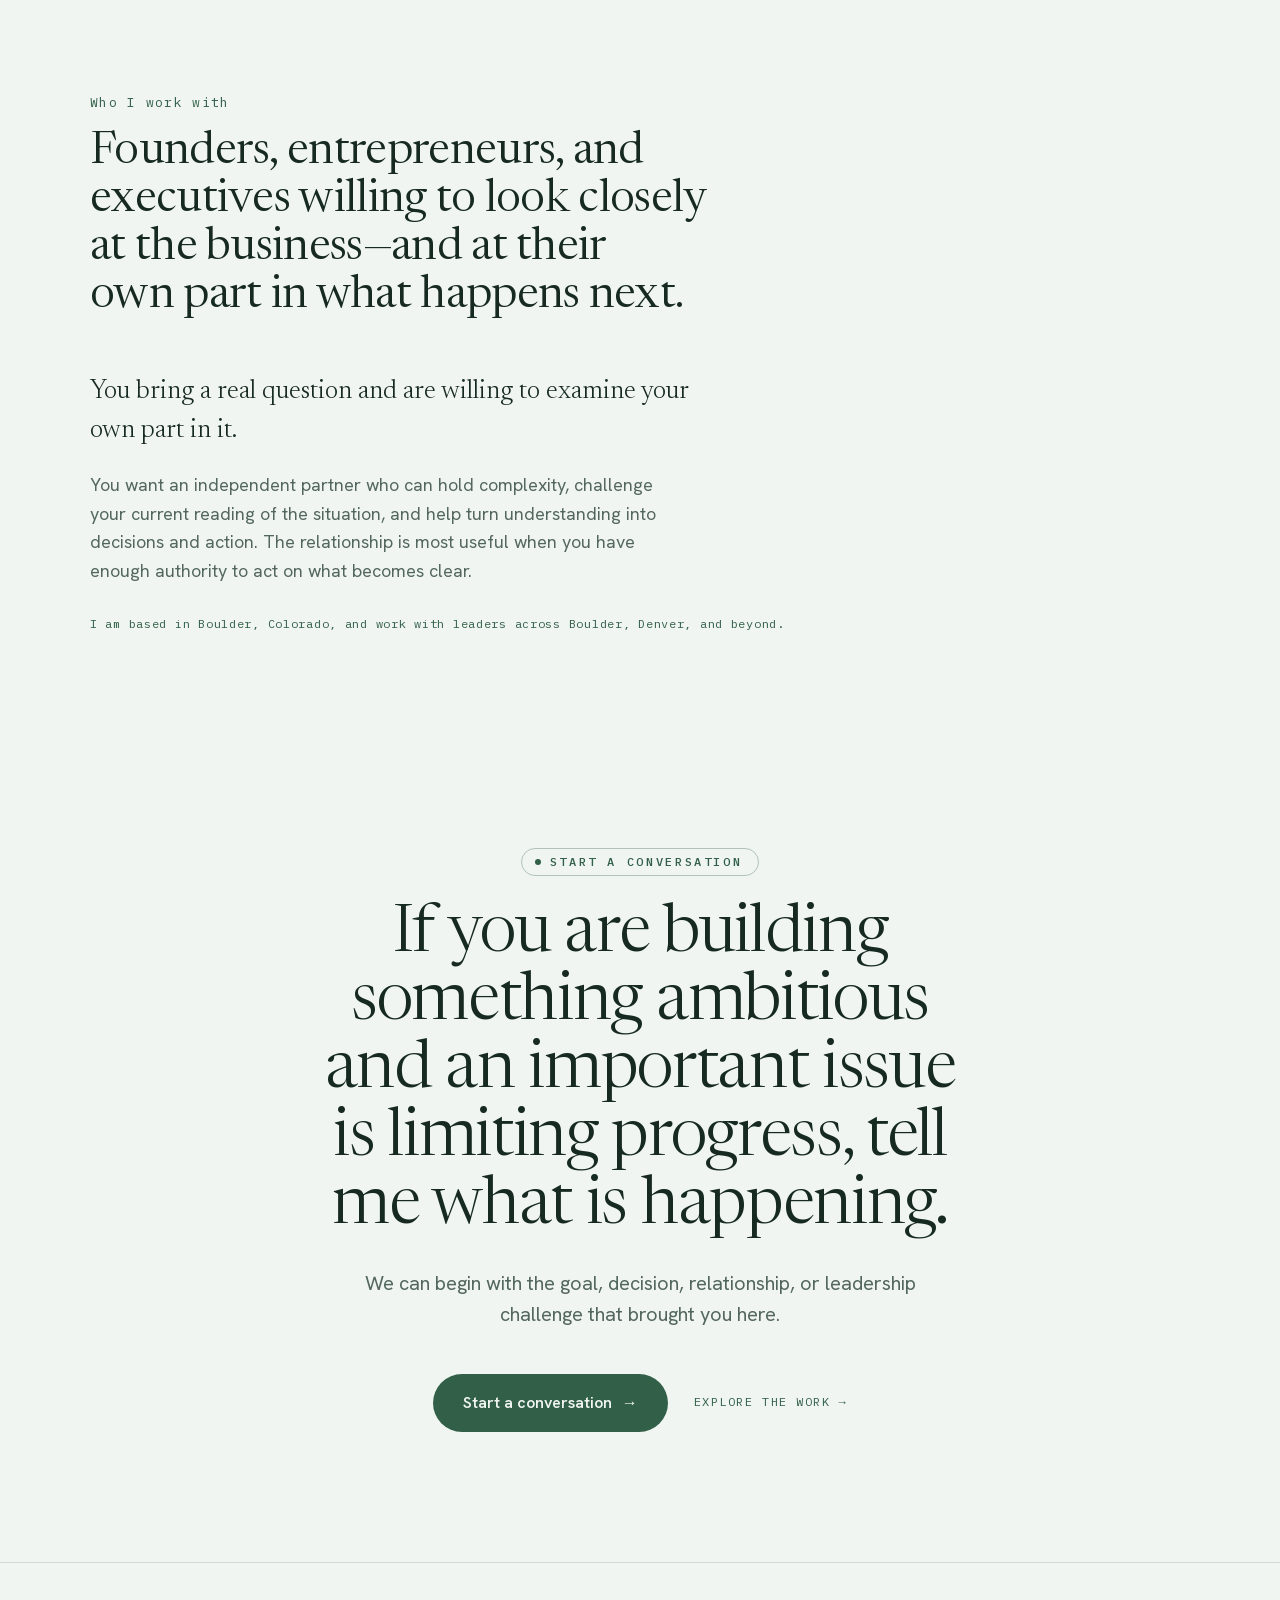
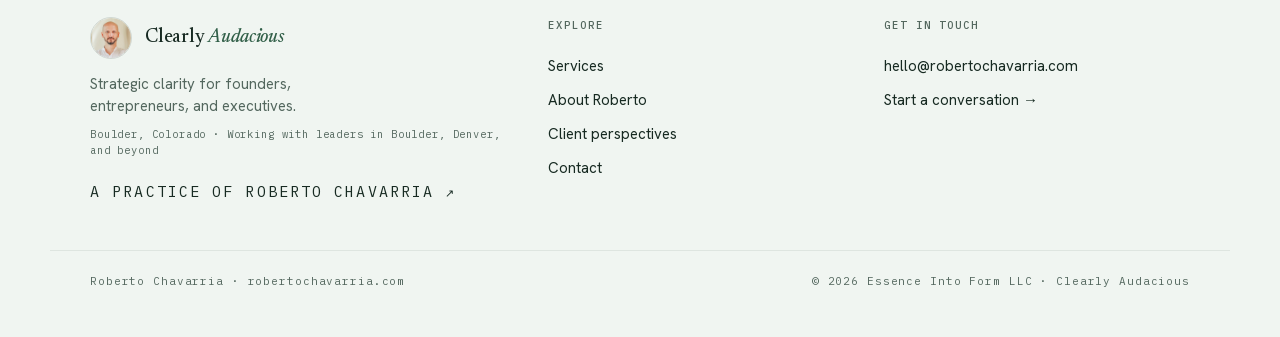
==== commit 2156ed28: "Update favicon with Clearly Audacious monogram" ====
--- a/about/index.html
+++ b/about/index.html
@@ -31,7 +31,7 @@
       content="https://clearlyaudacious.com/images/headshot-web.jpg"
    >
     <meta name="twitter:card" content="summary_large_image">
-    <link rel="icon" href="/images/roberto-round.png" type="image/png">
+    <link rel="icon" href="/assets/favicon.svg" type="image/svg+xml">
     <link rel="preload" href="/fonts/newsreader-normal-latin.woff2" as="font" type="font/woff2" crossorigin>
     <link rel="preload" href="/fonts/newsreader-italic-latin.woff2" as="font" type="font/woff2" crossorigin>
     <link rel="preload" href="/fonts/hanken-grotesk-latin.woff2" as="font" type="font/woff2" crossorigin>
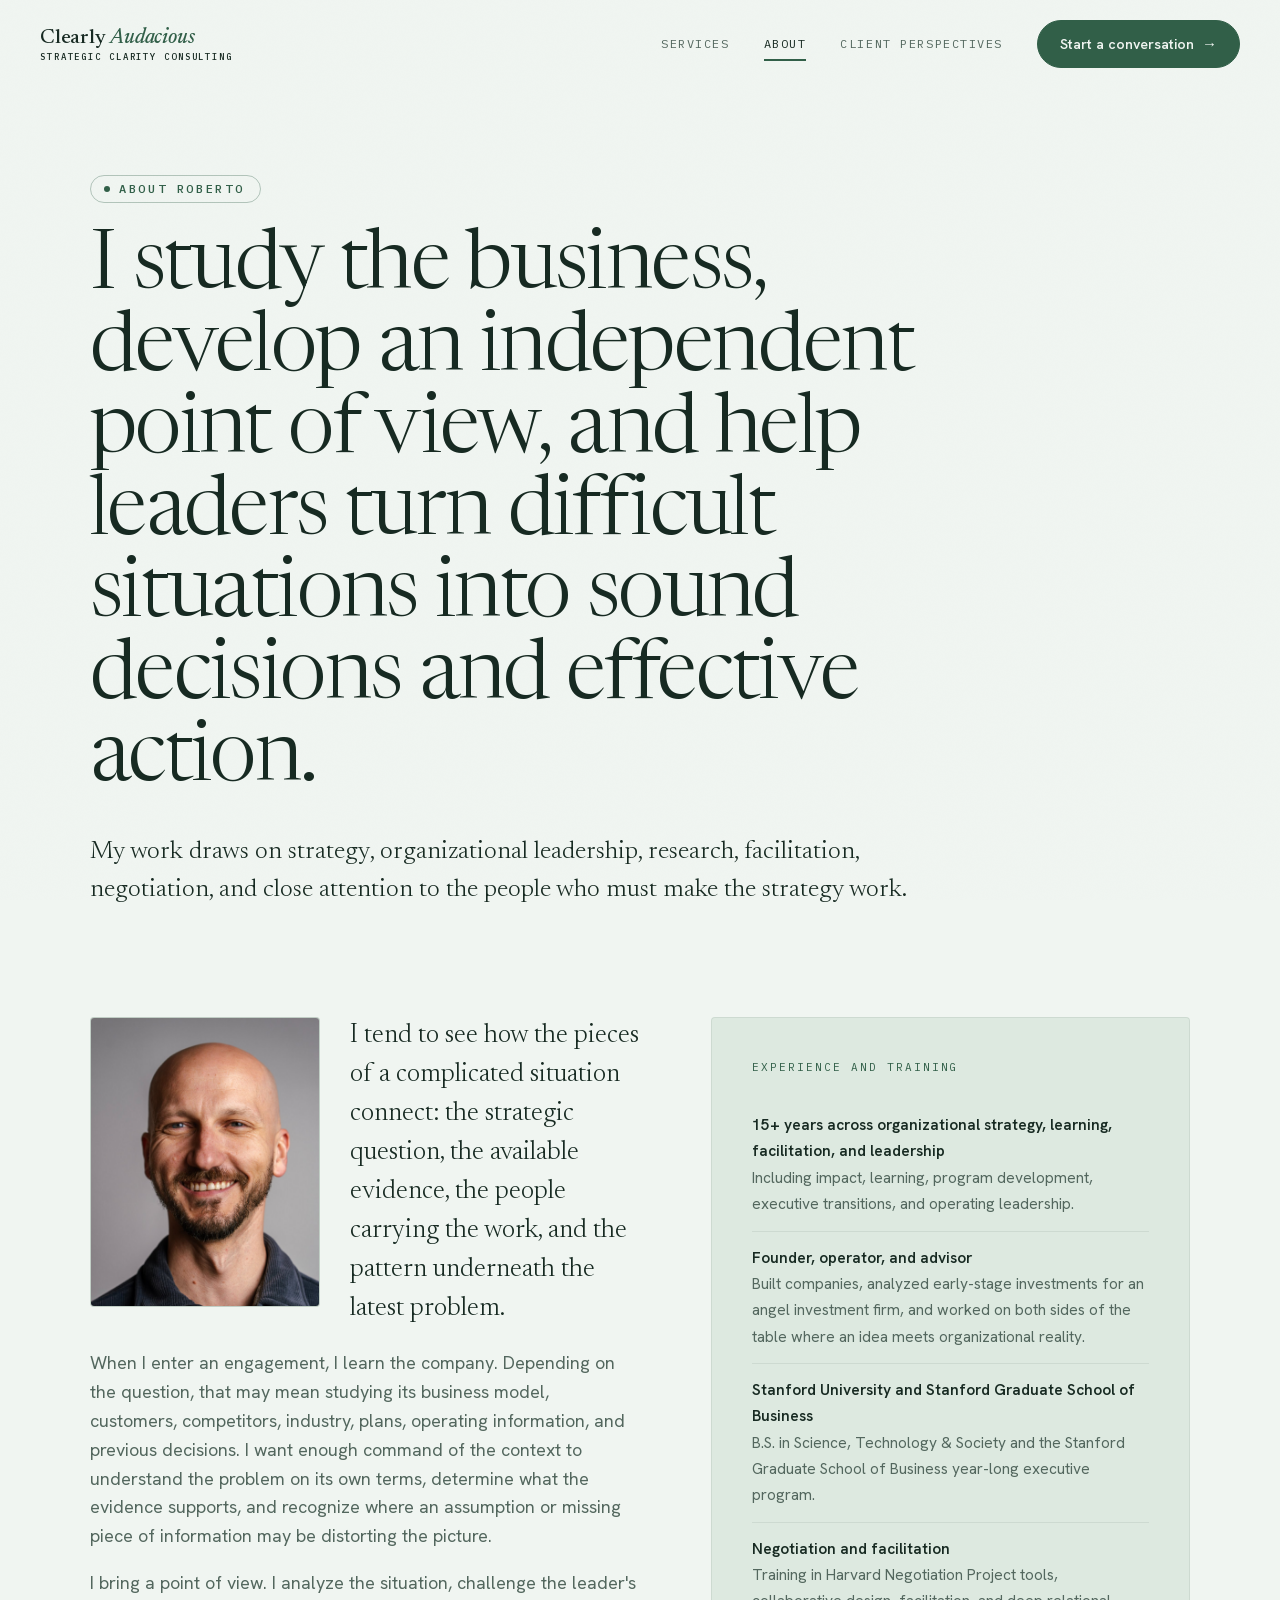
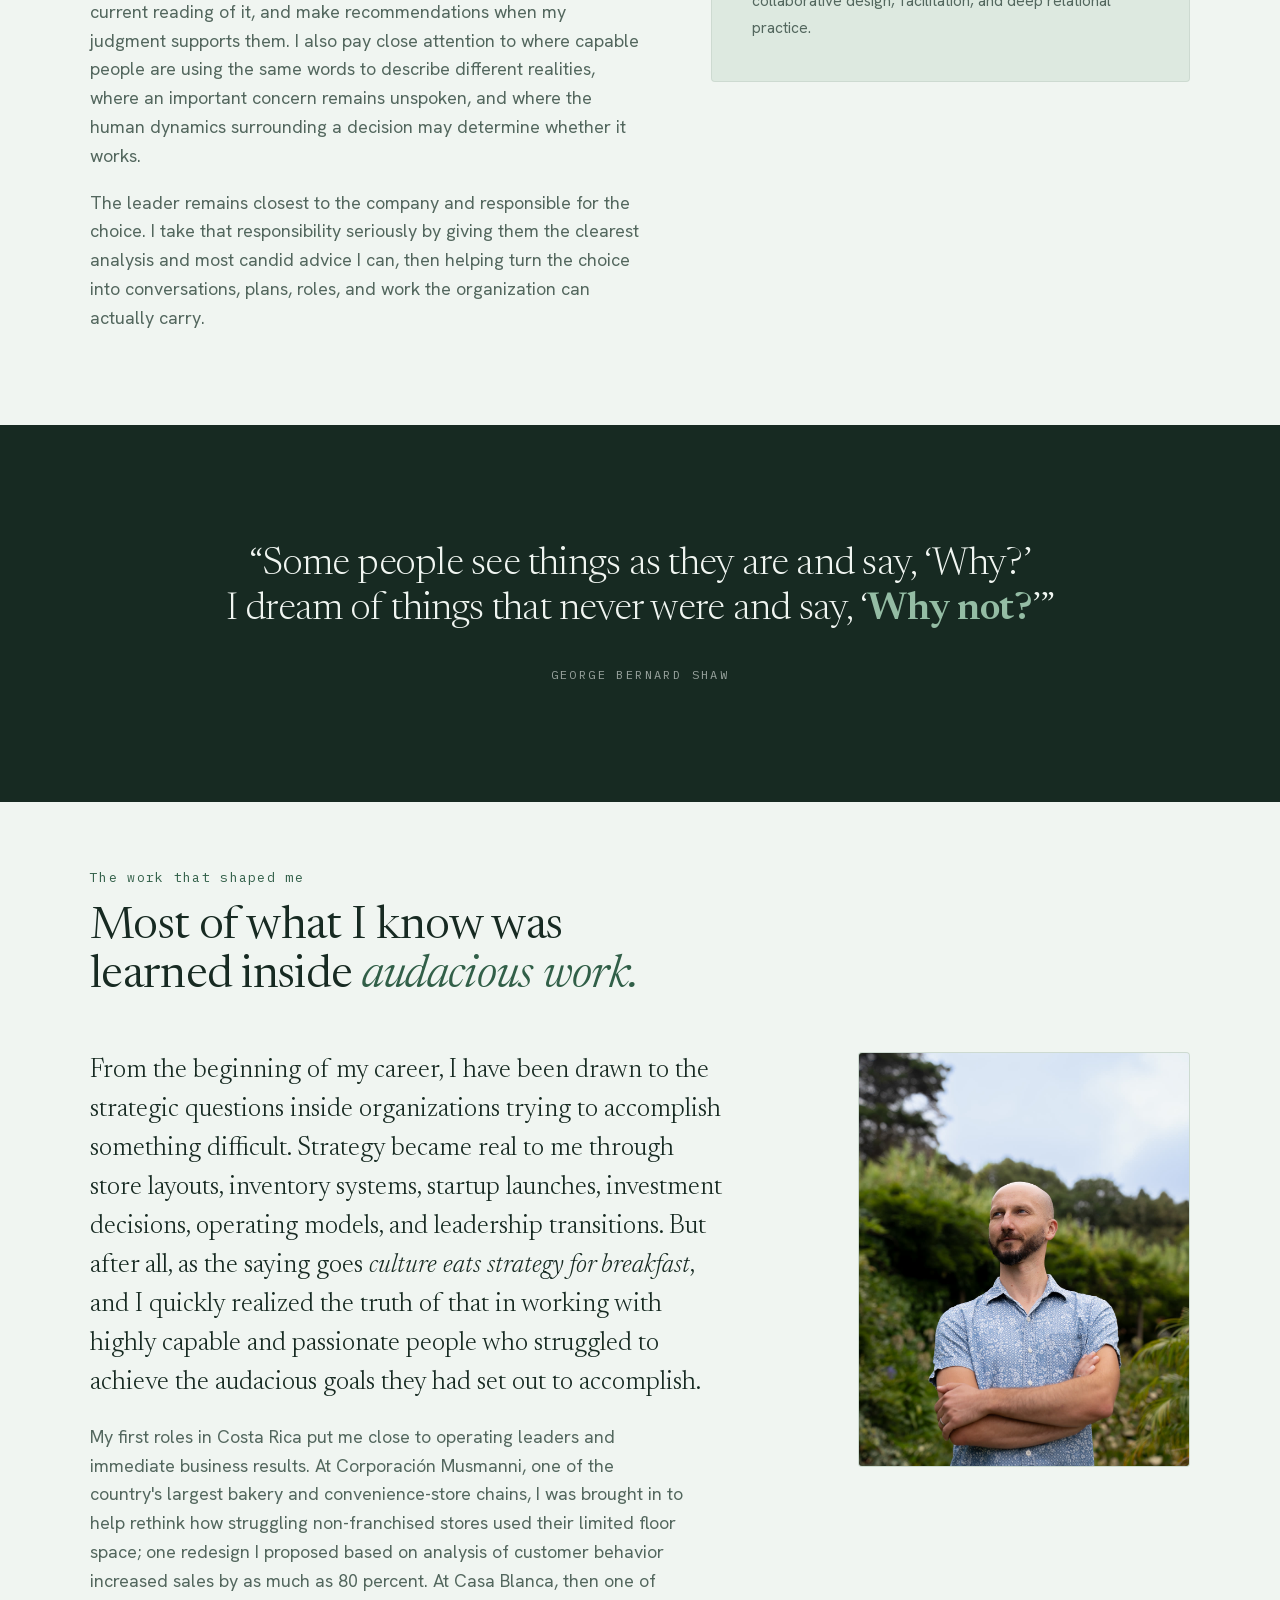
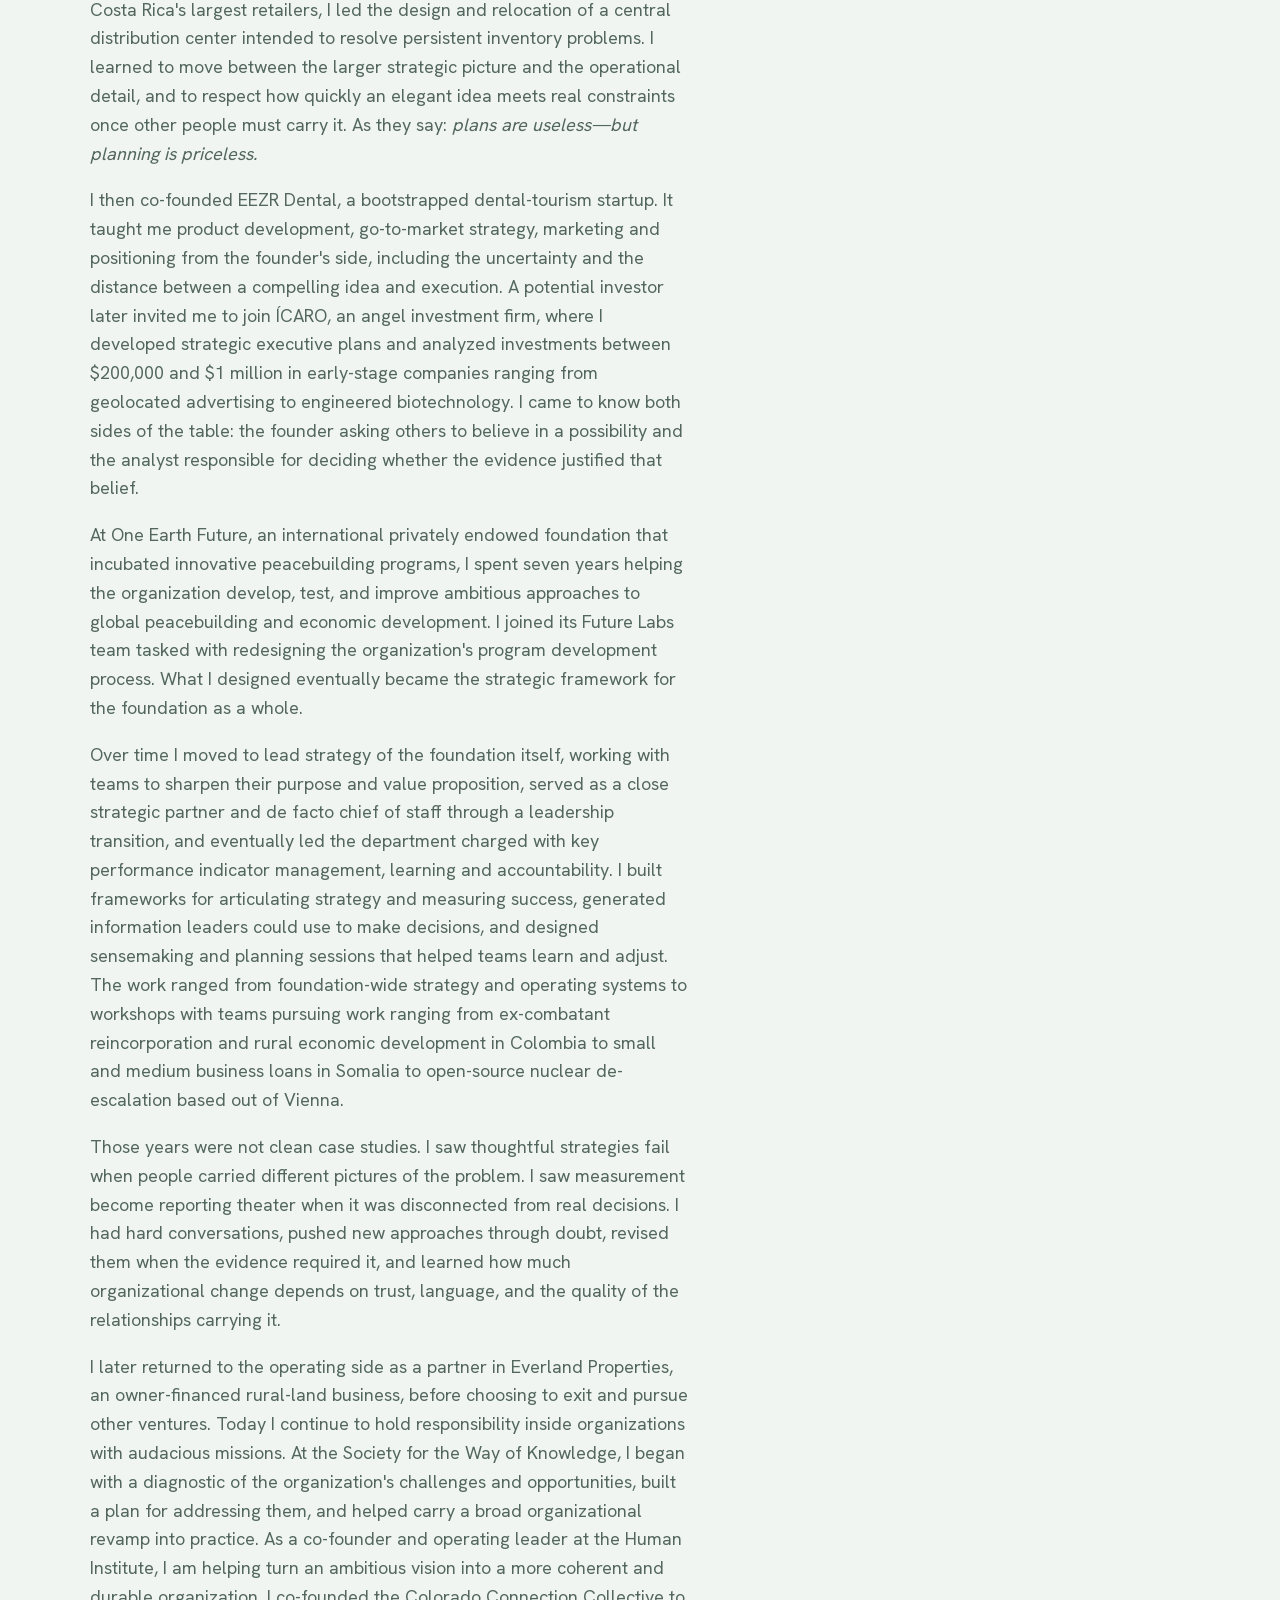
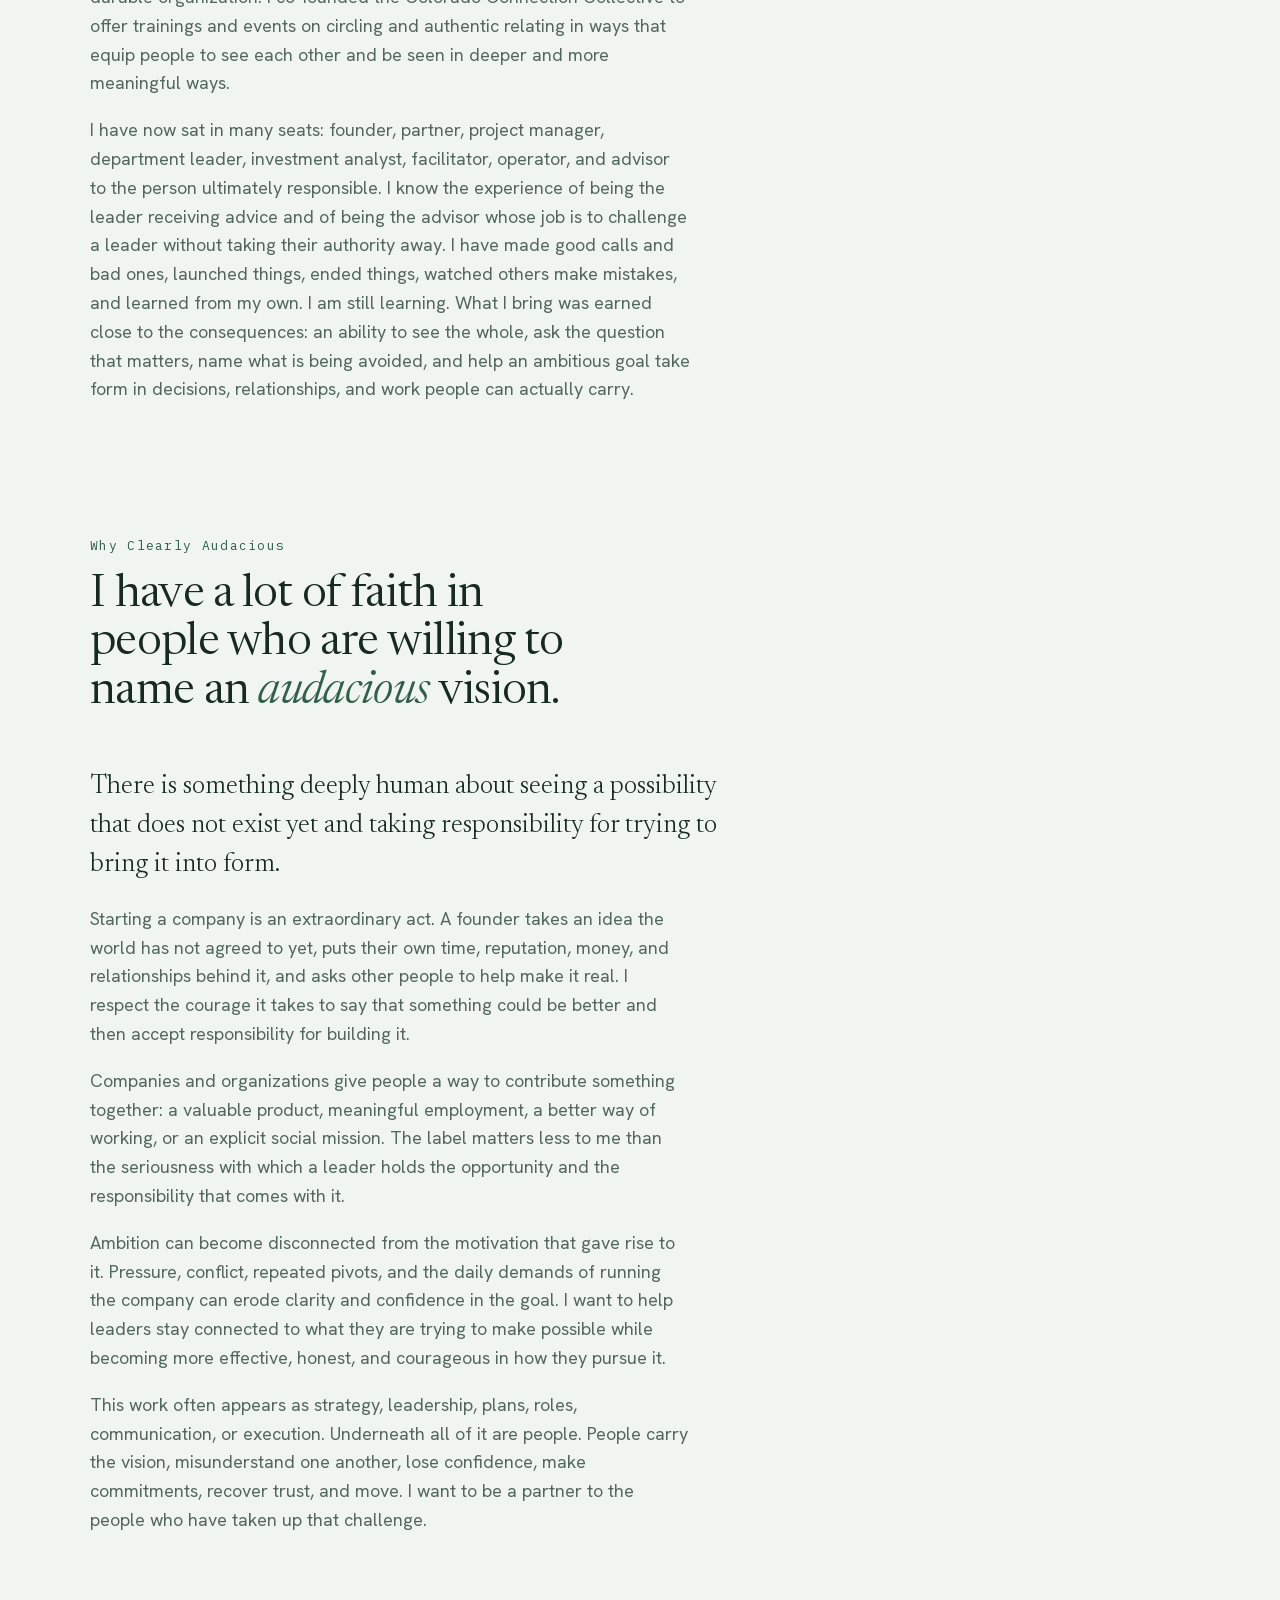
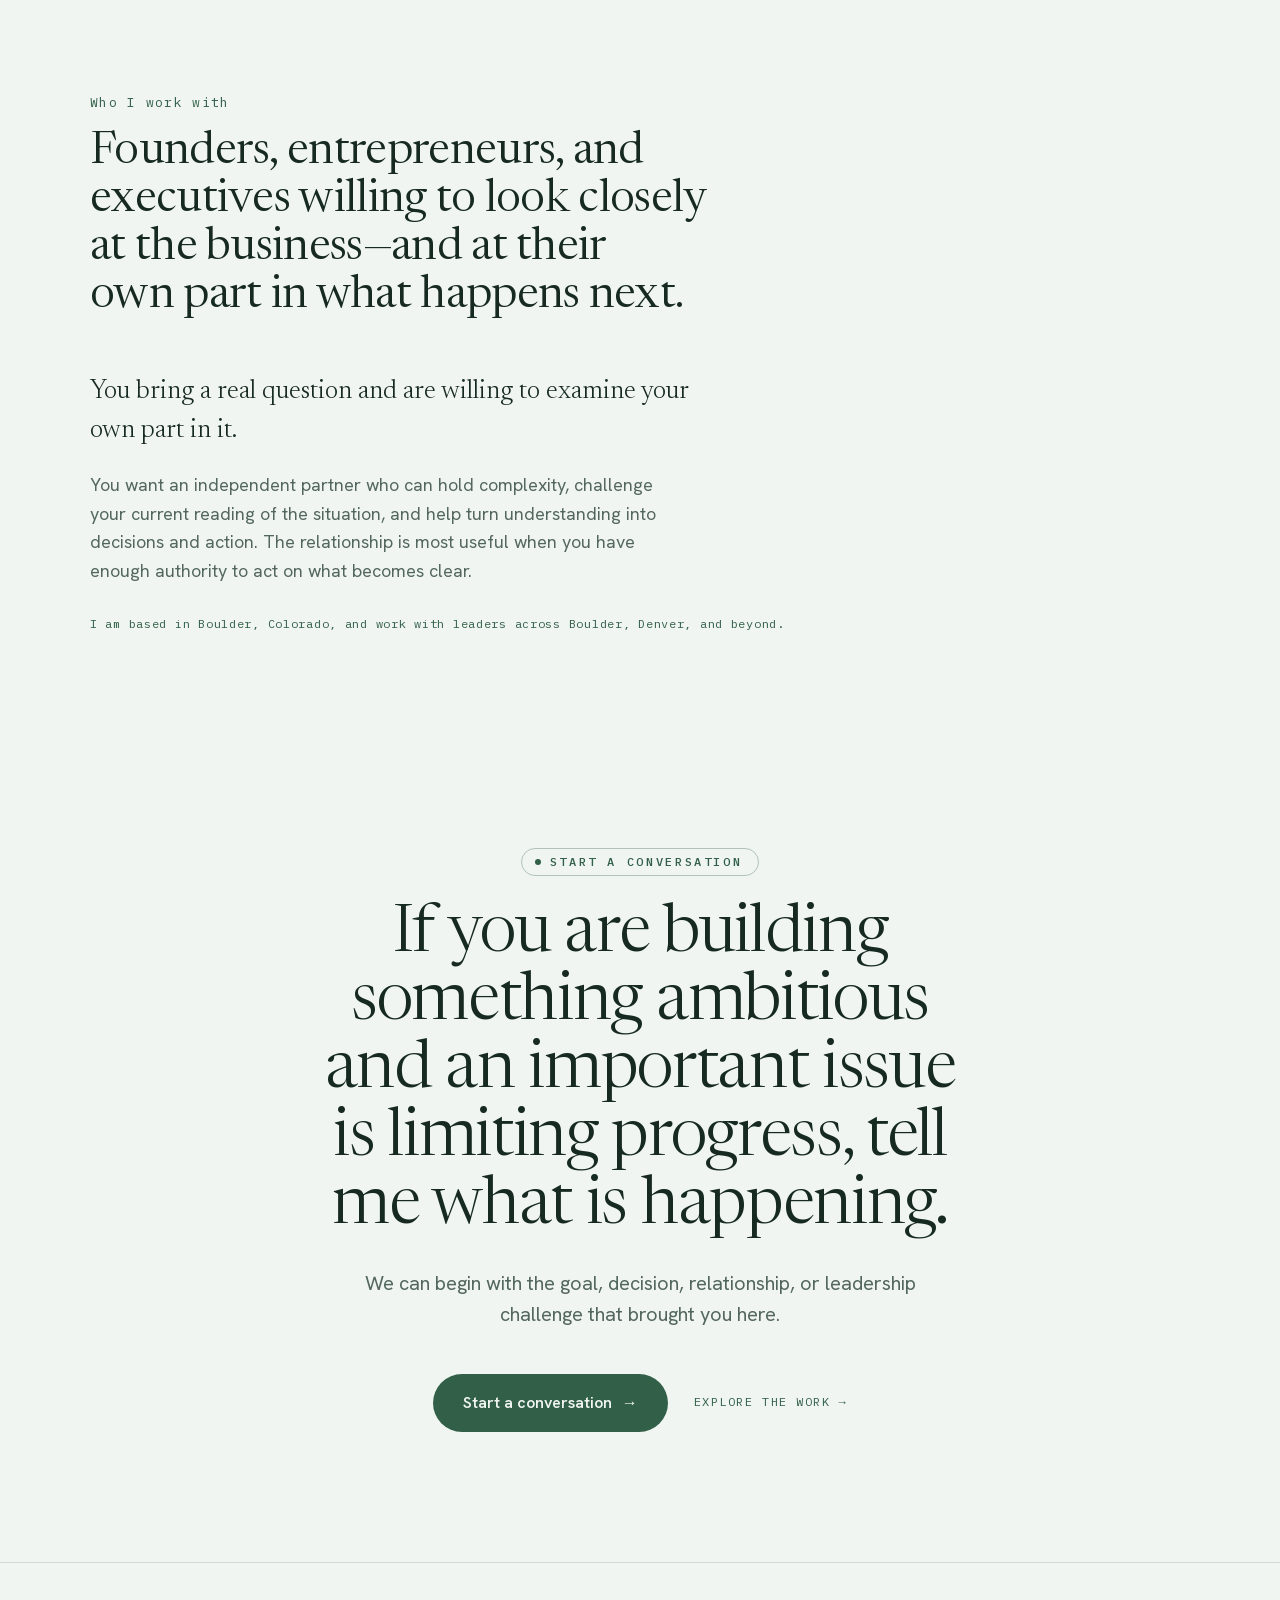
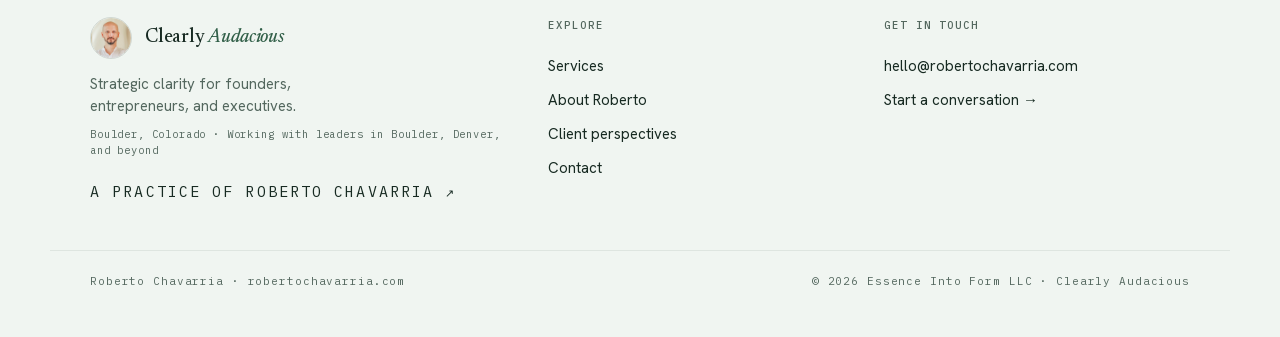
==== commit 917ae21b: "Add branded social sharing image" ====
--- a/about/index.html
+++ b/about/index.html
@@ -28,9 +28,15 @@
    >
     <meta
       property="og:image"
-      content="https://clearlyaudacious.com/images/headshot-web.jpg"
-   >
+      content="https://clearlyaudacious.com/images/og-image.png"
+   >
+    <meta property="og:image:width" content="1200">
+    <meta property="og:image:height" content="630">
+    <meta property="og:image:type" content="image/png">
+    <meta property="og:image:alt" content="The world needs your audacity — Clearly Audacious Strategic Clarity Consulting">
     <meta name="twitter:card" content="summary_large_image">
+    <meta name="twitter:image" content="https://clearlyaudacious.com/images/og-image.png">
+    <meta name="twitter:image:alt" content="The world needs your audacity — Clearly Audacious Strategic Clarity Consulting">
     <link rel="icon" href="/assets/favicon.svg" type="image/svg+xml">
     <link rel="preload" href="/fonts/newsreader-normal-latin.woff2" as="font" type="font/woff2" crossorigin>
     <link rel="preload" href="/fonts/newsreader-italic-latin.woff2" as="font" type="font/woff2" crossorigin>
--- a/styles.css
+++ b/styles.css
@@ -1931,6 +1931,7 @@
 /* ---------------- TESTIMONIALS ---------------- */
 .testimonial-masthead .standfirst { max-width: 52ch; }
 .testimonial-feature { padding: 72px 0; background: var(--ink); color: var(--on-dark); }
+.testimonial-feature--signal { background: var(--accent-deep); }
 .testimonial-feature__grid { display: grid; grid-template-columns: minmax(230px, .55fr) minmax(0, 1.45fr); gap: clamp(44px, 8vw, 120px); align-items: start; }
 .testimonial-attribution { padding-top: 10px; }
 .testimonial-attribution__portrait { display: block; width: 94px; height: 94px; margin: 0 0 24px; border: 2px solid rgba(240, 245, 241, .28); border-radius: 50%; object-fit: cover; object-position: center; }
@@ -1950,6 +1951,7 @@
 .testimonial-signoff { margin-top: 60px; padding-top: 25px; border-top: 1px solid var(--line); font-family: var(--serif); font-size: 24px; line-height: 1.2; }
 .testimonial-signoff span { display: block; margin-top: 8px; color: var(--ink-soft); font-family: var(--sans); font-size: 14px; line-height: 1.45; }
 .client-perspective { padding: 80px 0; background: var(--bg-2); }
+.client-perspective--alternate { background: var(--bg); border-top: 1px solid var(--line-soft); }
 .client-perspective__grid { display: grid; grid-template-columns: minmax(0, 1.1fr) minmax(300px, .9fr); gap: clamp(45px, 8vw, 120px); align-items: center; }
 .client-perspective h2 { max-width: 18ch; margin: 25px 0 22px; font-family: var(--serif); font-size: clamp(34px, 4vw, 54px); line-height: 1.07; letter-spacing: -.025em; font-weight: 330; }
 .client-perspective > .wrap p:not(.client-perspective__quote):not(.client-perspective__cite) { max-width: 49ch; margin-bottom: 26px; color: var(--ink-soft); }
